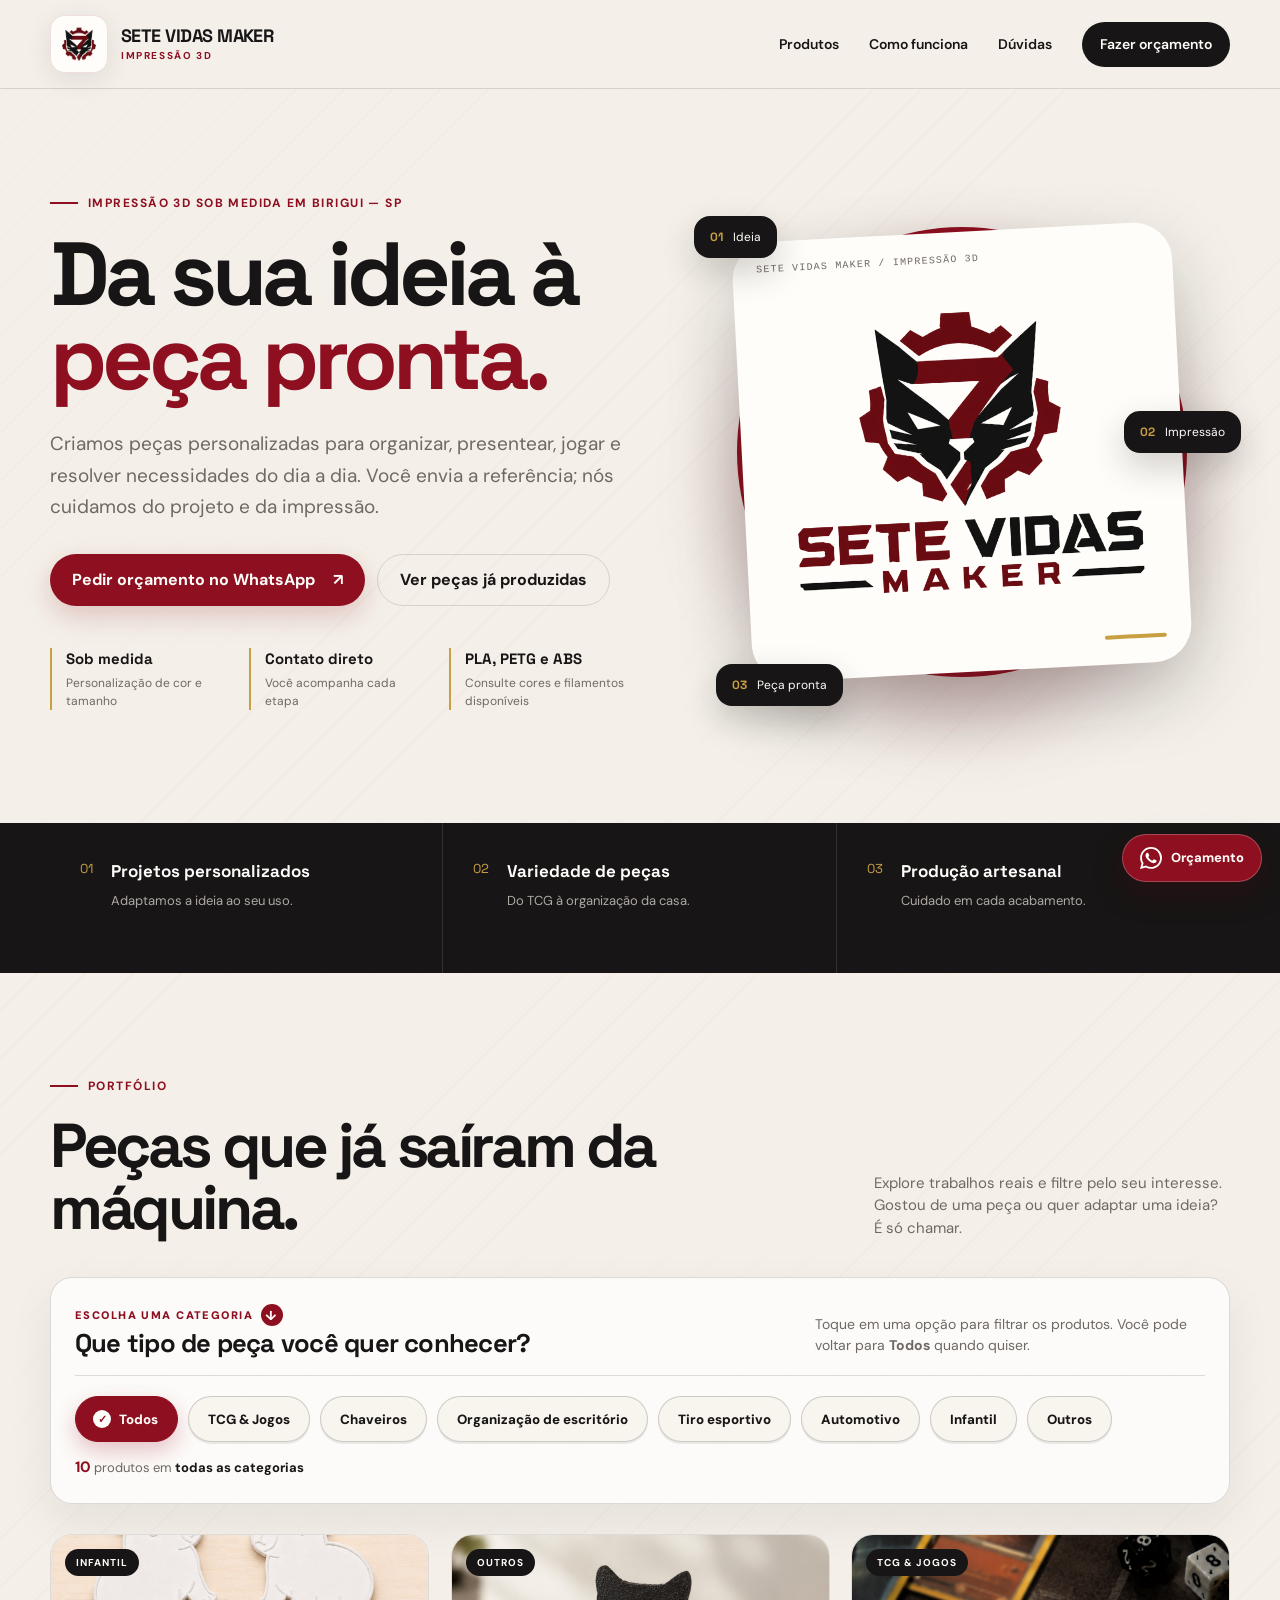
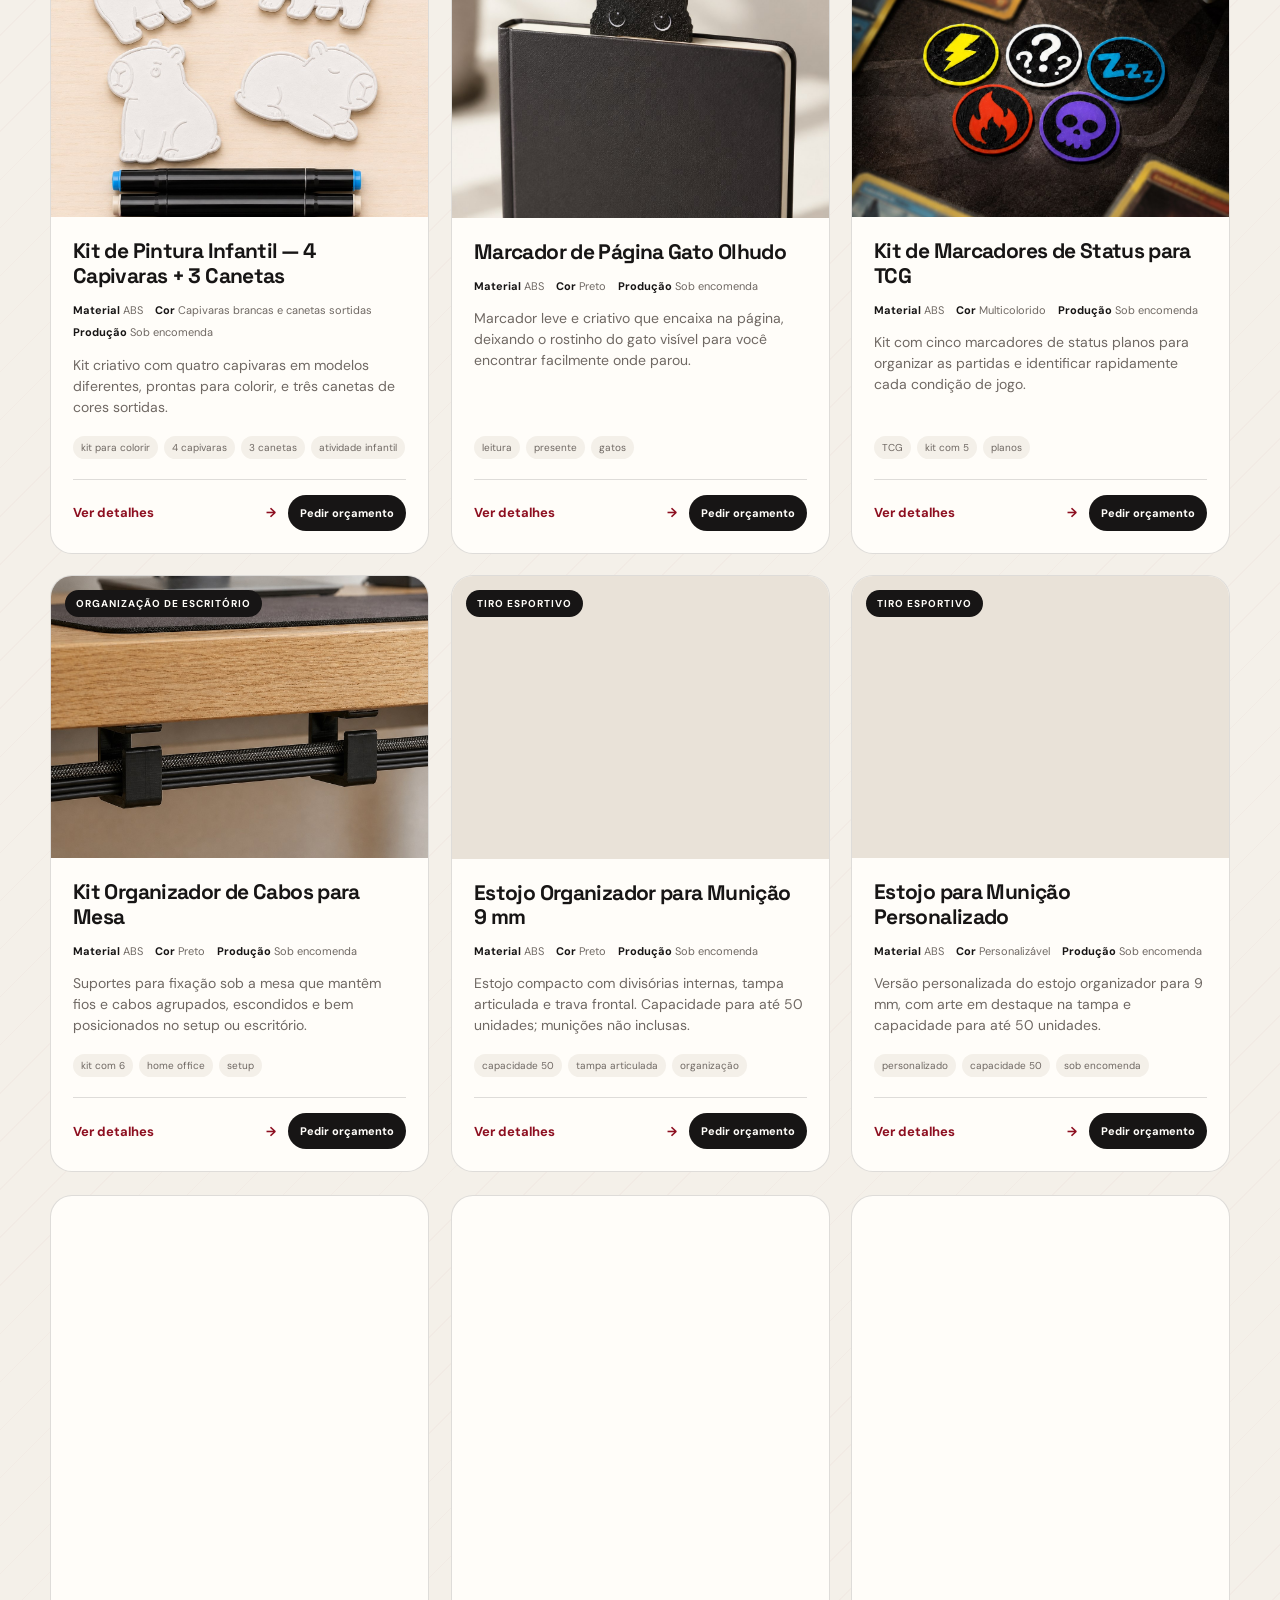
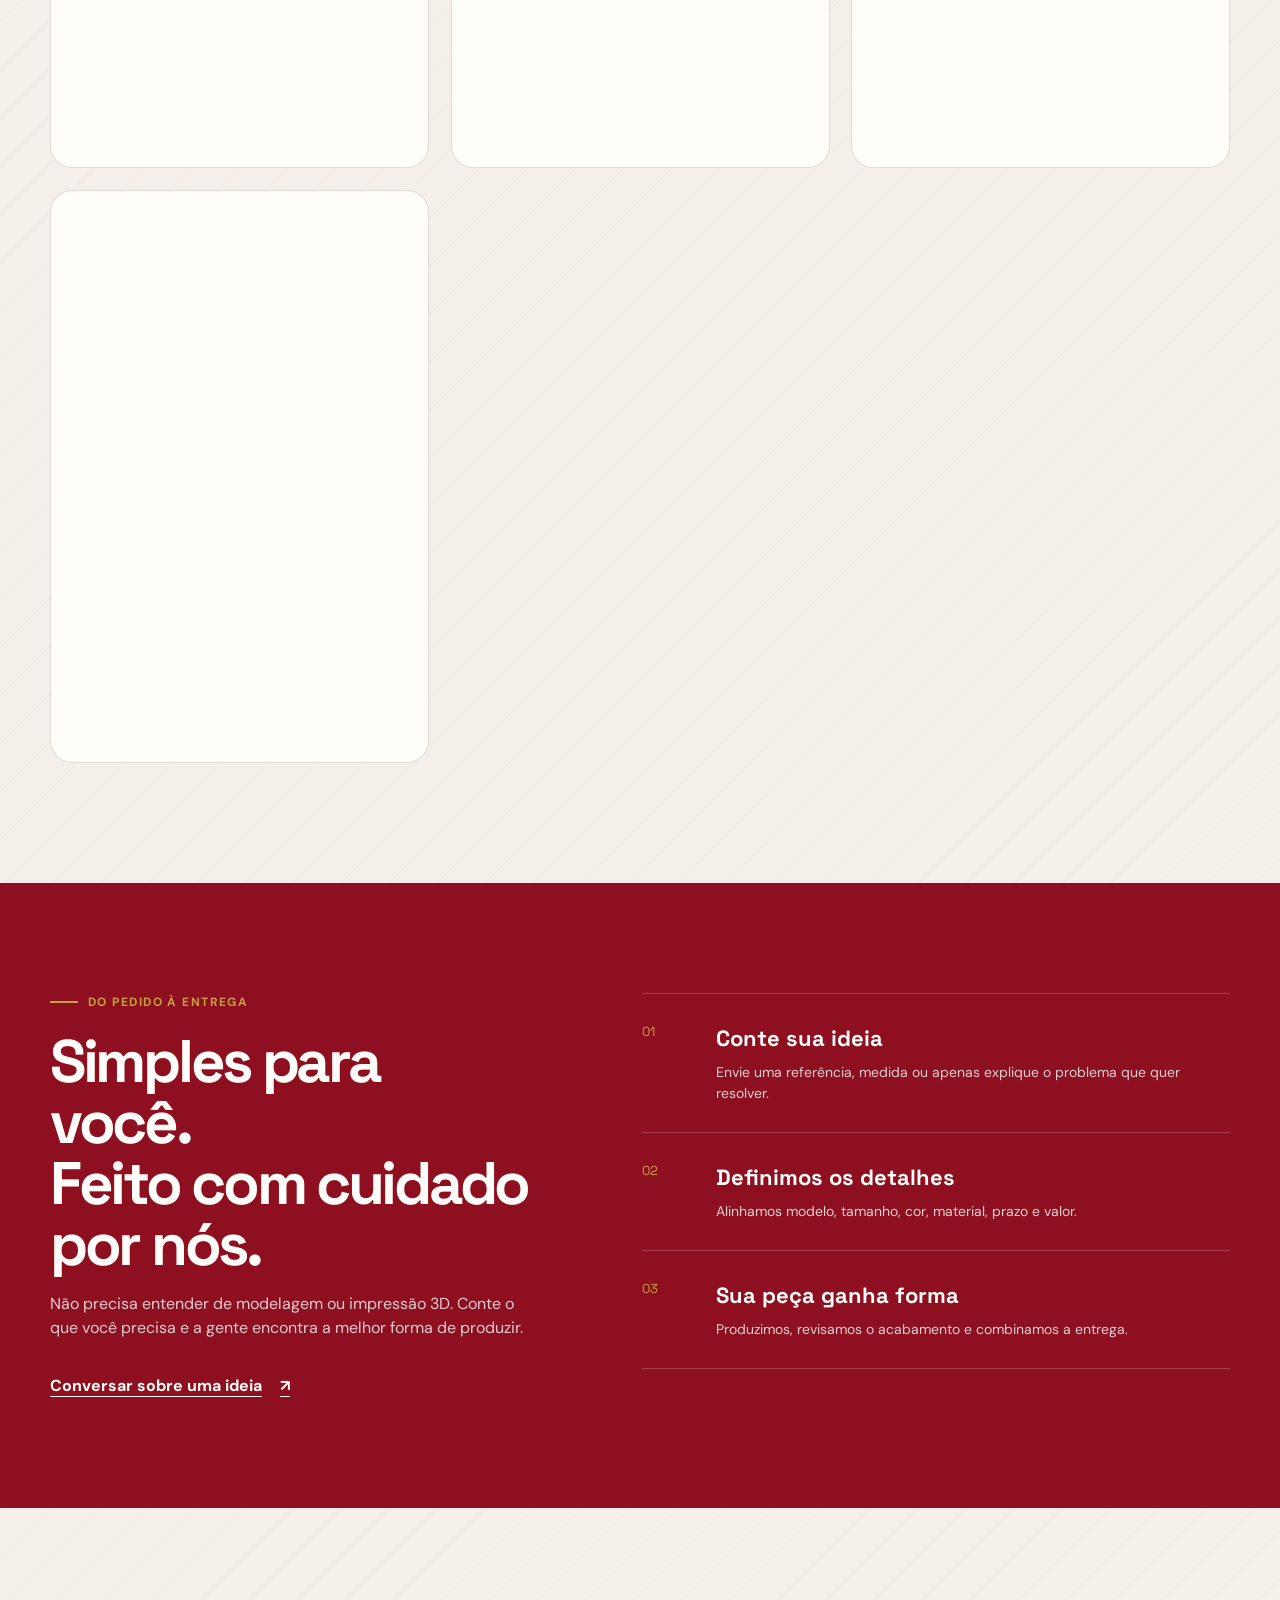
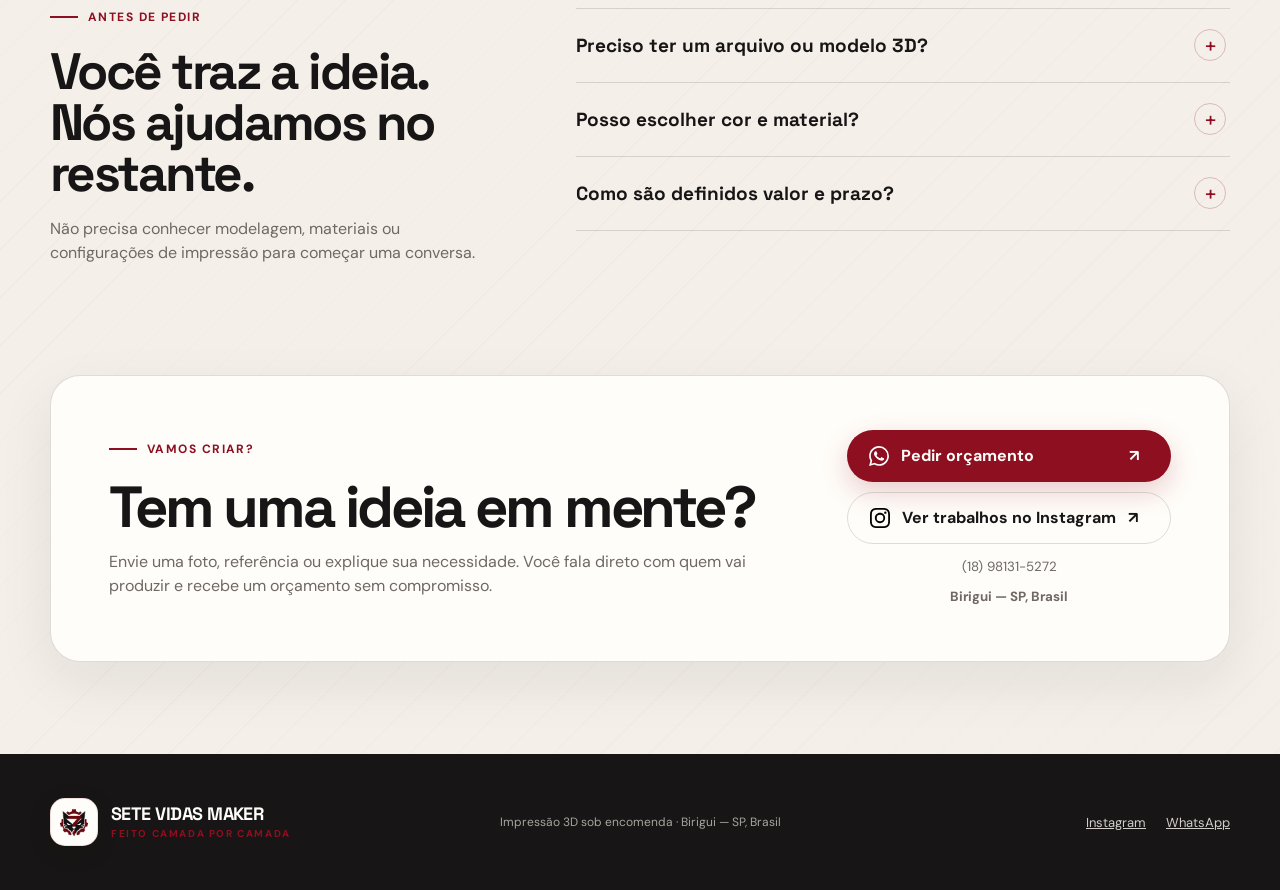
==== index.html @ 3ffdaf2f "Otimiza desempenho e conversao do portfolio" ====
<!DOCTYPE html>
<html lang="pt-BR">
<head>
  <meta charset="UTF-8">
  <meta name="viewport" content="width=device-width, initial-scale=1.0">
  <meta name="description" content="Impressão 3D sob medida em Birigui, SP. Conheça peças personalizadas da Sete Vidas Maker e peça seu orçamento pelo WhatsApp.">
  <meta name="robots" content="index, follow">
  <meta name="theme-color" content="#151313">
  <meta property="og:type" content="website">
  <meta property="og:locale" content="pt_BR">
  <meta property="og:site_name" content="Sete Vidas Maker">
  <meta property="og:title" content="Sete Vidas Maker — Impressão 3D sob medida">
  <meta property="og:description" content="Peças personalizadas, presentes, organização, acessórios e projetos especiais feitos camada por camada.">
  <meta property="og:url" content="https://setevidasmaker.github.io/portifolio/">
  <meta property="og:image" content="https://setevidasmaker.github.io/portifolio/images/og-sete-vidas.jpg">
  <meta property="og:image:width" content="1536">
  <meta property="og:image:height" content="1024">
  <meta name="twitter:card" content="summary_large_image">
  <meta name="twitter:title" content="Sete Vidas Maker — Impressão 3D sob medida">
  <meta name="twitter:description" content="Da sua ideia à peça pronta. Conheça trabalhos já produzidos e peça um orçamento.">
  <meta name="twitter:image" content="https://setevidasmaker.github.io/portifolio/images/og-sete-vidas.jpg">
  <link rel="canonical" href="https://setevidasmaker.github.io/portifolio/">
  <title>Sete Vidas Maker — Impressão 3D sob medida em Birigui</title>
  <link rel="icon" type="image/png" href="images/favicon.png">
  <link rel="preconnect" href="https://fonts.googleapis.com">
  <link rel="preconnect" href="https://fonts.gstatic.com" crossorigin>
  <link href="https://fonts.googleapis.com/css2?family=DM+Sans:wght@400;500;600;700&family=Space+Grotesk:wght@500;600;700&display=swap" rel="stylesheet">
  <link rel="stylesheet" href="style.css?v=20260727-2">
  <script src="config.js?v=20260727-1" defer></script>
  <script src="app.js?v=20260727-2" defer></script>
  <script type="application/ld+json">
    {
      "@context": "https://schema.org",
      "@type": "LocalBusiness",
      "name": "Sete Vidas Maker",
      "description": "Impressão 3D sob medida, peças personalizadas e projetos especiais.",
      "url": "https://setevidasmaker.github.io/portifolio/",
      "image": "https://setevidasmaker.github.io/portifolio/images/logo.png",
      "telephone": "+55 18 98131-5272",
      "sameAs": ["https://www.instagram.com/setevidasmaker/"],
      "address": {
        "@type": "PostalAddress",
        "addressLocality": "Birigui",
        "addressRegion": "SP",
        "addressCountry": "BR"
      }
    }
  </script>
</head>
<body>
  <a class="skip-link" href="#conteudo">Ir para o conteúdo</a>
  <header class="site-header">
    <div class="container header-inner">
      <a class="brand" href="#inicio" aria-label="Sete Vidas Maker — início">
        <span class="brand-mark"><img src="images/logo-mark.png" alt="" width="954" height="700" decoding="async"></span>
        <span class="brand-copy"><strong id="brand-name">Sete Vidas Maker</strong><small>Impressão 3D</small></span>
      </a>
      <nav aria-label="Navegação principal">
        <a href="#produtos">Produtos</a>
        <a href="#como-funciona">Como funciona</a>
        <a href="#duvidas">Dúvidas</a>
        <a class="nav-cta js-whatsapp" href="#contato">Fazer orçamento</a>
      </nav>
    </div>
  </header>

  <main id="conteudo">
    <section class="hero" id="inicio">
      <div class="container hero-grid">
        <div class="hero-copy">
          <p class="eyebrow"><span></span> Impressão 3D sob medida em Birigui — SP</p>
          <h1>Da sua ideia à <em>peça pronta.</em></h1>
          <p class="hero-lead" id="tagline">Criamos peças personalizadas para organizar, presentear, jogar e resolver necessidades do dia a dia. Você envia a referência; nós cuidamos do projeto e da impressão.</p>
          <div class="hero-actions">
            <a class="button button-primary js-whatsapp" href="#contato">Pedir orçamento no WhatsApp <span aria-hidden="true">↗</span></a>
            <a class="button button-secondary" href="#produtos">Ver peças já produzidas</a>
          </div>
          <div class="hero-proof" aria-label="Diferenciais">
            <div><strong>Sob medida</strong><span>Personalização de cor e tamanho</span></div>
            <div><strong>Contato direto</strong><span>Você acompanha cada etapa</span></div>
            <div><strong>PLA, PETG e ABS</strong><span>Consulte cores e filamentos disponíveis</span></div>
          </div>
        </div>

        <div class="hero-visual" aria-label="Marca Sete Vidas Maker">
          <div class="logo-stage">
            <span class="stage-label">SETE VIDAS MAKER / IMPRESSÃO 3D</span>
            <img src="images/logo.png" alt="Logo Sete Vidas Maker" width="1254" height="1254" fetchpriority="high" decoding="async">
            <span class="stage-line"></span>
          </div>
          <div class="floating-note note-one"><b>01</b><span>Ideia</span></div>
          <div class="floating-note note-two"><b>02</b><span>Impressão</span></div>
          <div class="floating-note note-three"><b>03</b><span>Peça pronta</span></div>
        </div>
      </div>
    </section>

    <section class="highlights" aria-label="Tipos de trabalho">
      <div class="container highlight-grid">
        <div><span class="highlight-number">01</span><p><strong>Projetos personalizados</strong>Adaptamos a ideia ao seu uso.</p></div>
        <div><span class="highlight-number">02</span><p><strong>Variedade de peças</strong>Do TCG à organização da casa.</p></div>
        <div><span class="highlight-number">03</span><p><strong>Produção artesanal</strong>Cuidado em cada acabamento.</p></div>
      </div>
    </section>

    <section class="products-section" id="produtos">
      <div class="container">
        <div class="section-heading">
          <div>
            <p class="eyebrow"><span></span> Portfólio</p>
            <h2>Peças que já saíram da máquina.</h2>
          </div>
          <p>Explore trabalhos reais e filtre pelo seu interesse. Gostou de uma peça ou quer adaptar uma ideia? É só chamar.</p>
        </div>
        <div class="category-filter-panel" aria-labelledby="category-filter-title">
          <div class="category-filter-heading">
            <div>
              <p class="category-filter-kicker">Escolha uma categoria <span aria-hidden="true">↓</span></p>
              <h3 id="category-filter-title">Que tipo de peça você quer conhecer?</h3>
            </div>
            <p>Toque em uma opção para filtrar os produtos. Você pode voltar para <strong>Todos</strong> quando quiser.</p>
          </div>
          <div id="filters" class="filters" aria-label="Categorias de produtos"></div>
          <p id="filters-status" class="filters-status" aria-live="polite"></p>
        </div>
        <div id="produtos-grid" class="grid" aria-live="polite"></div>
      </div>
    </section>

    <section class="process-section" id="como-funciona">
      <div class="container process-grid">
        <div class="process-intro">
          <p class="eyebrow eyebrow-light"><span></span> Do pedido à entrega</p>
          <h2>Simples para você.<br>Feito com cuidado por nós.</h2>
          <p>Não precisa entender de modelagem ou impressão 3D. Conte o que você precisa e a gente encontra a melhor forma de produzir.</p>
          <a class="text-link js-whatsapp" href="#contato">Conversar sobre uma ideia <span>↗</span></a>
        </div>
        <ol class="process-list">
          <li><span>01</span><div><strong>Conte sua ideia</strong><p>Envie uma referência, medida ou apenas explique o problema que quer resolver.</p></div></li>
          <li><span>02</span><div><strong>Definimos os detalhes</strong><p>Alinhamos modelo, tamanho, cor, material, prazo e valor.</p></div></li>
          <li><span>03</span><div><strong>Sua peça ganha forma</strong><p>Produzimos, revisamos o acabamento e combinamos a entrega.</p></div></li>
        </ol>
      </div>
    </section>

    <section class="faq-section" id="duvidas">
      <div class="container faq-grid">
        <div class="faq-intro">
          <p class="eyebrow"><span></span> Antes de pedir</p>
          <h2>Você traz a ideia.<br>Nós ajudamos no restante.</h2>
          <p>Não precisa conhecer modelagem, materiais ou configurações de impressão para começar uma conversa.</p>
        </div>
        <div class="faq-list">
          <details>
            <summary>Preciso ter um arquivo ou modelo 3D?</summary>
            <p>Não. Você pode enviar uma foto, desenho, referência, medida ou simplesmente explicar o que precisa. A partir disso avaliamos a melhor forma de produzir.</p>
          </details>
          <details>
            <summary>Posso escolher cor e material?</summary>
            <p>Sim. Trabalhamos com PLA, PETG e ABS. As opções de cor e o material mais indicado são confirmados conforme o uso da peça e a disponibilidade dos filamentos.</p>
          </details>
          <details>
            <summary>Como são definidos valor e prazo?</summary>
            <p>O orçamento considera tamanho, material, tempo de impressão, acabamento e personalização. Você recebe essas informações antes de autorizar a produção.</p>
          </details>
        </div>
      </div>
    </section>

    <section class="contact-section" id="contato">
      <div class="container contact-card">
        <div>
          <p class="eyebrow"><span></span> Vamos criar?</p>
          <h2>Tem uma ideia em mente?</h2>
          <p>Envie uma foto, referência ou explique sua necessidade. Você fala direto com quem vai produzir e recebe um orçamento sem compromisso.</p>
        </div>
        <div class="contact-actions">
          <a class="button button-primary social-button js-whatsapp" href="#"><img class="social-icon" src="images/icons/whatsapp.svg" alt="" width="20" height="20"> <span>Pedir orçamento</span><span aria-hidden="true">↗</span></a>
          <a class="button button-secondary social-button js-instagram" href="#" target="_blank" rel="noopener"><img class="social-icon" src="images/icons/instagram.svg" alt="" width="20" height="20"> <span>Ver trabalhos no Instagram</span><span aria-hidden="true">↗</span></a>
          <small class="contact-phone">(18) 98131-5272</small>
          <small class="contact-location">Birigui — SP, Brasil</small>
        </div>
      </div>
    </section>
  </main>

  <a class="floating-whatsapp js-whatsapp" href="#contato" aria-label="Pedir orçamento pelo WhatsApp">
    <img src="images/icons/whatsapp.svg" alt="" width="22" height="22">
    <span>Orçamento</span>
  </a>

  <footer>
    <div class="container footer-inner">
      <a class="brand footer-brand" href="#inicio">
        <span class="brand-mark"><img src="images/logo-mark.png" alt="" width="954" height="700" loading="lazy" decoding="async"></span>
        <span class="brand-copy"><strong id="brand-name-2">Sete Vidas Maker</strong><small>Feito camada por camada</small></span>
      </a>
      <p>Impressão 3D sob encomenda · Birigui — SP, Brasil</p>
      <div class="footer-links"><a class="js-instagram" href="#" target="_blank" rel="noopener">Instagram</a><a class="js-whatsapp" href="#">WhatsApp</a></div>
    </div>
  </footer>

  <noscript><p class="noscript-note">Ative o JavaScript para visualizar o catálogo. Para pedir um orçamento, fale pelo WhatsApp: (18) 98131-5272.</p></noscript>
</body>
</html>
---- style.css ----
:root {
  --ink: #171515;
  --ink-soft: #2a2525;
  --paper: #f4f0e9;
  --paper-deep: #e9e2d8;
  --white: #fffdf9;
  --cream: #f8f4ee;
  --wine: #8d0f20;
  --wine-bright: #b51f33;
  --gold: #c89f43;
  --muted: #6f6863;
  --line: rgba(23, 21, 21, 0.14);
  --radius: 22px;
  --display: 'Space Grotesk', sans-serif;
  --body: 'DM Sans', sans-serif;
}

* { box-sizing: border-box; }
html { scroll-behavior: smooth; }
body { min-height: 100vh; margin: 0; min-width: 320px; display: flex; flex-direction: column; background-color: var(--paper); background-image: repeating-linear-gradient(135deg, rgba(141, 15, 32, .025) 0 1px, transparent 1px 34px); color: var(--ink); font-family: var(--body); line-height: 1.5; }
main { flex: 1 0 auto; }
img { max-width: 100%; }
a { color: inherit; }
.skip-link { position: fixed; z-index: 200; top: 10px; left: 10px; padding: 10px 14px; color: var(--white); background: var(--ink); border-radius: 8px; text-decoration: none; transform: translateY(-160%); transition: transform .18s ease; }
.skip-link:focus { transform: translateY(0); }
:where(a, button, input, textarea, select):focus-visible { outline: 3px solid rgba(181, 31, 51, .34); outline-offset: 3px; }
.hero, .products-section, .process-section, .faq-section, .contact-section { scroll-margin-top: 92px; }
.container { width: min(1180px, calc(100% - 48px)); margin: 0 auto; }

.site-header { position: sticky; top: 0; z-index: 50; background: rgba(244,240,233,.94); -webkit-backdrop-filter: blur(10px); backdrop-filter: blur(10px); border-bottom: 1px solid var(--line); }
.header-inner { min-height: 88px; display: flex; align-items: center; justify-content: space-between; gap: 32px; }
.brand { display: inline-flex; align-items: center; gap: 13px; text-decoration: none; min-width: 0; }
.brand-mark { width: 58px; height: 58px; flex: 0 0 58px; border-radius: 15px; background: var(--white); box-shadow: 0 6px 24px rgba(40,18,18,.1); display: grid; place-items: center; border: 1px solid rgba(141,15,32,.12); overflow: hidden; }
.brand-mark img { width: 48px; height: 48px; object-fit: contain; }
.brand-copy { display: grid; line-height: 1.05; }
.brand-copy strong { font-family: var(--display); text-transform: uppercase; letter-spacing: -.03em; font-size: 18px; }
.brand-copy small { color: var(--wine); font-weight: 700; font-size: 10px; text-transform: uppercase; letter-spacing: .16em; margin-top: 5px; }
nav { display: flex; align-items: center; gap: 30px; }
nav a { text-decoration: none; font-weight: 600; font-size: 14px; }
nav a:not(.nav-cta):hover { color: var(--wine); }
.nav-cta { color: var(--white); background: var(--ink); padding: 12px 18px; border-radius: 999px; }
.nav-cta:hover { background: var(--wine); }

.hero { overflow: hidden; padding: 68px 0 76px; }
.hero-grid { display: grid; grid-template-columns: 1.04fr .96fr; gap: 64px; align-items: center; }
.eyebrow { display: flex; align-items: center; gap: 10px; margin: 0 0 20px; color: var(--wine); font-size: 12px; font-weight: 700; letter-spacing: .12em; text-transform: uppercase; }
.eyebrow span { width: 28px; height: 2px; background: currentColor; }
.hero h1, .section-heading h2, .process-intro h2, .contact-card h2 { font-family: var(--display); letter-spacing: -.055em; }
.hero h1 { max-width: 720px; margin: 0; font-size: clamp(54px, 7vw, 92px); line-height: .94; }
.hero h1 em { display: block; color: var(--wine); font-style: normal; }
.hero-lead { max-width: 590px; margin: 28px 0 0; color: var(--muted); font-size: 19px; line-height: 1.65; }
.hero-actions { display: flex; flex-wrap: wrap; gap: 12px; margin-top: 32px; }
.button { display: inline-flex; align-items: center; justify-content: center; gap: 18px; min-height: 52px; padding: 0 22px; border-radius: 999px; text-decoration: none; font-weight: 700; transition: transform .2s, background .2s, color .2s; }
.button:hover { transform: translateY(-2px); }
.button-primary { color: var(--white); background: var(--wine); box-shadow: 0 10px 28px rgba(141,15,32,.2); }
.button-primary:hover { background: var(--wine-bright); }
.button-secondary { background: transparent; border: 1px solid var(--line); }
.button-secondary:hover { background: var(--white); }
.hero-proof { display: grid; grid-template-columns: repeat(3, minmax(0, 1fr)); gap: 18px; margin-top: 42px; max-width: 660px; }
.hero-proof div { padding-left: 14px; border-left: 2px solid var(--gold); }
.hero-proof strong, .hero-proof span { display: block; }
.hero-proof strong { font-family: var(--display); font-size: 15px; }
.hero-proof span { color: var(--muted); font-size: 12px; margin-top: 3px; }

.hero-visual { position: relative; min-height: 590px; display: grid; place-items: center; }
.hero-visual::before { content: ''; position: absolute; width: 450px; height: 450px; border-radius: 50%; background: var(--wine); box-shadow: 0 36px 80px rgba(91,8,19,.28); }
.logo-stage { position: relative; z-index: 2; width: min(440px, 88%); aspect-ratio: 1; background: var(--white); border-radius: 38px; display: grid; place-items: center; box-shadow: 0 30px 70px rgba(23,21,21,.22); transform: rotate(-3deg); overflow: hidden; }
.logo-stage img { width: 86%; height: 86%; object-fit: contain; }
.stage-label { position: absolute; top: 20px; left: 24px; color: var(--muted); font-family: monospace; font-size: 10px; letter-spacing: .12em; }
.stage-line { position: absolute; height: 4px; width: 62px; border-radius: 2px; background: var(--gold); bottom: 25px; right: 25px; }
.floating-note { position: absolute; z-index: 4; background: var(--ink); color: var(--white); border-radius: 16px; padding: 12px 16px; display: flex; align-items: center; gap: 10px; box-shadow: 0 14px 34px rgba(23,21,21,.2); font-size: 12px; }
.floating-note b { color: var(--gold); font-family: var(--display); }
.note-one { top: 10%; left: 0; }
.note-two { top: 43%; right: -2%; }
.note-three { bottom: 7%; left: 4%; }

.highlights { background: var(--ink); color: var(--white); }
.highlight-grid { display: grid; grid-template-columns: repeat(3, 1fr); }
.highlight-grid > div { min-height: 150px; padding: 36px 30px; display: flex; gap: 18px; align-items: flex-start; border-right: 1px solid rgba(255,255,255,.12); }
.highlight-grid > div:last-child { border-right: 0; }
.highlight-number { color: var(--gold); font-family: var(--display); font-size: 13px; }
.highlight-grid p { margin: 0; color: #afa9a4; font-size: 13px; }
.highlight-grid strong { display: block; color: var(--white); font-family: var(--display); font-size: 17px; margin-bottom: 6px; }

.products-section { padding: 104px 0 120px; }
.section-heading { display: grid; grid-template-columns: minmax(0, 1.2fr) minmax(260px, .55fr); gap: 48px; align-items: end; }
.section-heading h2 { margin: 0; max-width: 650px; font-size: clamp(38px, 5vw, 62px); line-height: 1; }
.section-heading > p { margin: 0; color: var(--muted); font-size: 15px; }
.category-filter-panel { margin: 38px 0 30px; padding: 24px; border: 1px solid rgba(18, 17, 16, .14); border-radius: 22px; background: rgba(255, 255, 255, .72); box-shadow: 0 18px 45px rgba(35, 28, 23, .07); }
.category-filter-heading { display: flex; align-items: end; justify-content: space-between; gap: 28px; padding-bottom: 18px; border-bottom: 1px solid var(--line); }
.category-filter-heading h3 { margin: 4px 0 0; max-width: 620px; font-family: var(--display); font-size: clamp(22px, 2vw, 31px); line-height: 1.05; letter-spacing: -.03em; }
.category-filter-heading > p { max-width: 390px; margin: 0; color: var(--muted); font-size: 14px; line-height: 1.55; }
.category-filter-kicker { display: inline-flex; align-items: center; gap: 8px; margin: 0; color: var(--wine); font-size: 11px; font-weight: 900; letter-spacing: .13em; text-transform: uppercase; }
.category-filter-kicker span { display: grid; place-items: center; width: 22px; height: 22px; border-radius: 50%; background: var(--wine); color: var(--white); font-size: 13px; }
.filters { display: flex; gap: 10px; flex-wrap: wrap; margin: 20px 0 14px; }
.filter-btn { position: relative; border: 1px solid rgba(18, 17, 16, .18); background: var(--cream); color: var(--ink); min-height: 46px; padding: 0 19px; border-radius: 999px; cursor: pointer; font-family: var(--body); font-weight: 800; box-shadow: 0 2px 0 rgba(18, 17, 16, .08); transition: transform .18s ease, color .18s ease, background .18s ease, border-color .18s ease, box-shadow .18s ease; }
.filter-btn:hover { transform: translateY(-2px); color: var(--wine); background: var(--white); border-color: rgba(154, 12, 34, .35); box-shadow: 0 8px 18px rgba(35, 28, 23, .1); }
.filter-btn.active { padding-left: 43px; color: var(--white); background: var(--wine); border-color: var(--wine); box-shadow: 0 9px 22px rgba(154, 12, 34, .24); }
.filter-btn.active::before { content: '✓'; position: absolute; left: 17px; top: 50%; display: grid; place-items: center; width: 18px; height: 18px; transform: translateY(-50%); border-radius: 50%; background: var(--white); color: var(--wine); font-size: 11px; font-weight: 900; }
.filter-btn:focus-visible { outline: 3px solid rgba(154, 12, 34, .28); outline-offset: 3px; }
.filters-status { margin: 0; color: var(--muted); font-size: 13px; }
.filters-status strong { color: var(--wine); font-size: 15px; }
.filters-status b { color: var(--ink); }
.grid { display: grid; grid-template-columns: repeat(3, minmax(0, 1fr)); gap: 22px; }
.card { position: relative; background: var(--white); border: 1px solid var(--line); border-radius: var(--radius); overflow: hidden; display: flex; flex-direction: column; content-visibility: auto; contain-intrinsic-size: 560px; animation: cardIn .45s ease backwards; transition: transform .22s, box-shadow .22s; }
.card:hover { transform: translateY(-5px); box-shadow: 0 22px 46px rgba(23,21,21,.12); }
@keyframes cardIn { from { opacity: 0; transform: translateY(12px); } }
.card-image-wrap { position: relative; aspect-ratio: 4/3; background: var(--paper-deep); overflow: hidden; }
.card-image-wrap img { width: 100%; height: 100%; object-fit: cover; display: block; transition: transform .5s; }
.card:hover .card-image-wrap img { transform: scale(1.025); }
.cat-chip { position: absolute; z-index: 2; top: 14px; left: 14px; color: var(--white); background: var(--ink); border-radius: 999px; padding: 6px 11px; font-size: 10px; font-weight: 700; text-transform: uppercase; letter-spacing: .1em; }
.card-body { display: flex; flex-direction: column; flex: 1; padding: 22px; }
.card-body h3 { font-family: var(--display); font-size: 21px; line-height: 1.15; letter-spacing: -.03em; margin: 0 0 14px; }
.card-stats { display: flex; flex-wrap: wrap; gap: 6px 12px; margin-bottom: 14px; color: var(--muted); font-size: 11px; }
.card-stats b { color: var(--ink); }
.card-desc { flex: 1; margin: 0; color: var(--muted); font-size: 14px; }
.child-safety-note { margin: 16px 0 0; padding: 12px 14px; color: #6f3413; background: #fff3df; border: 1px solid #e9c594; border-radius: 12px; font-size: 12px; line-height: 1.5; }
.child-safety-note strong { color: #9a3f12; }
.card-tags { display: flex; flex-wrap: wrap; gap: 6px; margin-top: 18px; }
.tag { padding: 4px 8px; background: var(--paper); border-radius: 999px; color: var(--muted); font-size: 10px; }
.card-actions { display: grid; grid-template-columns: 1fr auto; gap: 12px; align-items: center; margin-top: 20px; padding-top: 15px; border-top: 1px solid var(--line); }
.product-link { display: inline-flex; align-items: center; justify-content: space-between; color: var(--wine); text-decoration: none; font-weight: 700; font-size: 13px; }
.product-link:hover { color: var(--wine-bright); }
.card-whatsapp { display: inline-flex; align-items: center; justify-content: center; min-height: 36px; padding: 0 12px; color: var(--white); background: var(--ink); border-radius: 999px; text-decoration: none; font-size: 11px; font-weight: 800; transition: background .18s ease, transform .18s ease; }
.card-whatsapp:hover { background: var(--wine); transform: translateY(-1px); }
.empty-state { grid-column: 1/-1; text-align: center; padding: 72px 20px; background: var(--white); border-radius: var(--radius); color: var(--muted); }
.empty-state h3 { font-family: var(--display); color: var(--ink); }
.empty-state p { max-width: 560px; margin: 10px auto 22px; }

.process-section { padding: 110px 0; background: var(--wine); color: var(--white); }
.process-grid { display: grid; grid-template-columns: .9fr 1.1fr; gap: 110px; }
.eyebrow-light { color: var(--gold); }
.process-intro h2 { font-size: clamp(38px, 5vw, 60px); line-height: 1.02; margin: 0; }
.process-intro > p:not(.eyebrow) { color: #e2cfd1; max-width: 520px; }
.text-link { display: inline-flex; gap: 18px; margin-top: 18px; color: var(--white); font-weight: 700; text-underline-offset: 5px; }
.process-list { list-style: none; margin: 0; padding: 0; }
.process-list li { display: grid; grid-template-columns: 54px 1fr; gap: 20px; padding: 28px 0; border-top: 1px solid rgba(255,255,255,.2); }
.process-list li:last-child { border-bottom: 1px solid rgba(255,255,255,.2); }
.process-list li > span { color: var(--gold); font-family: var(--display); font-size: 13px; }
.process-list strong { display: block; font-family: var(--display); font-size: 22px; }
.process-list p { color: #e2cfd1; margin: 7px 0 0; font-size: 14px; }

.faq-section { padding: 100px 0 18px; }
.faq-grid { display: grid; grid-template-columns: minmax(280px, .8fr) minmax(0, 1.2fr); gap: 90px; align-items: start; }
.faq-intro { position: sticky; top: 120px; }
.faq-intro h2 { margin: 0; font: 700 clamp(36px, 4vw, 54px)/1 var(--display); letter-spacing: -.05em; }
.faq-intro > p:not(.eyebrow) { max-width: 480px; margin: 18px 0 0; color: var(--muted); }
.faq-list { border-top: 1px solid var(--line); }
.faq-list details { border-bottom: 1px solid var(--line); }
.faq-list summary { position: relative; padding: 24px 44px 24px 0; cursor: pointer; list-style: none; font: 700 19px var(--display); }
.faq-list summary::-webkit-details-marker { display: none; }
.faq-list summary::after { content: '+'; position: absolute; top: 20px; right: 4px; display: grid; place-items: center; width: 30px; height: 30px; color: var(--wine); border: 1px solid rgba(141,15,32,.24); border-radius: 50%; font: 500 20px var(--body); transition: transform .18s ease, color .18s ease, background .18s ease; }
.faq-list details[open] summary::after { color: var(--white); background: var(--wine); transform: rotate(45deg); }
.faq-list details p { margin: -6px 46px 24px 0; color: var(--muted); line-height: 1.7; }

.contact-section { padding: 92px 0; }
.contact-card { padding: 54px 58px; border: 1px solid var(--line); border-radius: 30px; background: var(--white); display: grid; grid-template-columns: 1fr auto; gap: 48px; align-items: center; box-shadow: 0 20px 55px rgba(23,21,21,.08); }
.contact-card h2 { margin: 0; font-size: clamp(36px, 5vw, 58px); line-height: 1; }
.contact-card p:not(.eyebrow) { margin: 14px 0 0; color: var(--muted); }
.contact-actions { display: grid; gap: 10px; min-width: 250px; }
.social-button { display: grid; grid-template-columns: 20px 1fr 20px; gap: 12px; }
.social-icon { width: 20px; height: 20px; display: block; }
.button-primary .social-icon { filter: brightness(0) invert(1); }
.contact-phone, .contact-location { text-align: center; color: var(--muted); }
.contact-phone { margin-top: 3px; }
.contact-location { font-weight: 700; }
.floating-whatsapp { position: fixed; z-index: 45; right: max(18px, env(safe-area-inset-right)); bottom: max(18px, env(safe-area-inset-bottom)); display: inline-flex; align-items: center; gap: 9px; min-height: 48px; padding: 0 17px; color: var(--white); background: var(--wine); border: 1px solid rgba(255,255,255,.24); border-radius: 999px; box-shadow: 0 12px 30px rgba(75,7,18,.28); text-decoration: none; font-size: 13px; font-weight: 800; transition: transform .18s ease, background .18s ease; }
.floating-whatsapp img { filter: brightness(0) invert(1); }
.floating-whatsapp:hover { background: var(--wine-bright); transform: translateY(-2px); }
.noscript-note { margin: 0; padding: 16px 24px; color: var(--white); background: var(--wine); text-align: center; }

footer { flex-shrink: 0; background: var(--ink); color: var(--white); padding: 44px 0; }
.footer-inner { display: grid; grid-template-columns: 1fr auto 1fr; align-items: center; gap: 30px; }
.footer-brand .brand-mark { width: 48px; height: 48px; flex-basis: 48px; }
.footer-brand .brand-mark img { width: 40px; height: 40px; }
.footer-inner > p { margin: 0; color: #aaa4a0; font-size: 12px; text-align: center; }
.footer-links { display: flex; justify-content: flex-end; gap: 20px; }
.footer-links a { color: #d2cdca; font-size: 13px; }

/* Página individual do produto */
.product-page-main { padding: 48px 0 100px; }
.back-link { display: inline-flex; align-items: center; gap: 9px; margin-bottom: 30px; color: var(--muted); text-decoration: none; font-weight: 700; font-size: 13px; }
.back-link:hover { color: var(--wine); }
.product-detail { display: grid; grid-template-columns: minmax(0, 1.05fr) minmax(360px, .95fr); gap: 64px; align-items: start; }
.product-detail-gallery { position: sticky; top: 116px; min-width: 0; }
.product-detail-media { min-height: 520px; display: grid; place-items: center; background: var(--white); border: 1px solid var(--line); border-radius: 30px; overflow: hidden; box-shadow: 0 20px 55px rgba(23,21,21,.08); }
.product-detail-media img { width: 100%; max-height: 680px; object-fit: contain; display: block; }
.gallery-thumbnails { display: flex; gap: 10px; margin-top: 14px; padding: 3px 2px 8px; overflow-x: auto; scrollbar-width: thin; }
.gallery-thumbnail { width: 72px; height: 72px; flex: 0 0 72px; padding: 0; overflow: hidden; border: 2px solid transparent; border-radius: 14px; background: var(--white); cursor: pointer; opacity: .68; transition: border-color .2s, opacity .2s, transform .2s; }
.gallery-thumbnail:hover { opacity: 1; transform: translateY(-2px); }
.gallery-thumbnail.is-active { border-color: var(--wine); opacity: 1; }
.gallery-thumbnail:focus-visible { outline: 3px solid rgba(141,15,32,.24); outline-offset: 2px; }
.gallery-thumbnail img { width: 100%; height: 100%; object-fit: cover; display: block; }
.gallery-hint { margin: 2px 0 0; color: var(--muted); font-size: 11px; text-align: center; }
.detail-category { display: inline-flex; align-items: center; min-height: 30px; padding: 0 12px; color: var(--white); background: var(--ink); border-radius: 999px; font-size: 10px; font-weight: 700; text-transform: uppercase; letter-spacing: .1em; text-decoration: none; }
.detail-categories { display: flex; flex-wrap: wrap; gap: 8px; }
.product-detail-copy h1 { margin: 20px 0 18px; font: 700 clamp(40px, 5vw, 66px)/.98 var(--display); letter-spacing: -.055em; }
.detail-description { margin: 0; color: var(--muted); font-size: 18px; line-height: 1.7; }
.detail-specs { display: grid; grid-template-columns: repeat(3, minmax(0, 1fr)); margin: 34px 0; border-top: 1px solid var(--line); border-bottom: 1px solid var(--line); }
.detail-specs div { padding: 20px 14px 20px 0; border-right: 1px solid var(--line); }
.detail-specs div + div { padding-left: 18px; }
.detail-specs div:last-child { border-right: 0; }
.detail-specs span, .detail-specs strong { display: block; }
.detail-specs span { color: var(--muted); font-size: 11px; text-transform: uppercase; letter-spacing: .08em; }
.detail-specs strong { margin-top: 5px; font-family: var(--display); font-size: 16px; }
.detail-tags { display: flex; flex-wrap: wrap; gap: 8px; margin: 0 0 32px; }
.detail-tags .tag { padding: 7px 11px; font-size: 11px; }
.child-safety-note-detail { margin: 0 0 18px; padding: 16px 18px; font-size: 13px; }
.filament-note { margin: 0 0 28px; padding: 16px 18px; color: var(--muted); background: var(--paper-deep); border-radius: 14px; font-size: 13px; }
.filament-note strong { color: var(--ink); }
.detail-actions { display: grid; gap: 11px; }
.detail-actions .button { width: 100%; }
.shooting-note { margin: 28px 0 0; padding: 18px 20px; border-left: 3px solid var(--gold); background: var(--paper-deep); color: var(--muted); font-size: 13px; border-radius: 0 12px 12px 0; }
.product-not-found { padding: 90px 20px; text-align: center; background: var(--white); border-radius: 24px; }
.product-not-found h1 { font-family: var(--display); }

/* Painel administrativo */
.admin-shell { max-width: 760px; margin: 0 auto; padding: 40px 24px 80px; }
.admin-shell .topbar { display: flex; align-items: center; justify-content: space-between; gap: 20px; margin-bottom: 24px; }
.admin-shell .topbar .brand { font: 700 20px var(--display); text-transform: uppercase; }
.admin-shell .topbar .brand img { width: 54px; height: 54px; object-fit: contain; padding: 5px; background: var(--white); border-radius: 14px; }
.admin-shell .topbar nav { display: block; }
.admin-shell .topbar nav a { display: inline; color: var(--wine); }
.admin-panel { background: var(--white); border: 1px solid var(--line); border-radius: var(--radius); padding: 26px; margin-bottom: 22px; }
.admin-panel h2 { font-family: var(--display); margin: 0 0 5px; }
.admin-panel .hint { color: var(--muted); font-size: 13px; margin: 0 0 18px; }
.field { margin-bottom: 16px; }
.field label, .field-label { display: block; font-size: 13px; font-weight: 700; margin-bottom: 6px; }
.field input[type="text"], .field input[type="password"], .field input[type="number"], .field textarea, .field select { width: 100%; background: var(--paper); border: 1px solid var(--line); color: var(--ink); padding: 11px 12px; border-radius: 10px; font: 14px var(--body); }
.category-checklist { display: flex; flex-wrap: wrap; gap: 8px; padding: 11px; border: 1px solid var(--line); border-radius: 10px; background: var(--paper); }
.category-checklist .category-option { display: inline-flex; align-items: center; gap: 7px; margin: 0; padding: 7px 10px; border: 1px solid var(--line); border-radius: 999px; background: var(--white); cursor: pointer; font-size: 12px; }
.category-option input { accent-color: var(--wine); }
.field-help { display: block; margin-top: 6px; color: var(--muted); font-size: 11px; }
.field textarea { min-height: 90px; resize: vertical; }
.field input:focus, .field textarea:focus, .field select:focus { outline: 2px solid var(--wine); outline-offset: 1px; }
.field-row { display: grid; grid-template-columns: 1fr 1fr; gap: 14px; }
.btn { font: 700 14px var(--body); padding: 11px 20px; border-radius: 999px; border: 0; cursor: pointer; }
.btn:disabled { opacity: .5; cursor: not-allowed; }
.btn-primary { background: var(--wine); color: var(--white); }
.btn-secondary { background: var(--ink); color: var(--white); }
.btn-danger { background: #efe2e3; color: var(--wine); }
.btn-small { padding: 7px 12px; font-size: 12px; }
.status-line { font-size: 12px; padding: 10px 12px; border-radius: 9px; margin-bottom: 16px; display: none; }
.status-line.show { display: block; }
.status-line.ok { background: #e4f2e9; color: #17663a; }
.status-line.err { background: #f8e3e5; color: var(--wine); }
.status-line.busy { background: #f5ecd5; color: #705615; }
.admin-list-item { display: flex; align-items: center; gap: 12px; padding: 10px; border-radius: 12px; background: var(--paper); margin-bottom: 8px; }
.admin-list-item img { width: 48px; height: 48px; object-fit: cover; border-radius: 8px; flex-shrink: 0; }
.admin-list-item .info { flex: 1; min-width: 0; }
.admin-list-item .info strong { display: block; font-size: 14px; }
.admin-list-item .info span { color: var(--muted); font-size: 12px; }

@media (max-width: 900px) {
  nav a:not(.nav-cta) { display: none; }
  .hero-grid, .process-grid { grid-template-columns: 1fr; }
  .hero-grid { gap: 30px; }
  .hero-visual { min-height: 520px; }
  .grid { grid-template-columns: repeat(2, minmax(0, 1fr)); }
  .section-heading { grid-template-columns: 1fr; }
  .process-grid { gap: 48px; }
  .faq-grid { grid-template-columns: 1fr; gap: 38px; }
  .faq-intro { position: static; }
  .contact-card { grid-template-columns: 1fr; }
  .footer-inner { grid-template-columns: 1fr; text-align: center; }
  .footer-brand, .footer-links { justify-content: center; }
  .product-detail { grid-template-columns: 1fr; gap: 36px; }
  .product-detail-gallery { position: static; }
  .product-detail-media { min-height: 0; }
}

@media (max-width: 600px) {
  .container { width: min(100% - 32px, 1180px); }
  .header-inner { min-height: 76px; }
  .brand-mark { width: 50px; height: 50px; flex-basis: 50px; border-radius: 13px; }
  .brand-mark img { width: 42px; height: 42px; }
  .brand-copy strong { font-size: 15px; }
  .nav-cta { padding: 10px 13px; font-size: 12px; }
  .hero { padding: 50px 0 60px; }
  .hero h1 { font-size: clamp(48px, 16vw, 70px); }
  .hero-lead { font-size: 17px; }
  .hero-actions { display: grid; }
  .hero-proof { grid-template-columns: 1fr; gap: 14px; }
  .hero-visual { min-height: 400px; }
  .hero-visual::before { width: 310px; height: 310px; }
  .logo-stage { width: 78%; border-radius: 26px; }
  .floating-note { padding: 9px 11px; }
  .note-one { left: -2%; }
  .note-two { right: -2%; }
  .highlight-grid { grid-template-columns: 1fr; padding: 14px 0; }
  .highlight-grid > div { min-height: 0; padding: 24px 4px; border-right: 0; border-bottom: 1px solid rgba(255,255,255,.12); }
  .highlight-grid > div:last-child { border-bottom: 0; }
  .products-section, .process-section { padding: 78px 0; }
  .faq-section { padding: 72px 0 6px; }
  .grid { grid-template-columns: 1fr; }
  .category-filter-panel { margin-top: 28px; padding: 18px 16px; border-radius: 18px; }
  .category-filter-heading { display: block; }
  .category-filter-heading > p { margin-top: 12px; }
  .filters { flex-wrap: nowrap; overflow-x: auto; margin-top: 16px; padding: 2px 2px 10px; scrollbar-width: none; scroll-snap-type: x proximity; }
  .filter-btn { flex: 0 0 auto; }
  .filter-btn { scroll-snap-align: start; }
  .contact-section { padding: 58px 0; }
  .contact-card { width: min(100% - 24px, 1180px); padding: 34px 22px; border-radius: 24px; }
  .contact-actions { min-width: 0; }
  .card-actions { grid-template-columns: 1fr; }
  .card-whatsapp { min-height: 42px; }
  .floating-whatsapp { right: 12px; bottom: 12px; min-height: 44px; padding: 0 14px; }
  .field-row { grid-template-columns: 1fr; }
  .admin-shell { padding-inline: 16px; }
  .admin-shell .topbar .brand img { width: 46px; height: 46px; }
  .product-page-main { padding: 28px 0 70px; }
  .product-detail-copy h1 { font-size: 42px; }
  .detail-description { font-size: 16px; }
  .detail-specs { grid-template-columns: 1fr; }
  .detail-specs div, .detail-specs div + div { padding: 15px 0; border-right: 0; border-bottom: 1px solid var(--line); }
  .detail-specs div:last-child { border-bottom: 0; }
}

@media (prefers-reduced-motion: reduce) { html { scroll-behavior: auto; } *, *::before, *::after { animation-duration: .01ms !important; transition-duration: .01ms !important; } }
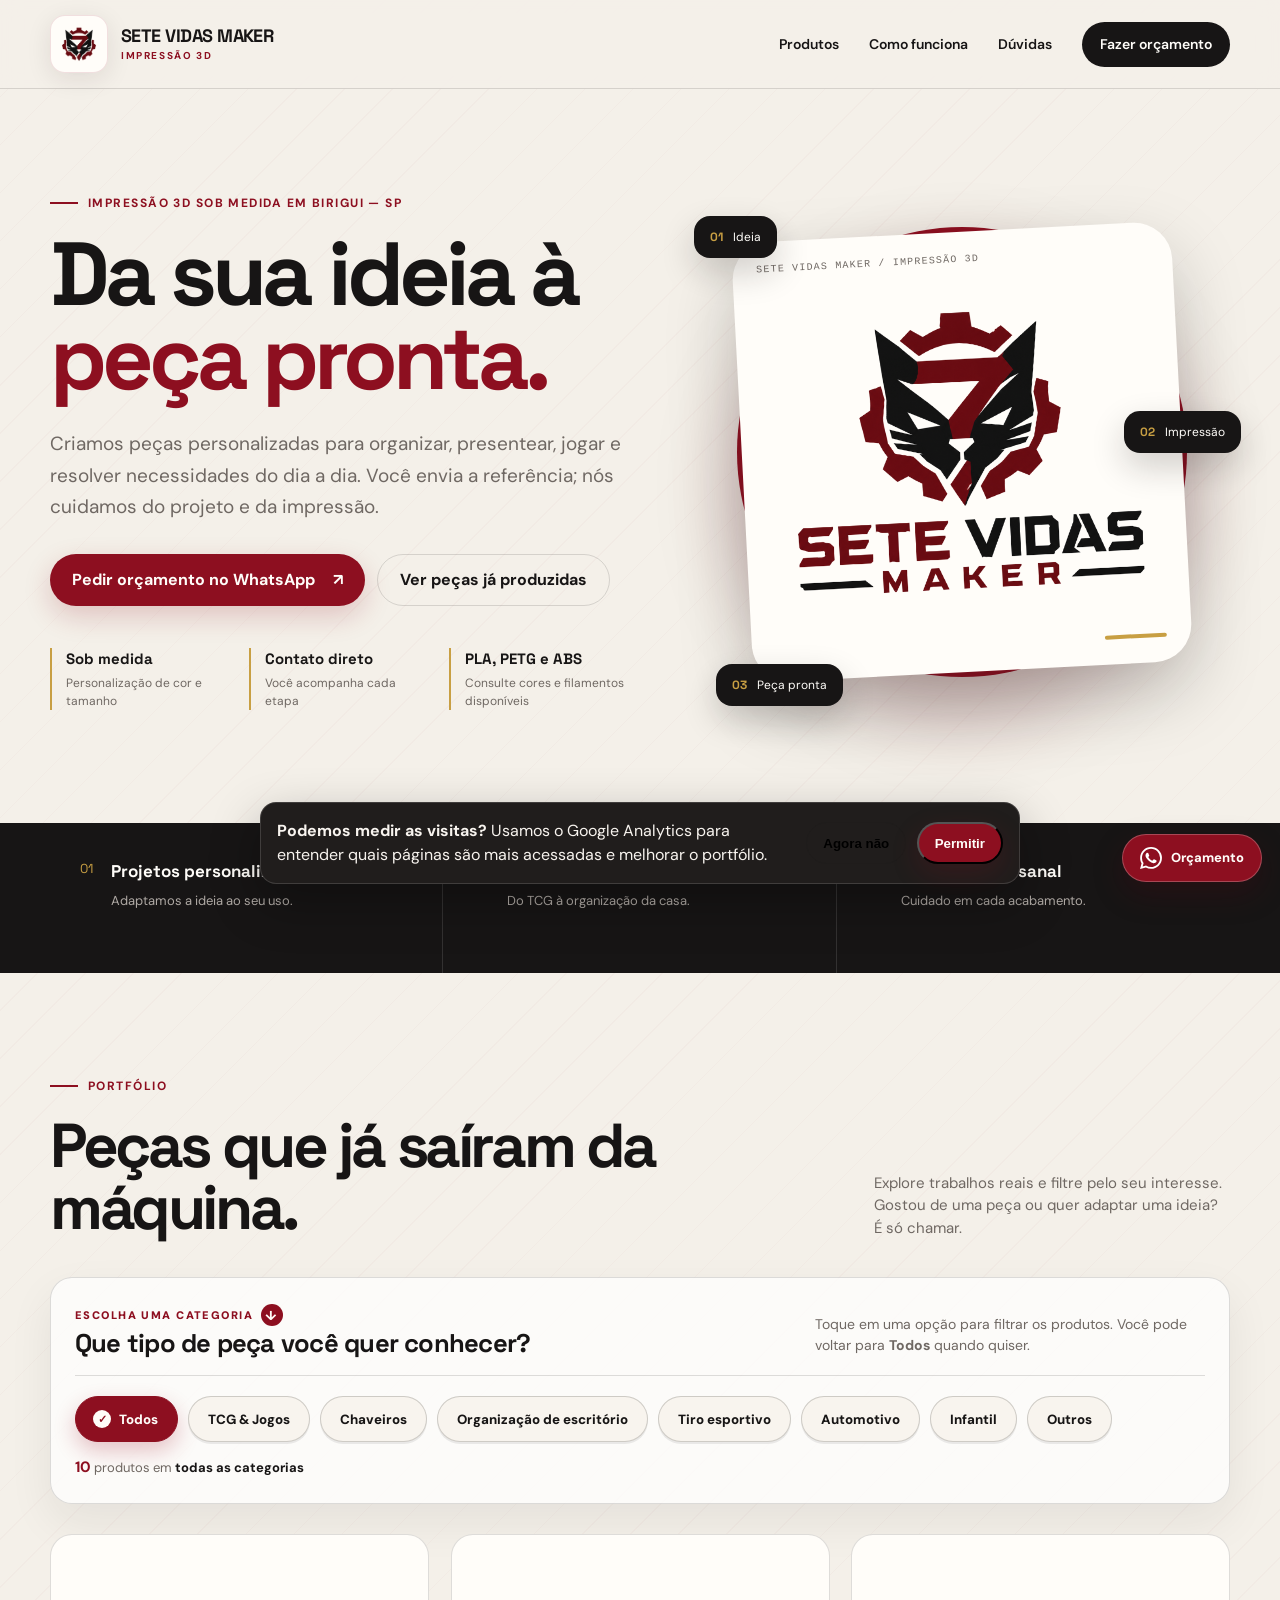
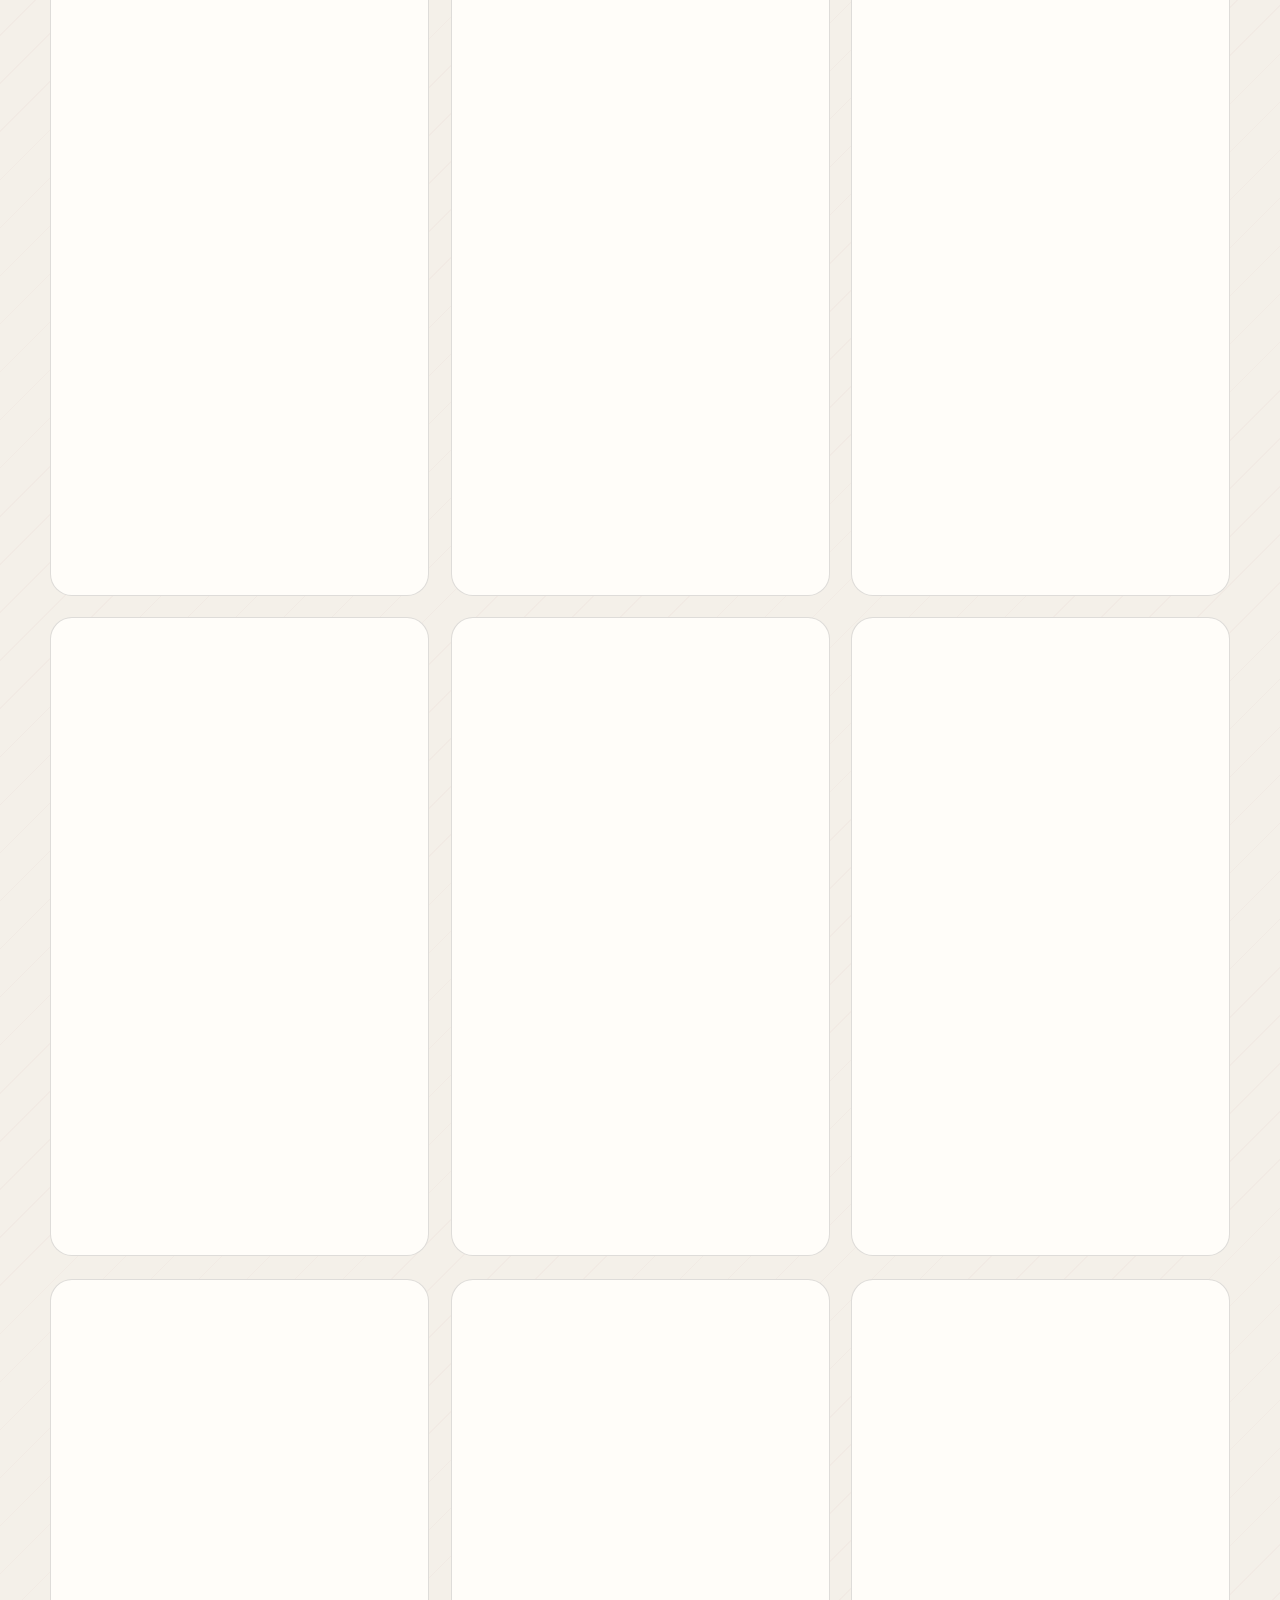
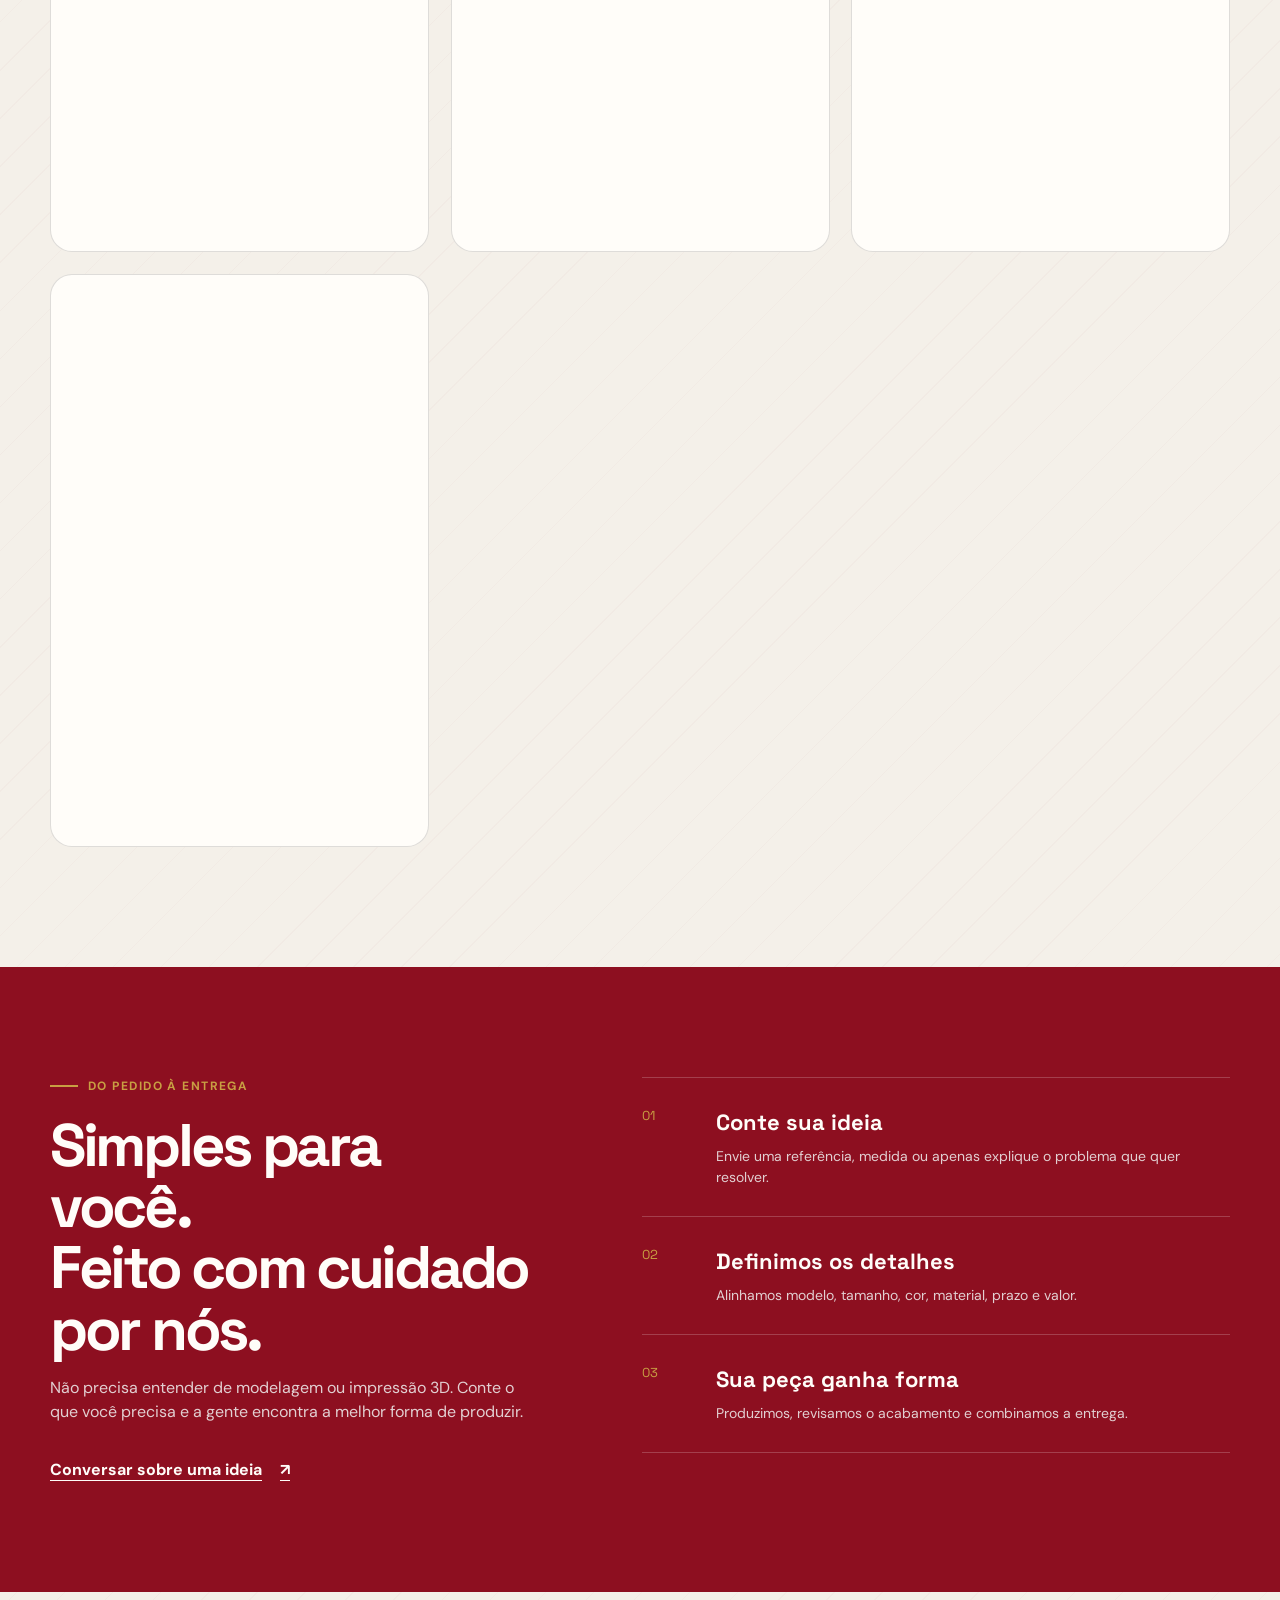
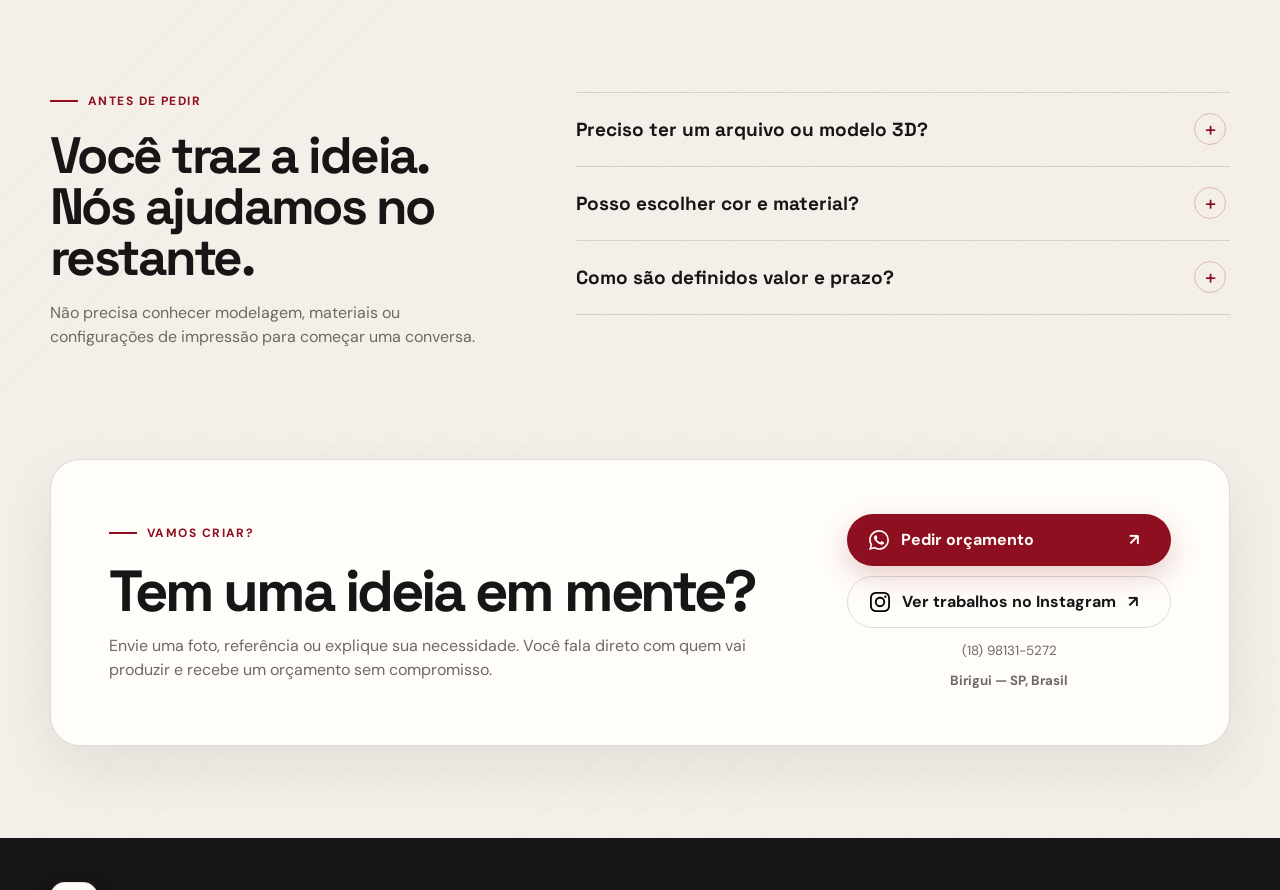
==== commit bf6a1aa7: "Adiciona Google Analytics ao portfolio" ====
--- a/index.html
+++ b/index.html
@@ -26,6 +26,19 @@
   <link rel="preconnect" href="https://fonts.gstatic.com" crossorigin>
   <link href="https://fonts.googleapis.com/css2?family=DM+Sans:wght@400;500;600;700&family=Space+Grotesk:wght@500;600;700&display=swap" rel="stylesheet">
   <link rel="stylesheet" href="style.css?v=20260727-2">
+  <script>
+    window.dataLayer = window.dataLayer || [];
+    function gtag(){dataLayer.push(arguments);}
+    const analyticsConsent = localStorage.getItem("seteVidasAnalyticsConsent");
+    gtag("consent", "default", {
+      analytics_storage: analyticsConsent === "granted" ? "granted" : "denied",
+      wait_for_update: 500
+    });
+    gtag("js", new Date());
+    gtag("config", "G-SZGTYKNT2E");
+  </script>
+  <script async src="https://www.googletagmanager.com/gtag/js?id=G-SZGTYKNT2E"></script>
+  <script src="analytics.js?v=20260730-1" defer></script>
   <script src="config.js?v=20260727-1" defer></script>
   <script src="app.js?v=20260727-2" defer></script>
   <script type="application/ld+json">
--- a/style.css
+++ b/style.css
@@ -317,3 +317,49 @@
 }
 
 @media (prefers-reduced-motion: reduce) { html { scroll-behavior: auto; } *, *::before, *::after { animation-duration: .01ms !important; transition-duration: .01ms !important; } }
+.analytics-consent {
+  position: fixed;
+  z-index: 1000;
+  right: 1rem;
+  bottom: 1rem;
+  left: 1rem;
+  display: flex;
+  max-width: 760px;
+  margin: 0 auto;
+  padding: 1rem;
+  align-items: center;
+  gap: 1rem;
+  color: #f8f4ef;
+  background: #201d1c;
+  border: 1px solid rgba(255, 255, 255, 0.14);
+  border-radius: 16px;
+  box-shadow: 0 18px 50px rgba(0, 0, 0, 0.3);
+}
+
+.analytics-consent p {
+  margin: 0;
+  line-height: 1.5;
+}
+
+.analytics-consent div {
+  display: flex;
+  flex: 0 0 auto;
+  gap: 0.65rem;
+}
+
+.analytics-consent .button {
+  min-height: 42px;
+  padding: 0.65rem 1rem;
+  white-space: nowrap;
+}
+
+@media (max-width: 640px) {
+  .analytics-consent {
+    align-items: stretch;
+    flex-direction: column;
+  }
+
+  .analytics-consent div {
+    justify-content: flex-end;
+  }
+}
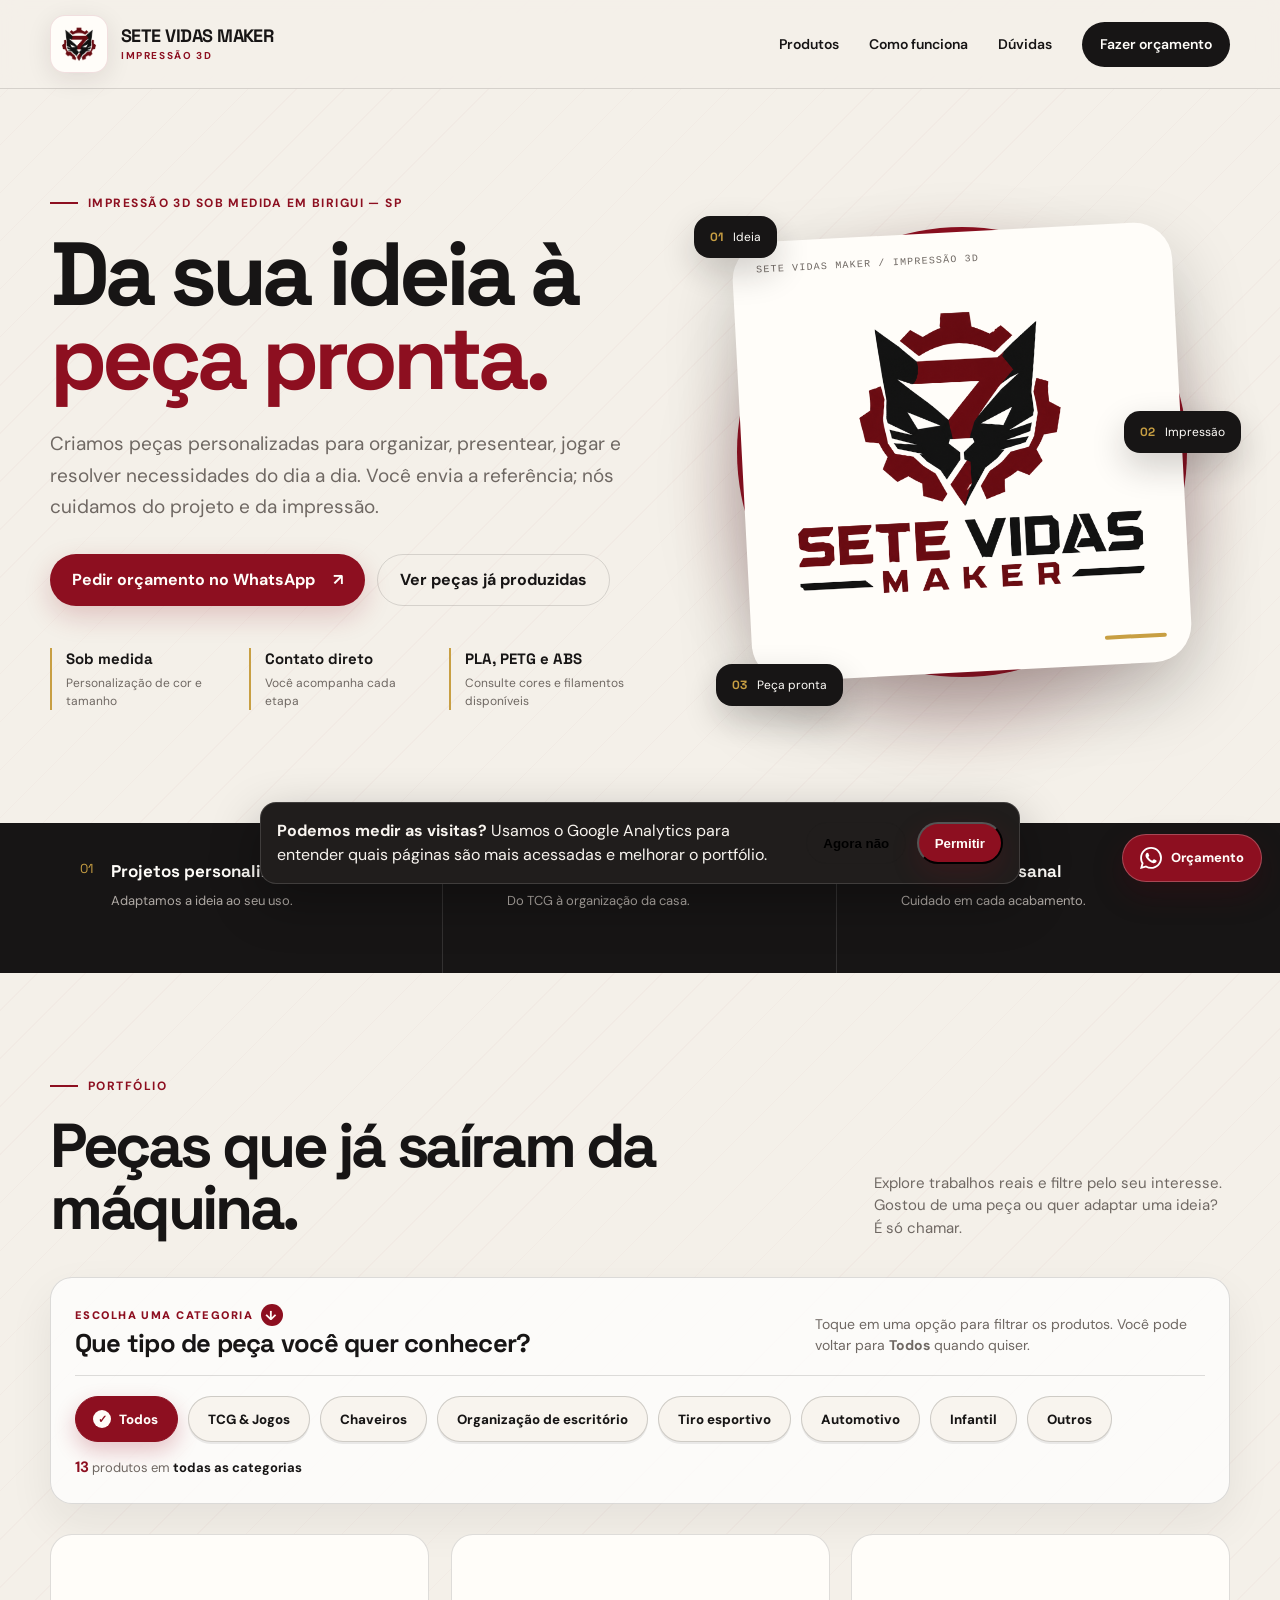
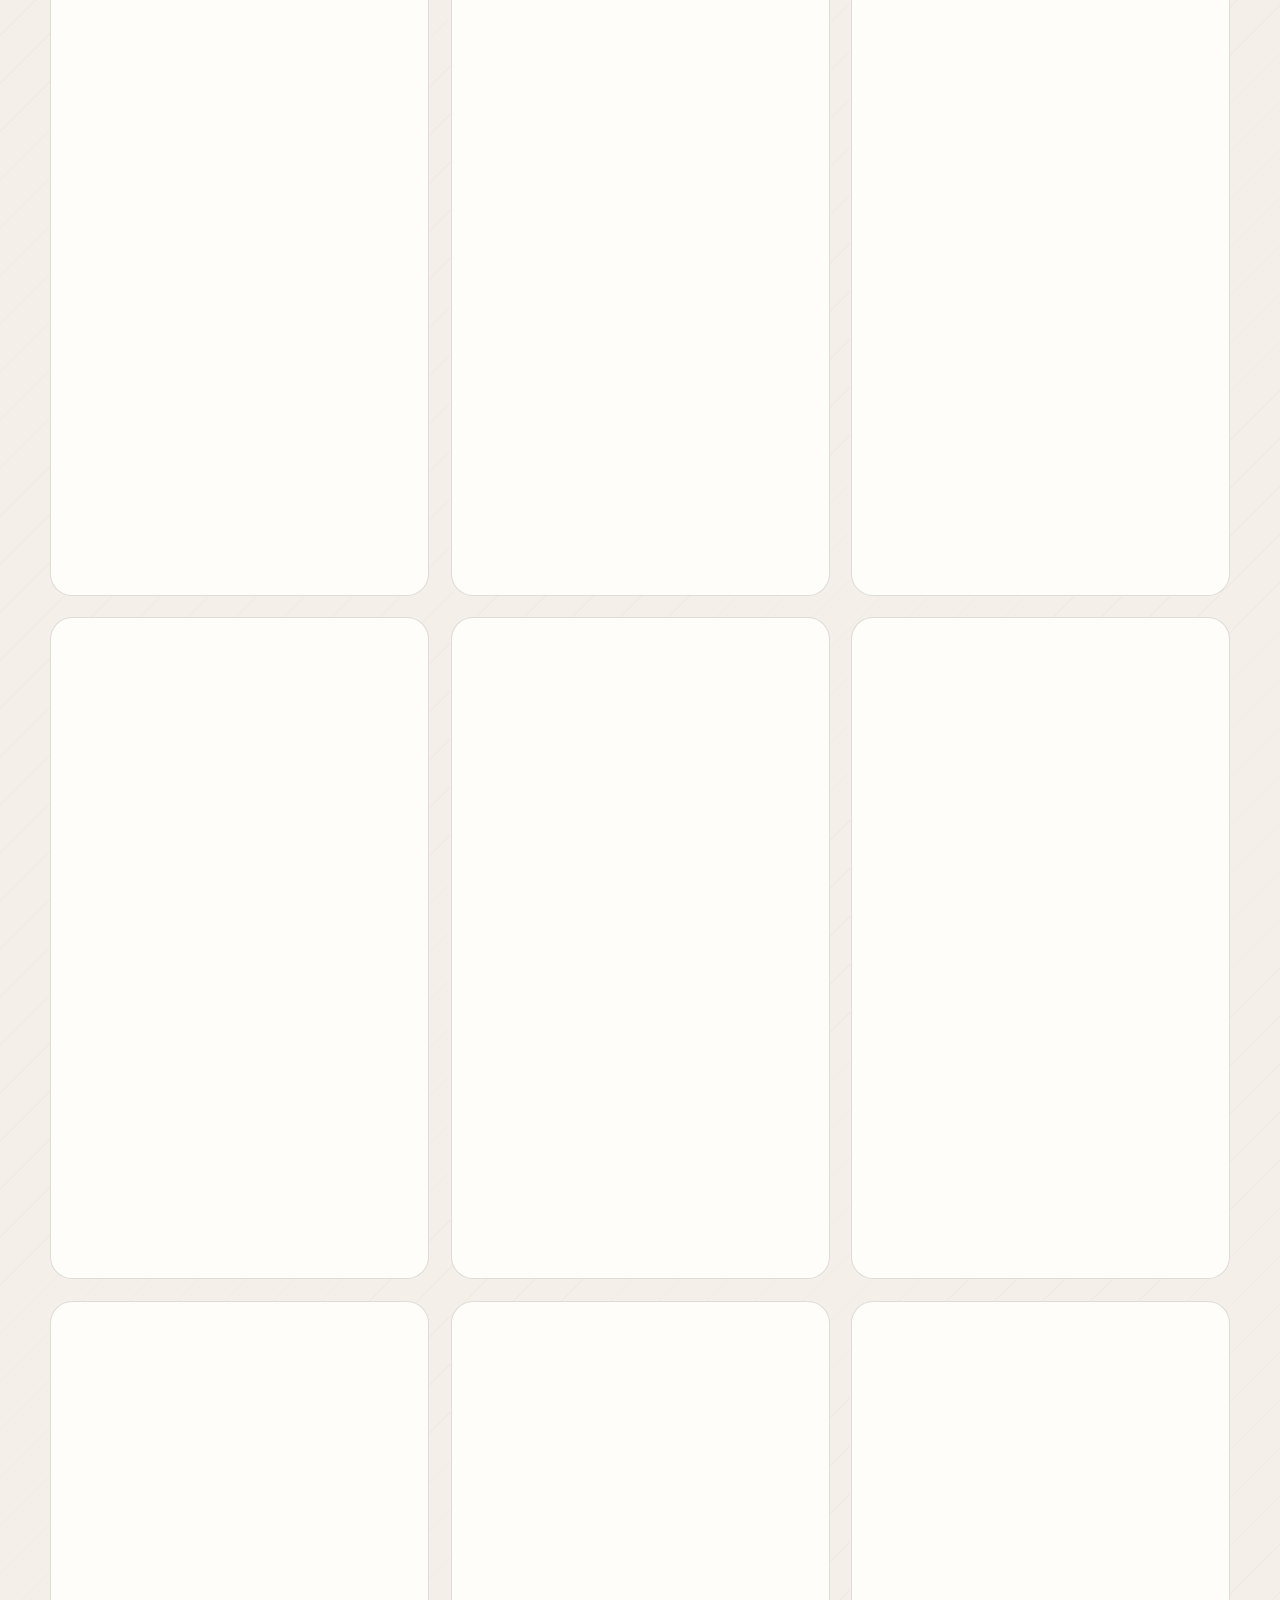
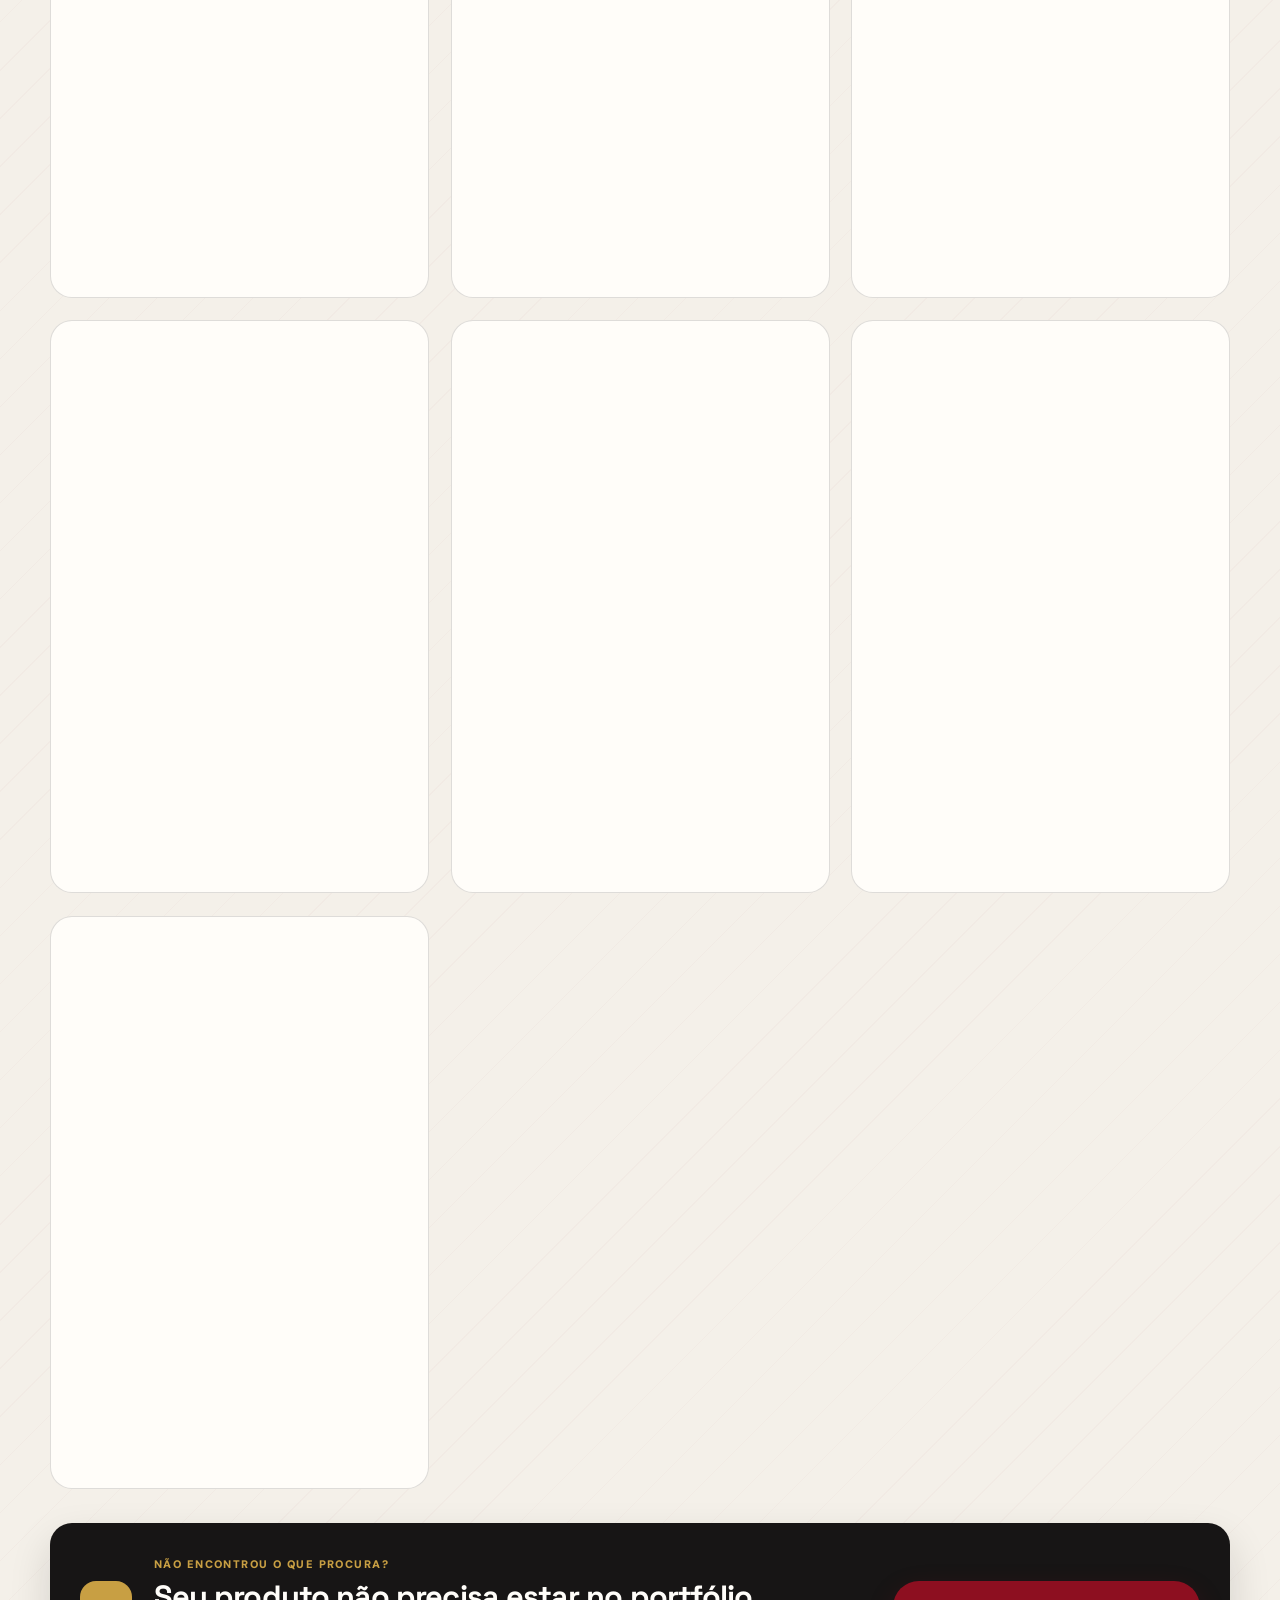
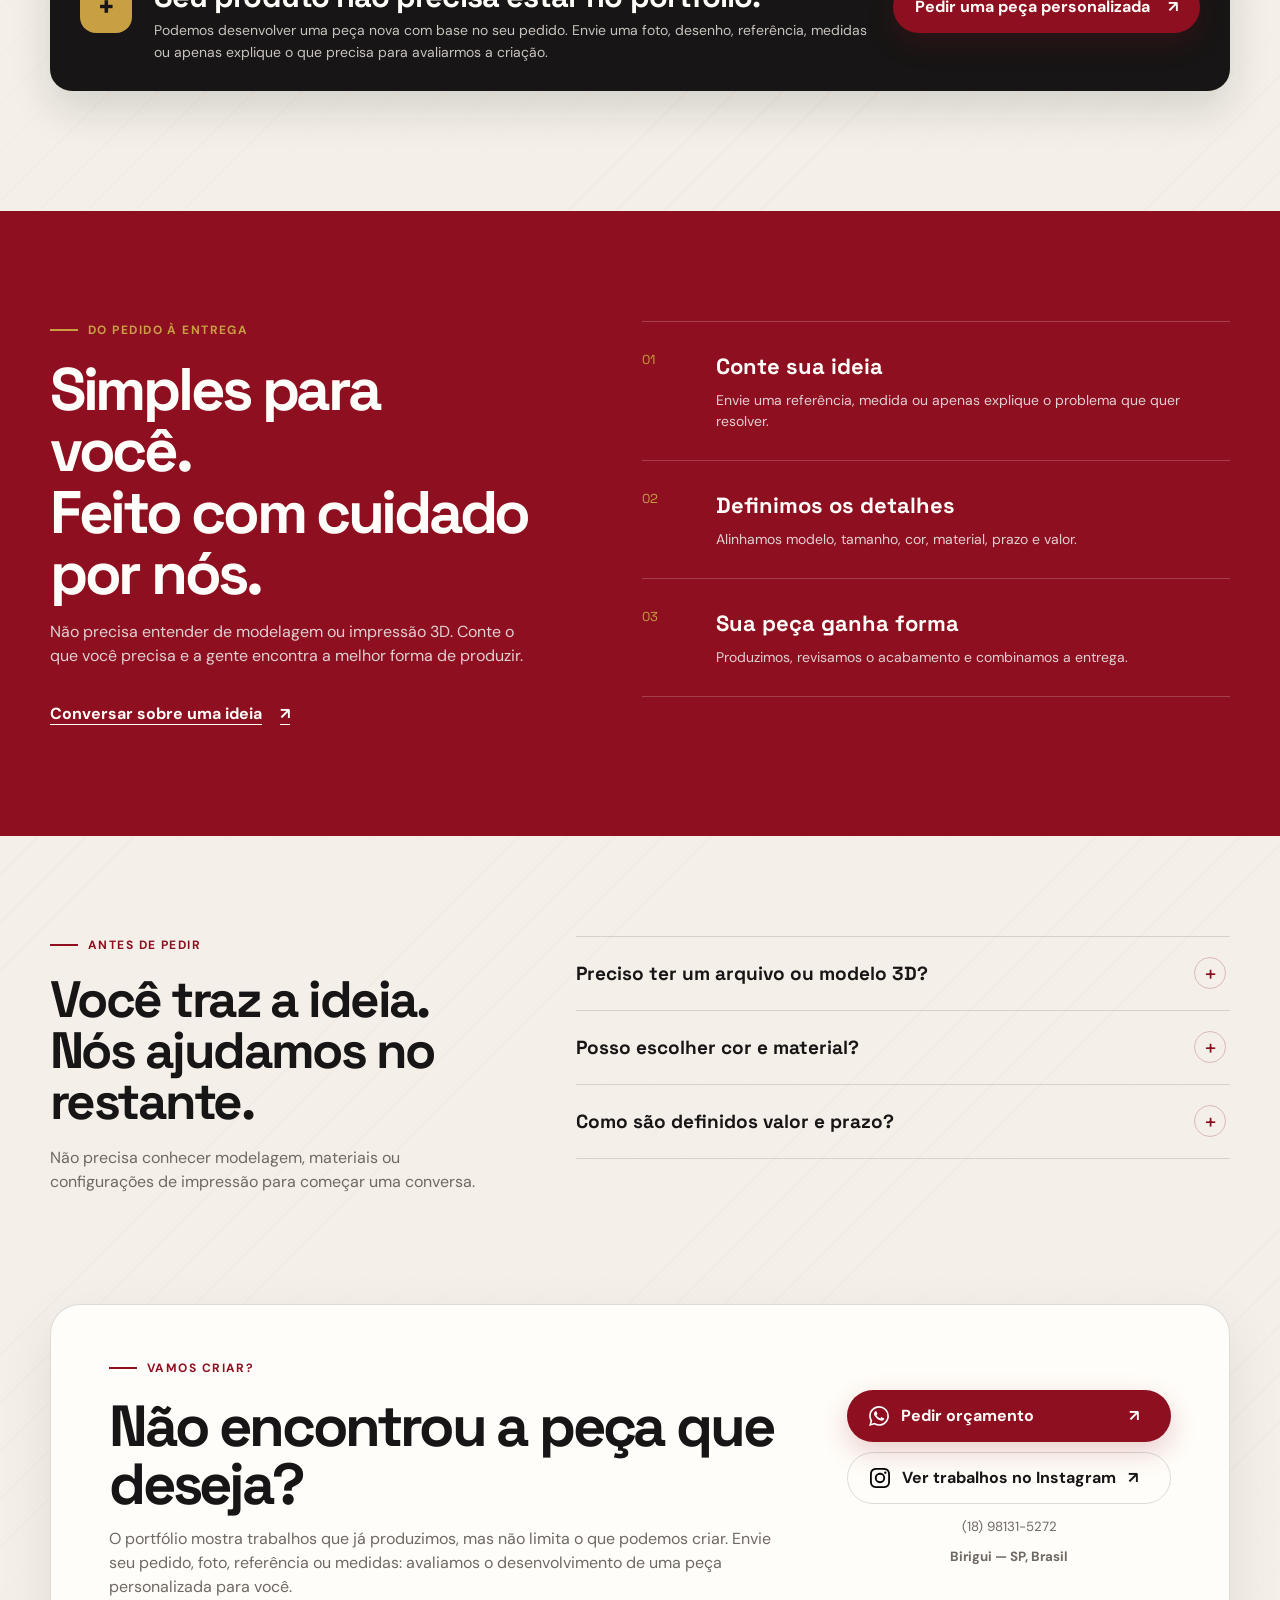
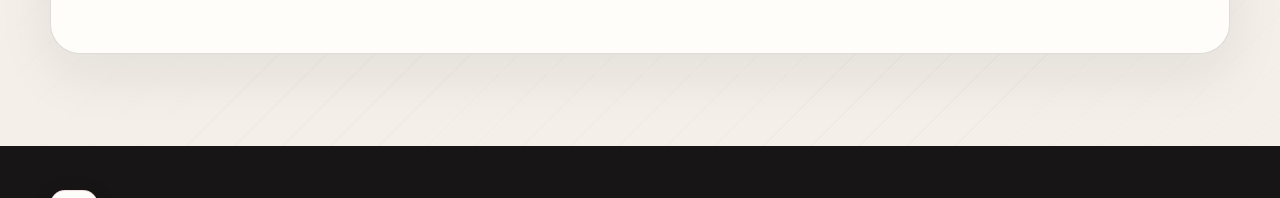
==== commit 068df707: "Destaca criação de produtos sob pedido" ====
--- a/index.html
+++ b/index.html
@@ -38,9 +38,9 @@
     gtag("config", "G-SZGTYKNT2E");
   </script>
   <script async src="https://www.googletagmanager.com/gtag/js?id=G-SZGTYKNT2E"></script>
-  <script src="analytics.js?v=20260730-1" defer></script>
+  <script src="analytics.js?v=20260730-2" defer></script>
   <script src="config.js?v=20260727-1" defer></script>
-  <script src="app.js?v=20260727-2" defer></script>
+  <script src="app.js?v=20260730-1" defer></script>
   <script type="application/ld+json">
     {
       "@context": "https://schema.org",
@@ -137,6 +137,15 @@
           <p id="filters-status" class="filters-status" aria-live="polite"></p>
         </div>
         <div id="produtos-grid" class="grid" aria-live="polite"></div>
+        <aside class="custom-project-callout" aria-labelledby="custom-project-title">
+          <div class="custom-project-icon" aria-hidden="true">+</div>
+          <div>
+            <p class="category-filter-kicker">Não encontrou o que procura?</p>
+            <h3 id="custom-project-title">Seu produto não precisa estar no portfólio.</h3>
+            <p>Podemos desenvolver uma peça nova com base no seu pedido. Envie uma foto, desenho, referência, medidas ou apenas explique o que precisa para avaliarmos a criação.</p>
+          </div>
+          <a class="button button-primary js-whatsapp" href="#contato">Pedir uma peça personalizada <span aria-hidden="true">↗</span></a>
+        </aside>
       </div>
     </section>
 
@@ -166,7 +175,7 @@
         <div class="faq-list">
           <details>
             <summary>Preciso ter um arquivo ou modelo 3D?</summary>
-            <p>Não. Você pode enviar uma foto, desenho, referência, medida ou simplesmente explicar o que precisa. A partir disso avaliamos a melhor forma de produzir.</p>
+            <p>Não. Mesmo que a peça ainda não apareça em nosso portfólio, podemos desenvolver um modelo com base no seu pedido. Envie uma foto, desenho, referência, medidas ou simplesmente explique o que precisa.</p>
           </details>
           <details>
             <summary>Posso escolher cor e material?</summary>
@@ -184,8 +193,8 @@
       <div class="container contact-card">
         <div>
           <p class="eyebrow"><span></span> Vamos criar?</p>
-          <h2>Tem uma ideia em mente?</h2>
-          <p>Envie uma foto, referência ou explique sua necessidade. Você fala direto com quem vai produzir e recebe um orçamento sem compromisso.</p>
+          <h2>Não encontrou a peça que deseja?</h2>
+          <p>O portfólio mostra trabalhos que já produzimos, mas não limita o que podemos criar. Envie seu pedido, foto, referência ou medidas: avaliamos o desenvolvimento de uma peça personalizada para você.</p>
         </div>
         <div class="contact-actions">
           <a class="button button-primary social-button js-whatsapp" href="#"><img class="social-icon" src="images/icons/whatsapp.svg" alt="" width="20" height="20"> <span>Pedir orçamento</span><span aria-hidden="true">↗</span></a>
--- a/style.css
+++ b/style.css
@@ -126,6 +126,12 @@
 .empty-state { grid-column: 1/-1; text-align: center; padding: 72px 20px; background: var(--white); border-radius: var(--radius); color: var(--muted); }
 .empty-state h3 { font-family: var(--display); color: var(--ink); }
 .empty-state p { max-width: 560px; margin: 10px auto 22px; }
+.custom-project-callout { display: grid; grid-template-columns: auto minmax(0, 1fr) auto; gap: 22px; align-items: center; margin-top: 34px; padding: 28px 30px; color: var(--white); background: var(--ink); border-radius: 22px; box-shadow: 0 18px 42px rgba(23,21,21,.14); }
+.custom-project-icon { display: grid; place-items: center; width: 52px; height: 52px; border-radius: 16px; color: var(--ink); background: var(--gold); font: 700 30px/1 var(--display); }
+.custom-project-callout h3 { margin: 5px 0 7px; font: 700 clamp(22px, 2.4vw, 31px)/1.08 var(--display); letter-spacing: -.03em; }
+.custom-project-callout p:not(.category-filter-kicker) { max-width: 760px; margin: 0; color: #c9c3bf; font-size: 14px; line-height: 1.55; }
+.custom-project-callout .category-filter-kicker { color: var(--gold); }
+.custom-project-callout .button { white-space: nowrap; }
 
 .process-section { padding: 110px 0; background: var(--wine); color: var(--white); }
 .process-grid { display: grid; grid-template-columns: .9fr 1.1fr; gap: 110px; }
@@ -258,6 +264,8 @@
   .hero-visual { min-height: 520px; }
   .grid { grid-template-columns: repeat(2, minmax(0, 1fr)); }
   .section-heading { grid-template-columns: 1fr; }
+  .custom-project-callout { grid-template-columns: auto 1fr; }
+  .custom-project-callout .button { grid-column: 2; justify-self: start; }
   .process-grid { gap: 48px; }
   .faq-grid { grid-template-columns: 1fr; gap: 38px; }
   .faq-intro { position: static; }
@@ -299,6 +307,8 @@
   .filters { flex-wrap: nowrap; overflow-x: auto; margin-top: 16px; padding: 2px 2px 10px; scrollbar-width: none; scroll-snap-type: x proximity; }
   .filter-btn { flex: 0 0 auto; }
   .filter-btn { scroll-snap-align: start; }
+  .custom-project-callout { grid-template-columns: 1fr; padding: 24px 20px; }
+  .custom-project-callout .button { grid-column: 1; width: 100%; white-space: normal; text-align: center; }
   .contact-section { padding: 58px 0; }
   .contact-card { width: min(100% - 24px, 1180px); padding: 34px 22px; border-radius: 24px; }
   .contact-actions { min-width: 0; }
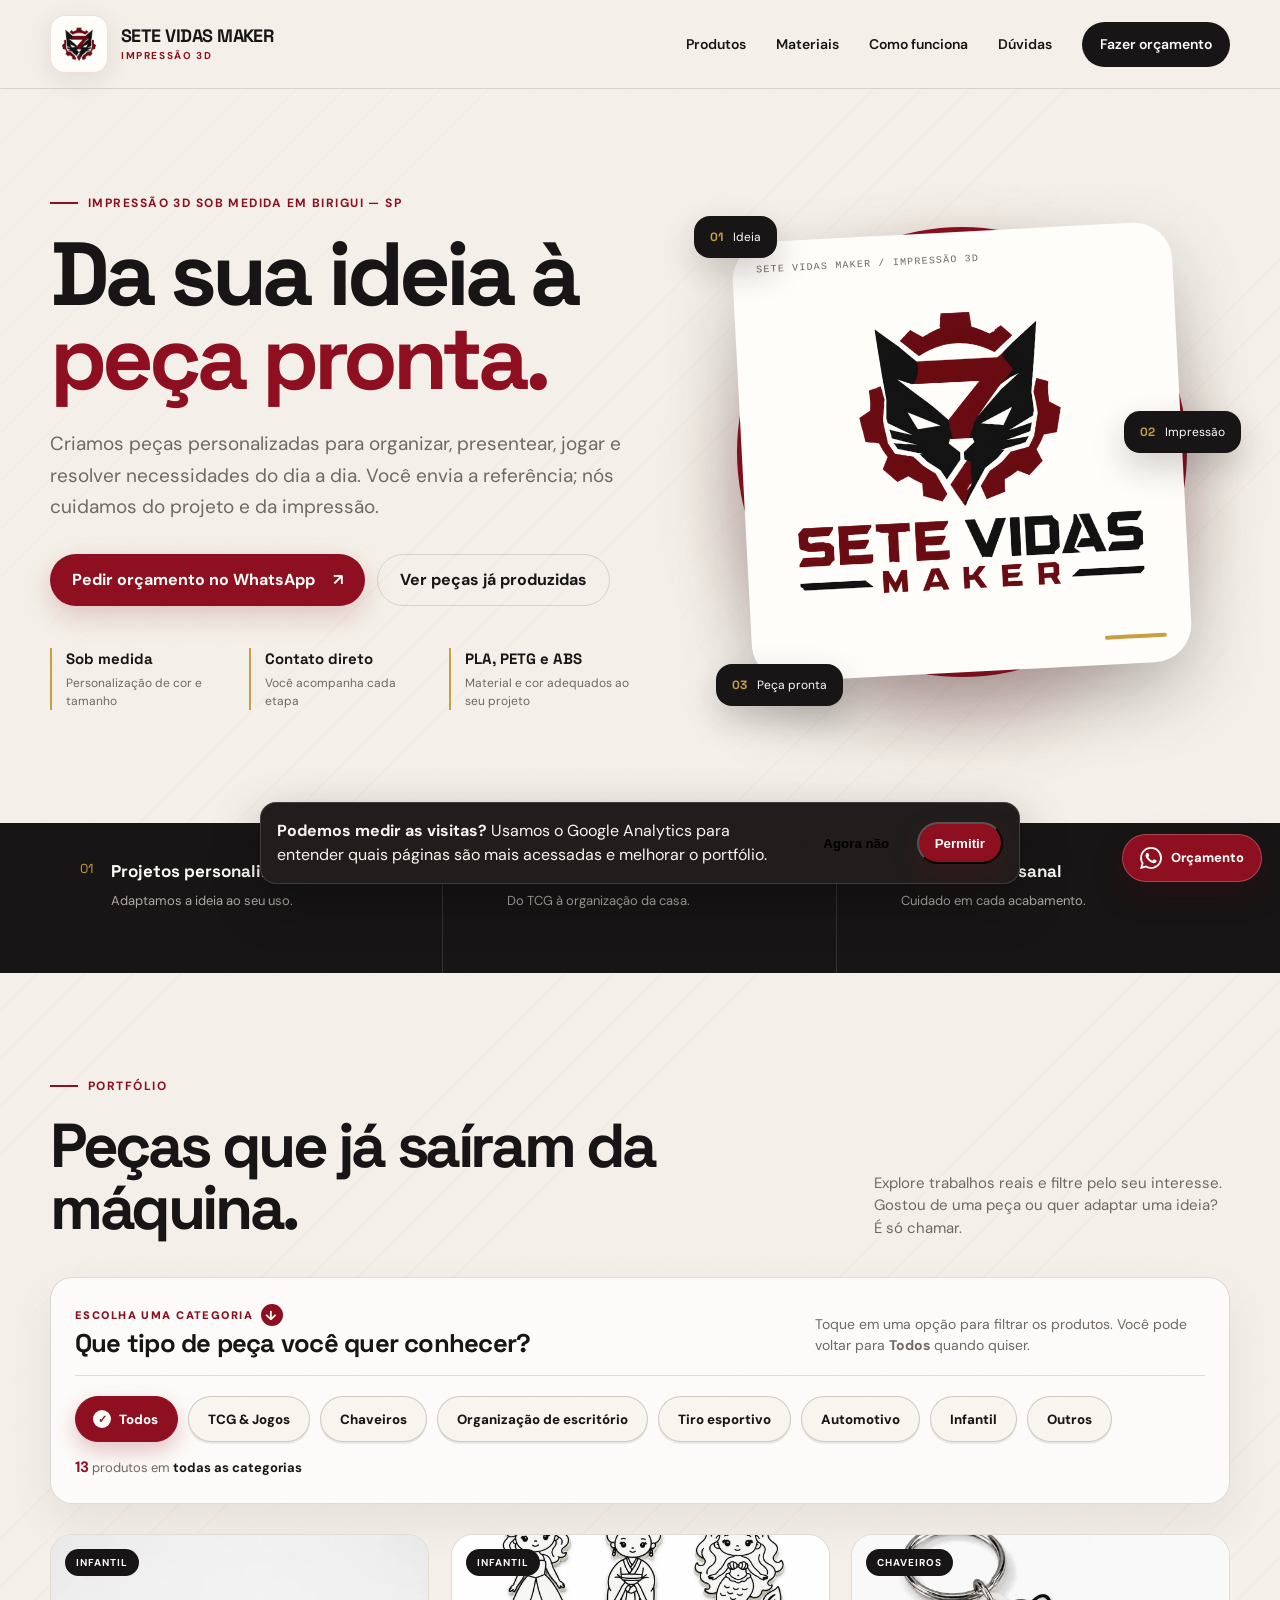
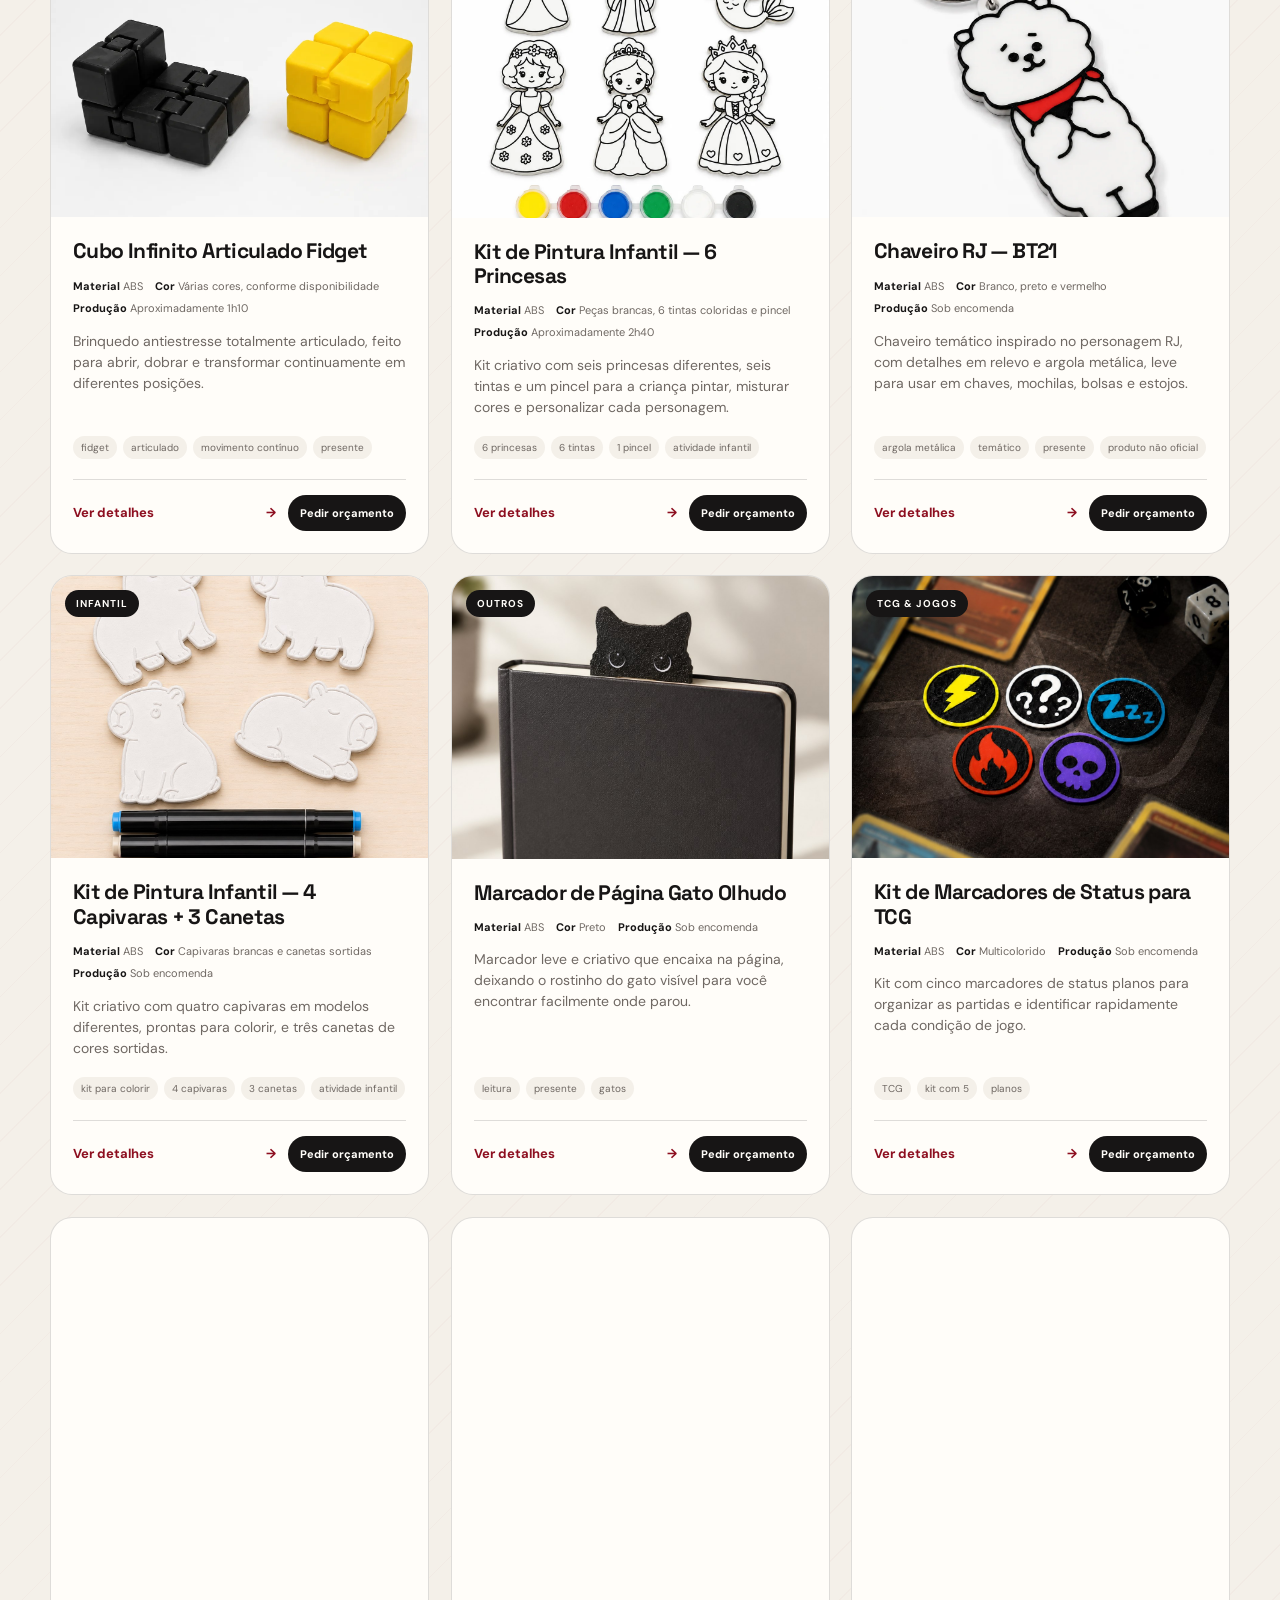
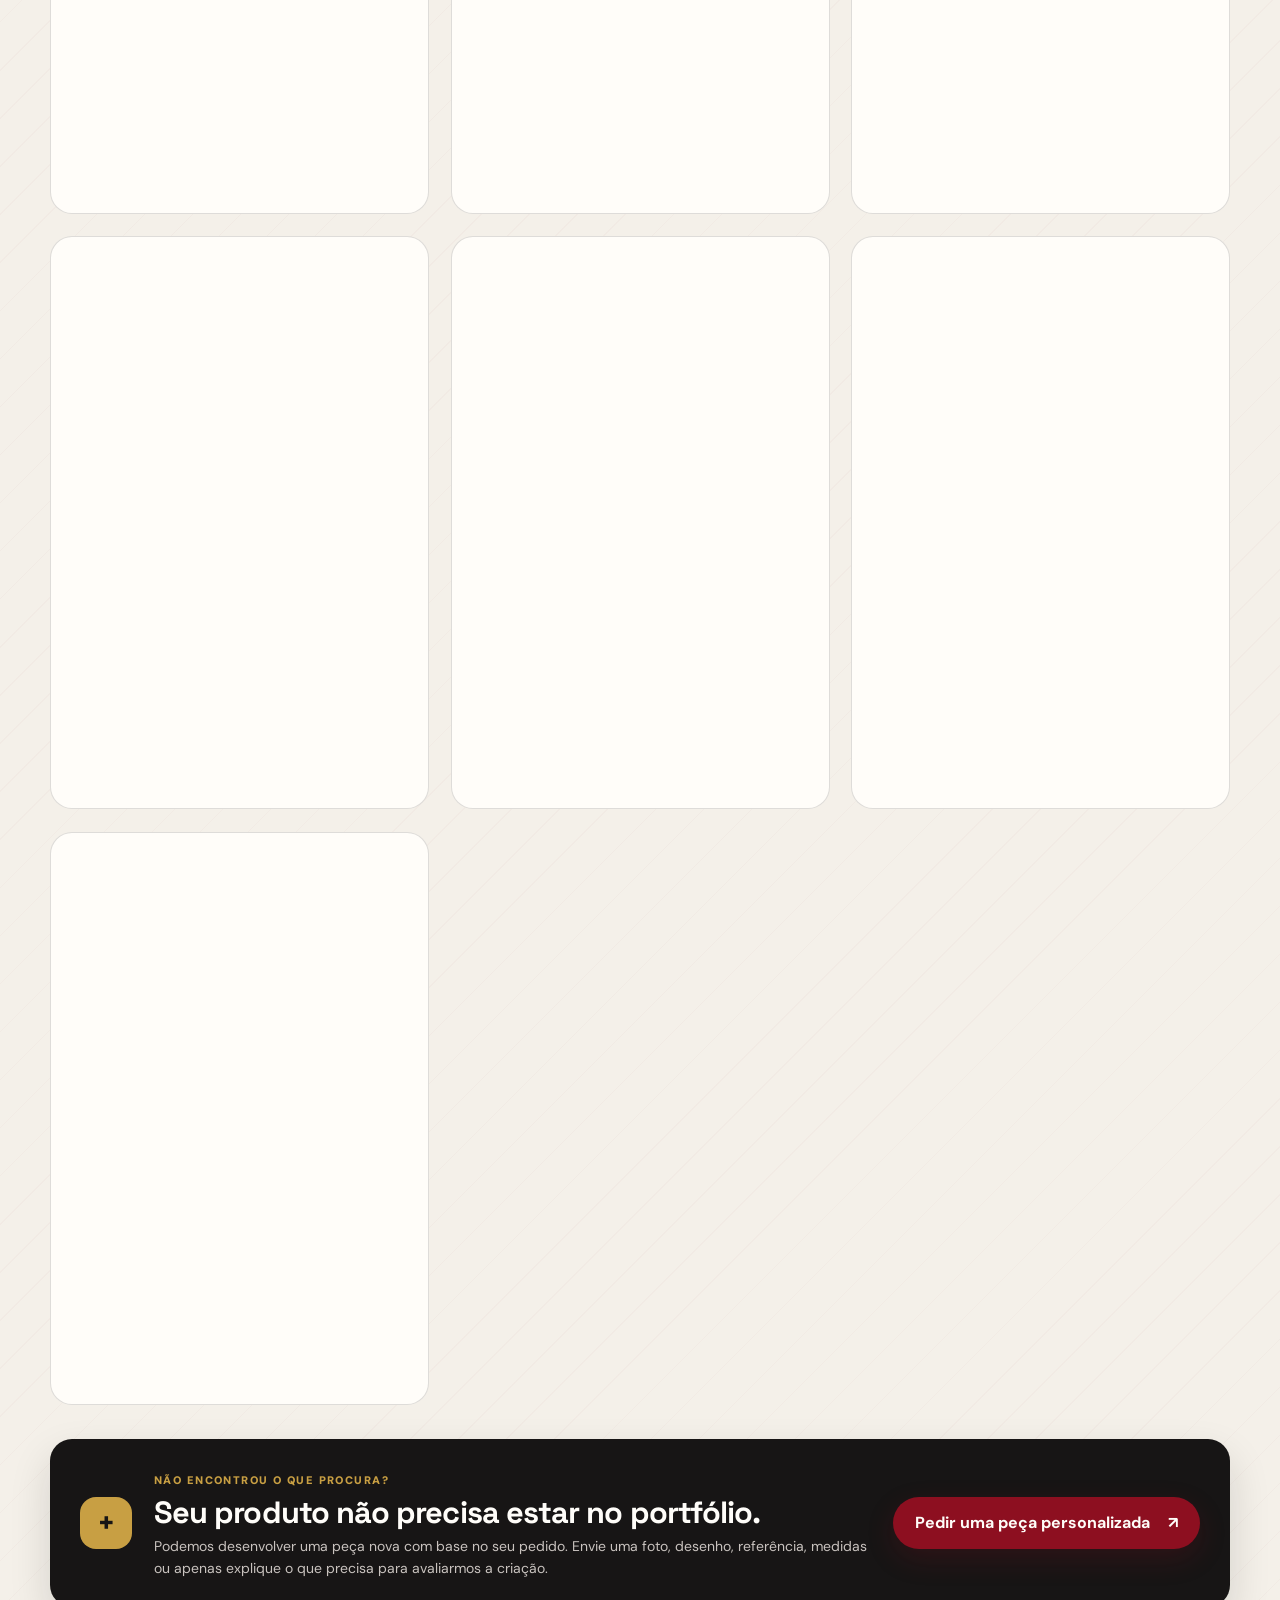
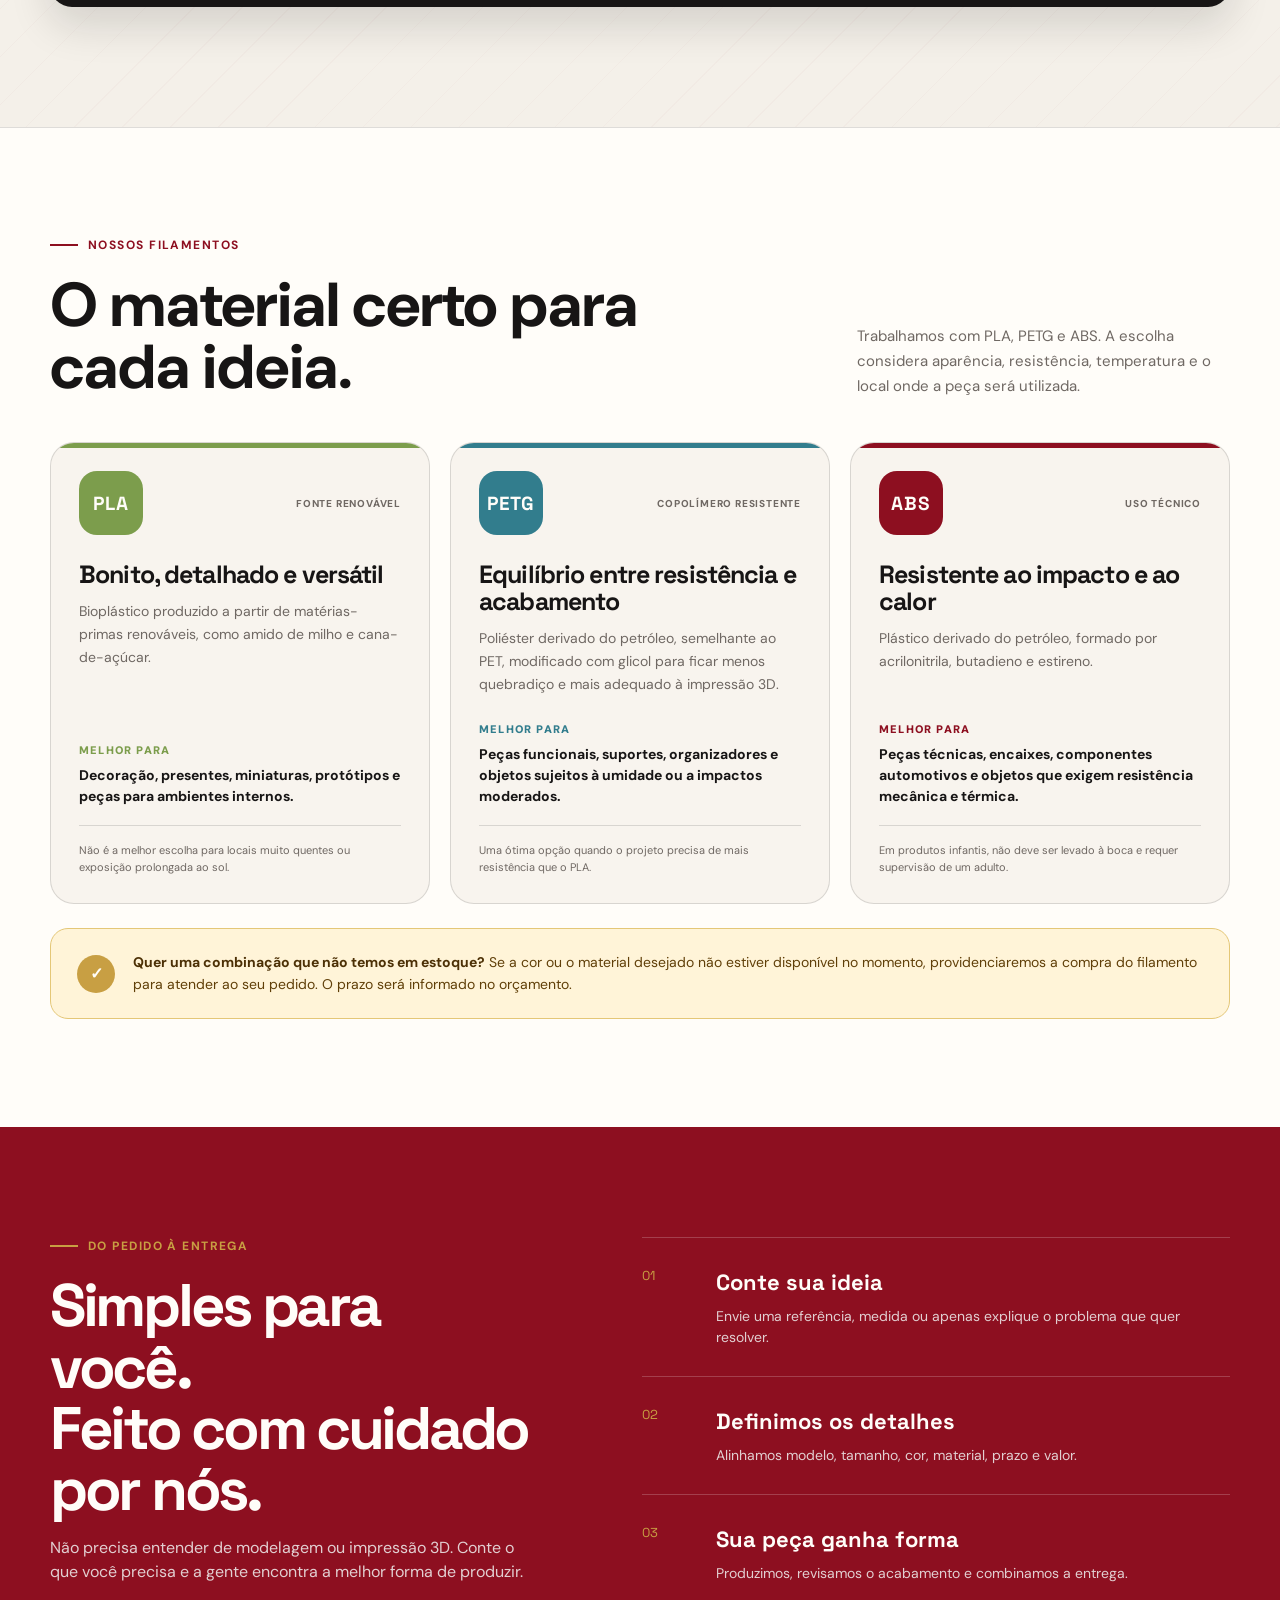
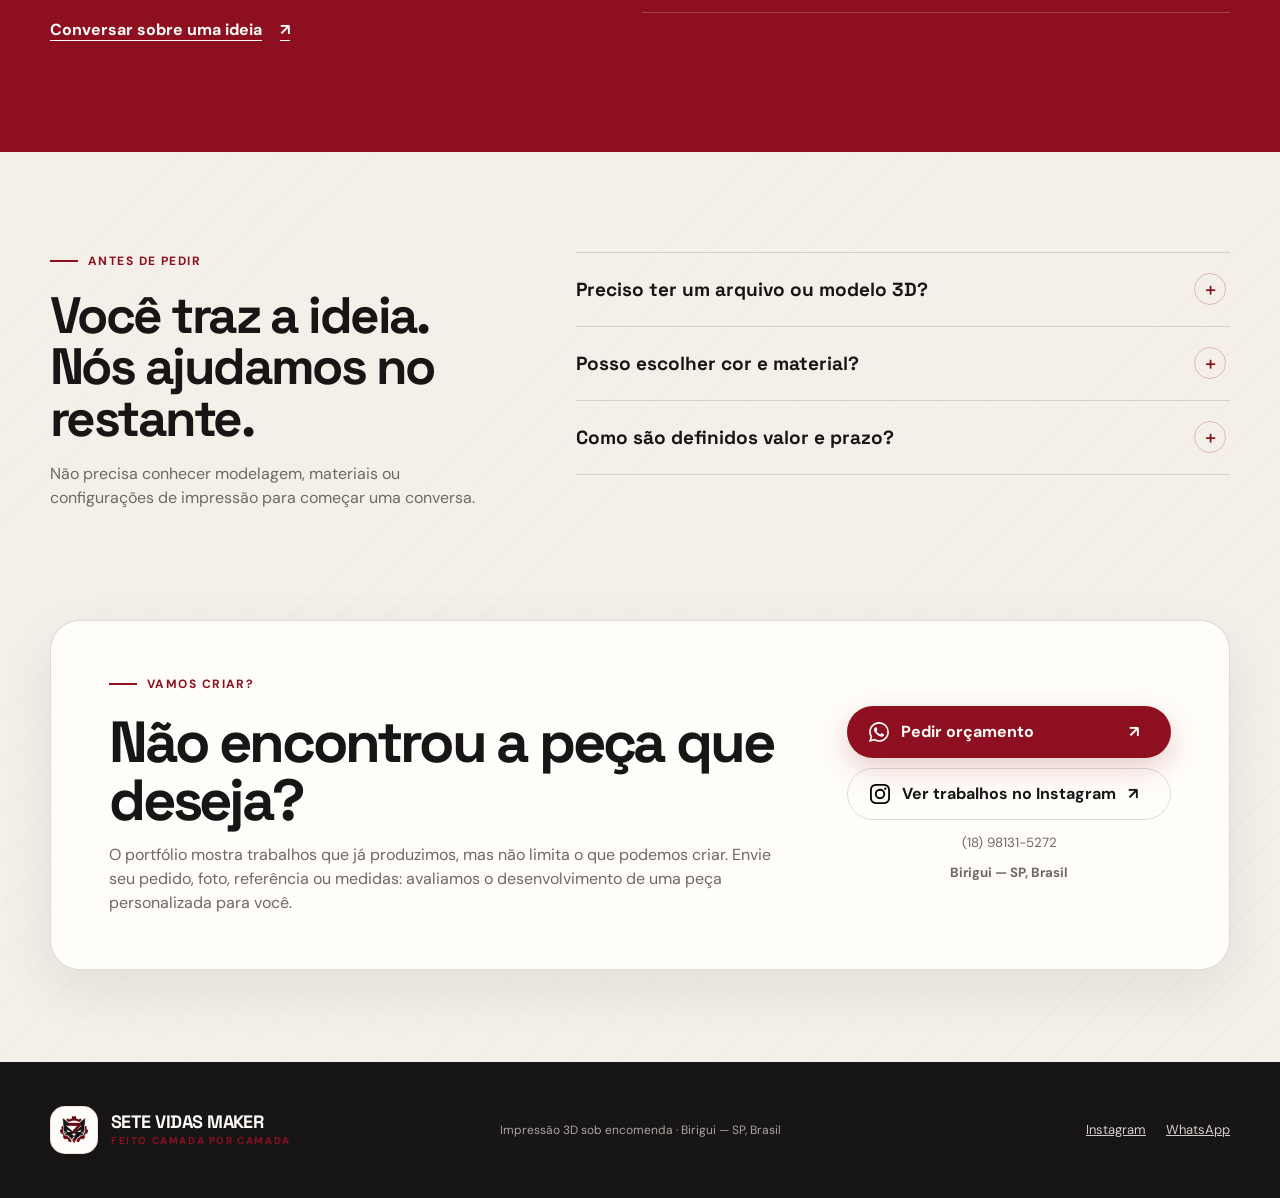
==== commit 447fb6a3: "Adiciona guia de filamentos e compra sob pedido" ====
--- a/index.html
+++ b/index.html
@@ -25,7 +25,7 @@
   <link rel="preconnect" href="https://fonts.googleapis.com">
   <link rel="preconnect" href="https://fonts.gstatic.com" crossorigin>
   <link href="https://fonts.googleapis.com/css2?family=DM+Sans:wght@400;500;600;700&family=Space+Grotesk:wght@500;600;700&display=swap" rel="stylesheet">
-  <link rel="stylesheet" href="style.css?v=20260727-2">
+  <link rel="stylesheet" href="style.css?v=20260823-1">
   <script>
     window.dataLayer = window.dataLayer || [];
     function gtag(){dataLayer.push(arguments);}
@@ -70,6 +70,7 @@
       </a>
       <nav aria-label="Navegação principal">
         <a href="#produtos">Produtos</a>
+        <a href="#materiais">Materiais</a>
         <a href="#como-funciona">Como funciona</a>
         <a href="#duvidas">Dúvidas</a>
         <a class="nav-cta js-whatsapp" href="#contato">Fazer orçamento</a>
@@ -91,7 +92,7 @@
           <div class="hero-proof" aria-label="Diferenciais">
             <div><strong>Sob medida</strong><span>Personalização de cor e tamanho</span></div>
             <div><strong>Contato direto</strong><span>Você acompanha cada etapa</span></div>
-            <div><strong>PLA, PETG e ABS</strong><span>Consulte cores e filamentos disponíveis</span></div>
+            <div><strong>PLA, PETG e ABS</strong><span>Material e cor adequados ao seu projeto</span></div>
           </div>
         </div>
 
@@ -149,6 +150,49 @@
       </div>
     </section>
 
+    <section class="materials-section" id="materiais">
+      <div class="container">
+        <div class="materials-heading">
+          <div>
+            <p class="eyebrow"><span></span> Nossos filamentos</p>
+            <h2>O material certo para cada ideia.</h2>
+          </div>
+          <p>Trabalhamos com PLA, PETG e ABS. A escolha considera aparência, resistência, temperatura e o local onde a peça será utilizada.</p>
+        </div>
+
+        <div class="materials-grid">
+          <article class="material-card material-pla">
+            <div class="material-card-top"><span class="material-code">PLA</span><span class="material-origin">Fonte renovável</span></div>
+            <h3>Bonito, detalhado e versátil</h3>
+            <p>Bioplástico produzido a partir de matérias-primas renováveis, como amido de milho e cana-de-açúcar.</p>
+            <div class="material-use"><strong>Melhor para</strong><span>Decoração, presentes, miniaturas, protótipos e peças para ambientes internos.</span></div>
+            <small>Não é a melhor escolha para locais muito quentes ou exposição prolongada ao sol.</small>
+          </article>
+
+          <article class="material-card material-petg">
+            <div class="material-card-top"><span class="material-code">PETG</span><span class="material-origin">Copolímero resistente</span></div>
+            <h3>Equilíbrio entre resistência e acabamento</h3>
+            <p>Poliéster derivado do petróleo, semelhante ao PET, modificado com glicol para ficar menos quebradiço e mais adequado à impressão 3D.</p>
+            <div class="material-use"><strong>Melhor para</strong><span>Peças funcionais, suportes, organizadores e objetos sujeitos à umidade ou a impactos moderados.</span></div>
+            <small>Uma ótima opção quando o projeto precisa de mais resistência que o PLA.</small>
+          </article>
+
+          <article class="material-card material-abs">
+            <div class="material-card-top"><span class="material-code">ABS</span><span class="material-origin">Uso técnico</span></div>
+            <h3>Resistente ao impacto e ao calor</h3>
+            <p>Plástico derivado do petróleo, formado por acrilonitrila, butadieno e estireno.</p>
+            <div class="material-use"><strong>Melhor para</strong><span>Peças técnicas, encaixes, componentes automotivos e objetos que exigem resistência mecânica e térmica.</span></div>
+            <small>Em produtos infantis, não deve ser levado à boca e requer supervisão de um adulto.</small>
+          </article>
+        </div>
+
+        <div class="materials-stock-note">
+          <span aria-hidden="true">✓</span>
+          <p><strong>Quer uma combinação que não temos em estoque?</strong> Se a cor ou o material desejado não estiver disponível no momento, providenciaremos a compra do filamento para atender ao seu pedido. O prazo será informado no orçamento.</p>
+        </div>
+      </div>
+    </section>
+
     <section class="process-section" id="como-funciona">
       <div class="container process-grid">
         <div class="process-intro">
@@ -179,7 +223,7 @@
           </details>
           <details>
             <summary>Posso escolher cor e material?</summary>
-            <p>Sim. Trabalhamos com PLA, PETG e ABS. As opções de cor e o material mais indicado são confirmados conforme o uso da peça e a disponibilidade dos filamentos.</p>
+            <p>Sim. Trabalhamos com PLA, PETG e ABS. Indicamos o material mais adequado para o uso da peça e, se a cor ou o filamento desejado não estiver em estoque, providenciaremos a compra para atender ao pedido. O prazo será informado no orçamento.</p>
           </details>
           <details>
             <summary>Como são definidos valor e prazo?</summary>
--- a/style.css
+++ b/style.css
@@ -24,7 +24,7 @@
 .skip-link { position: fixed; z-index: 200; top: 10px; left: 10px; padding: 10px 14px; color: var(--white); background: var(--ink); border-radius: 8px; text-decoration: none; transform: translateY(-160%); transition: transform .18s ease; }
 .skip-link:focus { transform: translateY(0); }
 :where(a, button, input, textarea, select):focus-visible { outline: 3px solid rgba(181, 31, 51, .34); outline-offset: 3px; }
-.hero, .products-section, .process-section, .faq-section, .contact-section { scroll-margin-top: 92px; }
+.hero, .products-section, .materials-section, .process-section, .faq-section, .contact-section { scroll-margin-top: 92px; }
 .container { width: min(1180px, calc(100% - 48px)); margin: 0 auto; }
 
 .site-header { position: sticky; top: 0; z-index: 50; background: rgba(244,240,233,.94); -webkit-backdrop-filter: blur(10px); backdrop-filter: blur(10px); border-bottom: 1px solid var(--line); }
@@ -133,6 +133,30 @@
 .custom-project-callout .category-filter-kicker { color: var(--gold); }
 .custom-project-callout .button { white-space: nowrap; }
 
+.materials-section { padding: 108px 0; background: var(--white); border-top: 1px solid var(--line); }
+.materials-heading { display: grid; grid-template-columns: minmax(0, 1.1fr) minmax(280px, .55fr); gap: 60px; align-items: end; }
+.materials-heading h2 { max-width: 690px; margin: 0; font-size: clamp(38px, 5vw, 62px); line-height: 1; }
+.materials-heading > p { margin: 0; color: var(--muted); font-size: 15px; line-height: 1.65; }
+.materials-grid { display: grid; grid-template-columns: repeat(3, minmax(0, 1fr)); gap: 20px; margin-top: 44px; }
+.material-card { position: relative; display: flex; flex-direction: column; min-height: 430px; padding: 28px; overflow: hidden; background: var(--cream); border: 1px solid var(--line); border-radius: 24px; }
+.material-card::before { content: ''; position: absolute; inset: 0 0 auto; height: 5px; background: var(--material-color); }
+.material-pla { --material-color: #7c9d4c; }
+.material-petg { --material-color: #327d8d; }
+.material-abs { --material-color: var(--wine); }
+.material-card-top { display: flex; justify-content: space-between; align-items: center; gap: 14px; }
+.material-code { display: grid; place-items: center; width: 64px; height: 64px; color: var(--white); background: var(--material-color); border-radius: 18px; font: 700 19px/1 var(--display); letter-spacing: .04em; }
+.material-origin { color: var(--muted); font-size: 10px; font-weight: 800; letter-spacing: .08em; text-align: right; text-transform: uppercase; }
+.material-card h3 { margin: 26px 0 12px; font: 700 25px/1.08 var(--display); letter-spacing: -.035em; }
+.material-card > p { margin: 0; color: var(--muted); font-size: 14px; line-height: 1.65; }
+.material-use { margin-top: auto; padding-top: 24px; }
+.material-use strong { display: block; margin-bottom: 7px; color: var(--material-color); font-size: 11px; font-weight: 900; letter-spacing: .11em; text-transform: uppercase; }
+.material-use span { display: block; font-size: 14px; font-weight: 700; line-height: 1.5; }
+.material-card small { display: block; margin-top: 18px; padding-top: 16px; color: var(--muted); border-top: 1px solid var(--line); font-size: 11px; line-height: 1.5; }
+.materials-stock-note { display: grid; grid-template-columns: auto 1fr; gap: 18px; align-items: center; margin-top: 24px; padding: 23px 26px; color: #603f08; background: #fff4d8; border: 1px solid #e4c777; border-radius: 18px; }
+.materials-stock-note > span { display: grid; place-items: center; width: 38px; height: 38px; color: var(--white); background: var(--gold); border-radius: 50%; font-weight: 900; }
+.materials-stock-note p { margin: 0; font-size: 14px; line-height: 1.55; }
+.materials-stock-note strong { color: #4c3005; }
+
 .process-section { padding: 110px 0; background: var(--wine); color: var(--white); }
 .process-grid { display: grid; grid-template-columns: .9fr 1.1fr; gap: 110px; }
 .eyebrow-light { color: var(--gold); }
@@ -264,6 +288,9 @@
   .hero-visual { min-height: 520px; }
   .grid { grid-template-columns: repeat(2, minmax(0, 1fr)); }
   .section-heading { grid-template-columns: 1fr; }
+  .materials-heading { grid-template-columns: 1fr; gap: 22px; }
+  .materials-grid { grid-template-columns: 1fr; }
+  .material-card { min-height: 0; }
   .custom-project-callout { grid-template-columns: auto 1fr; }
   .custom-project-callout .button { grid-column: 2; justify-self: start; }
   .process-grid { gap: 48px; }
@@ -298,7 +325,7 @@
   .highlight-grid { grid-template-columns: 1fr; padding: 14px 0; }
   .highlight-grid > div { min-height: 0; padding: 24px 4px; border-right: 0; border-bottom: 1px solid rgba(255,255,255,.12); }
   .highlight-grid > div:last-child { border-bottom: 0; }
-  .products-section, .process-section { padding: 78px 0; }
+  .products-section, .materials-section, .process-section { padding: 78px 0; }
   .faq-section { padding: 72px 0 6px; }
   .grid { grid-template-columns: 1fr; }
   .category-filter-panel { margin-top: 28px; padding: 18px 16px; border-radius: 18px; }
@@ -309,6 +336,9 @@
   .filter-btn { scroll-snap-align: start; }
   .custom-project-callout { grid-template-columns: 1fr; padding: 24px 20px; }
   .custom-project-callout .button { grid-column: 1; width: 100%; white-space: normal; text-align: center; }
+  .materials-grid { margin-top: 30px; }
+  .material-card { padding: 24px 22px; }
+  .materials-stock-note { grid-template-columns: 1fr; padding: 21px 20px; }
   .contact-section { padding: 58px 0; }
   .contact-card { width: min(100% - 24px, 1180px); padding: 34px 22px; border-radius: 24px; }
   .contact-actions { min-width: 0; }
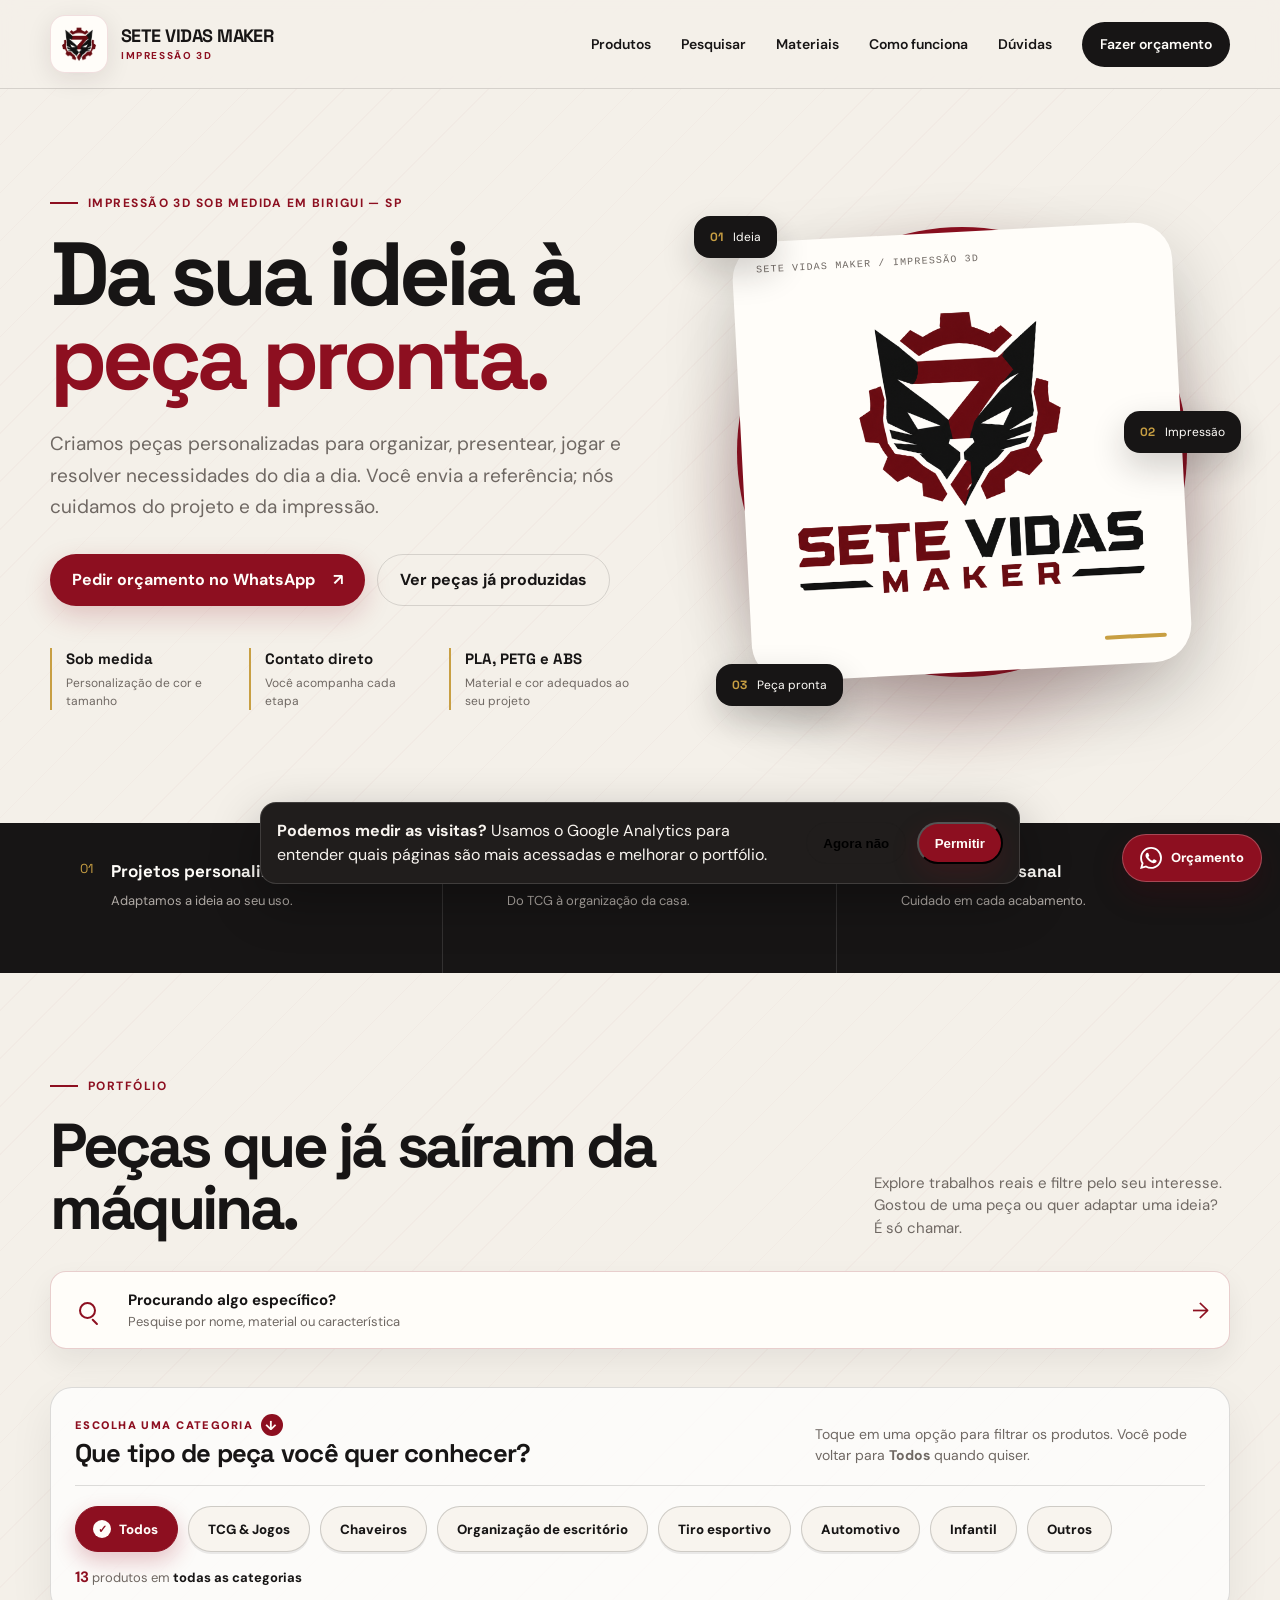
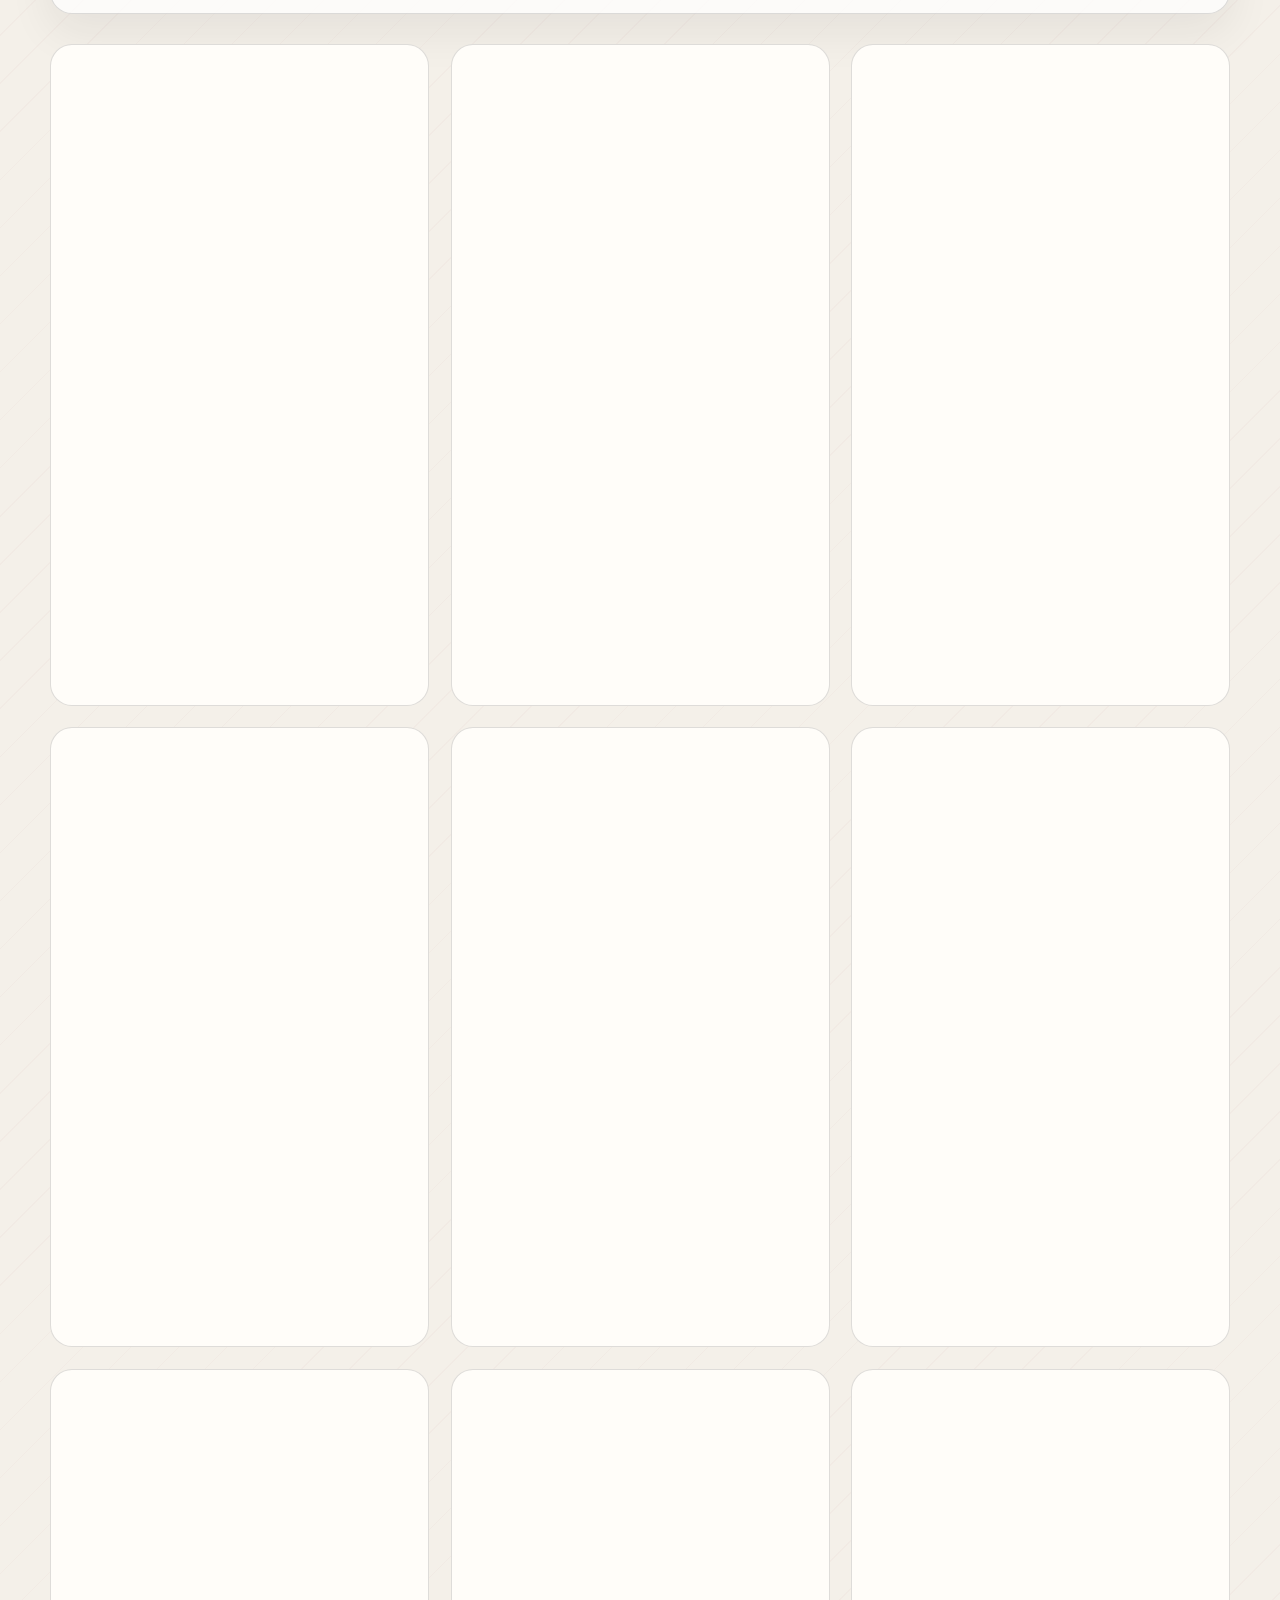
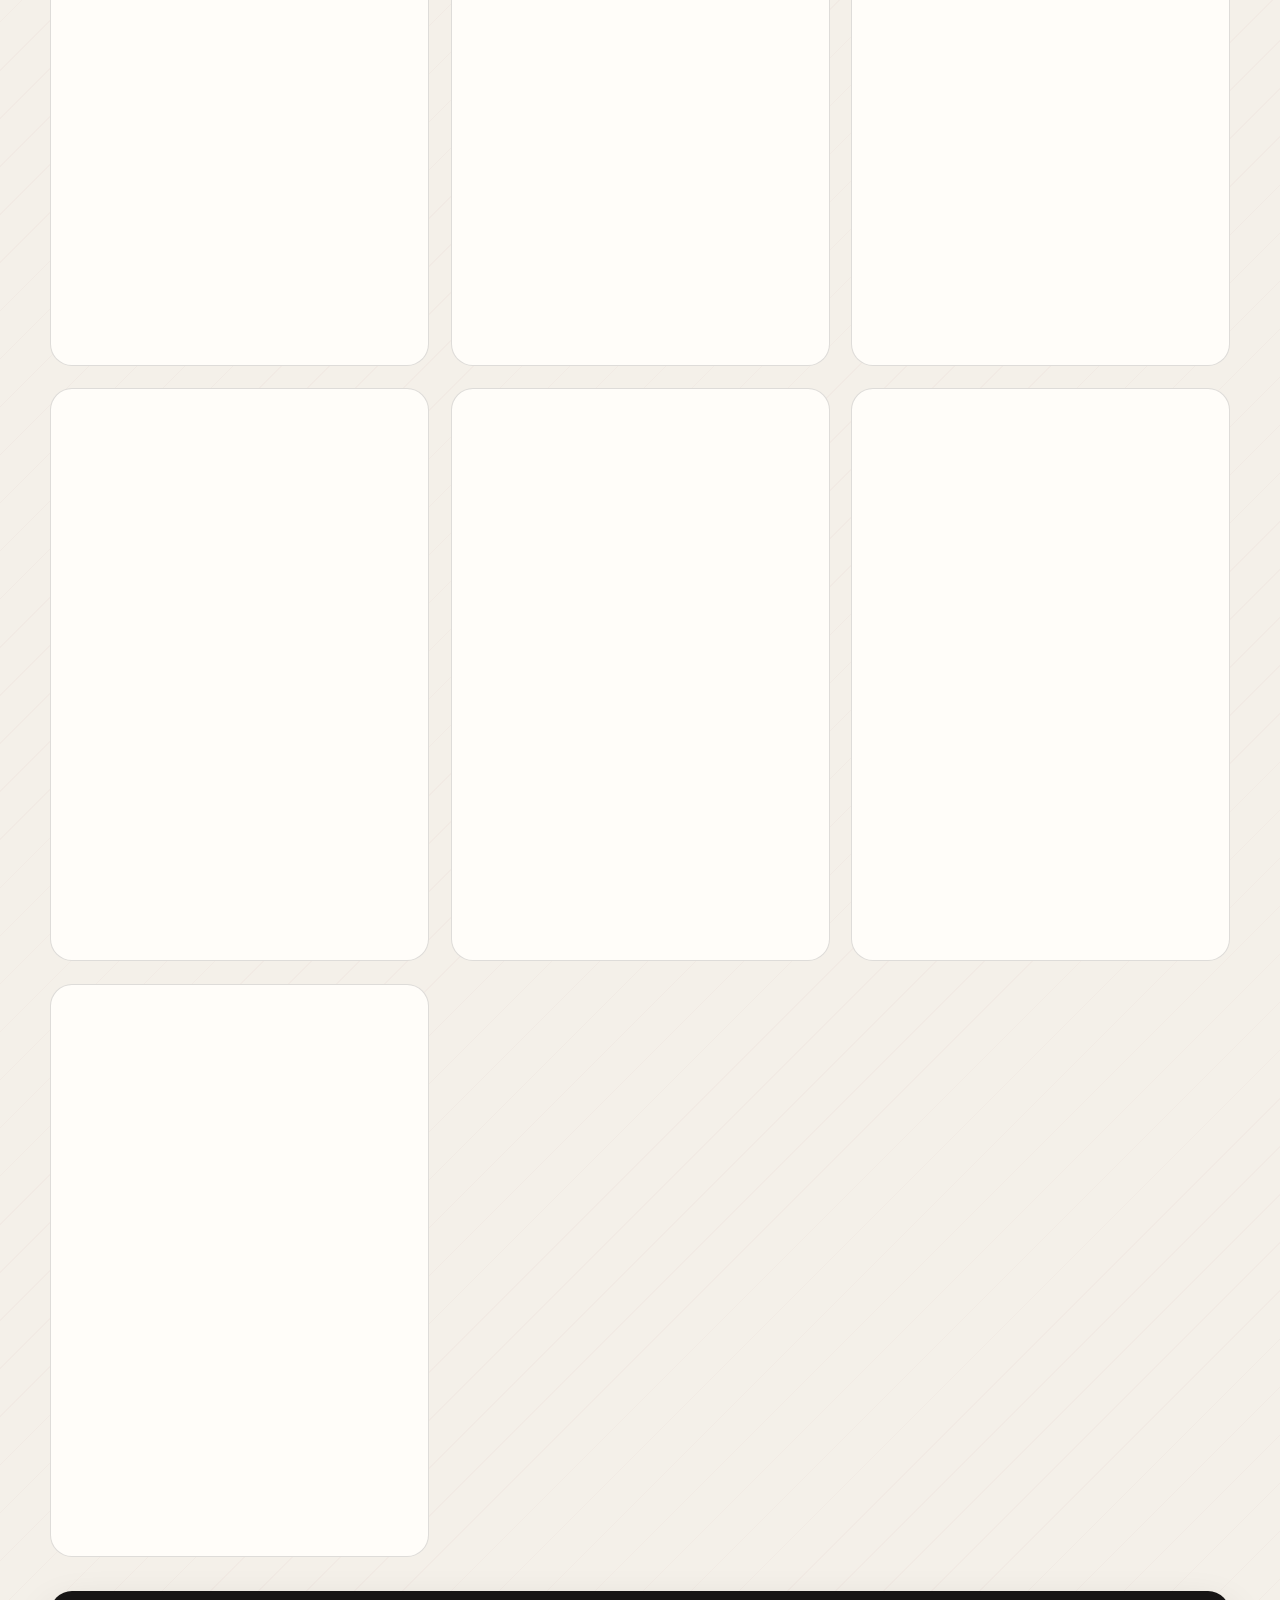
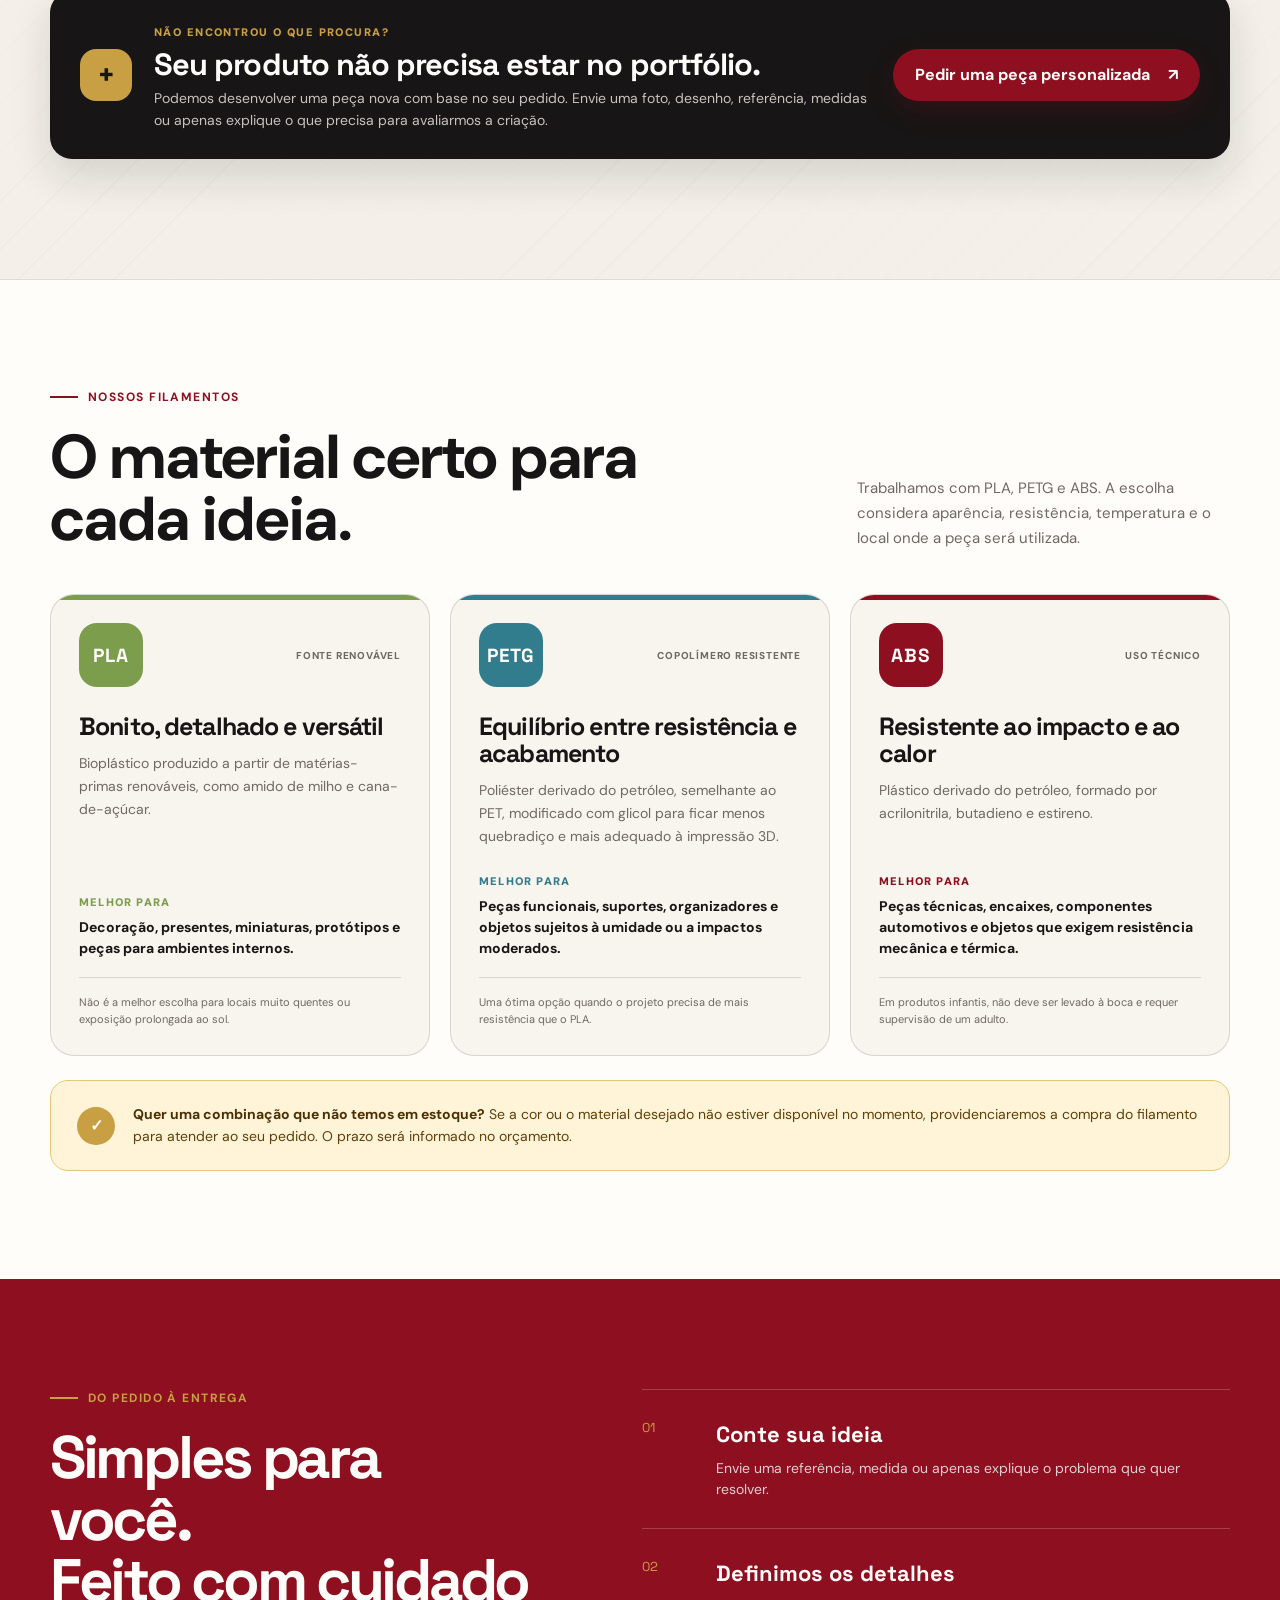
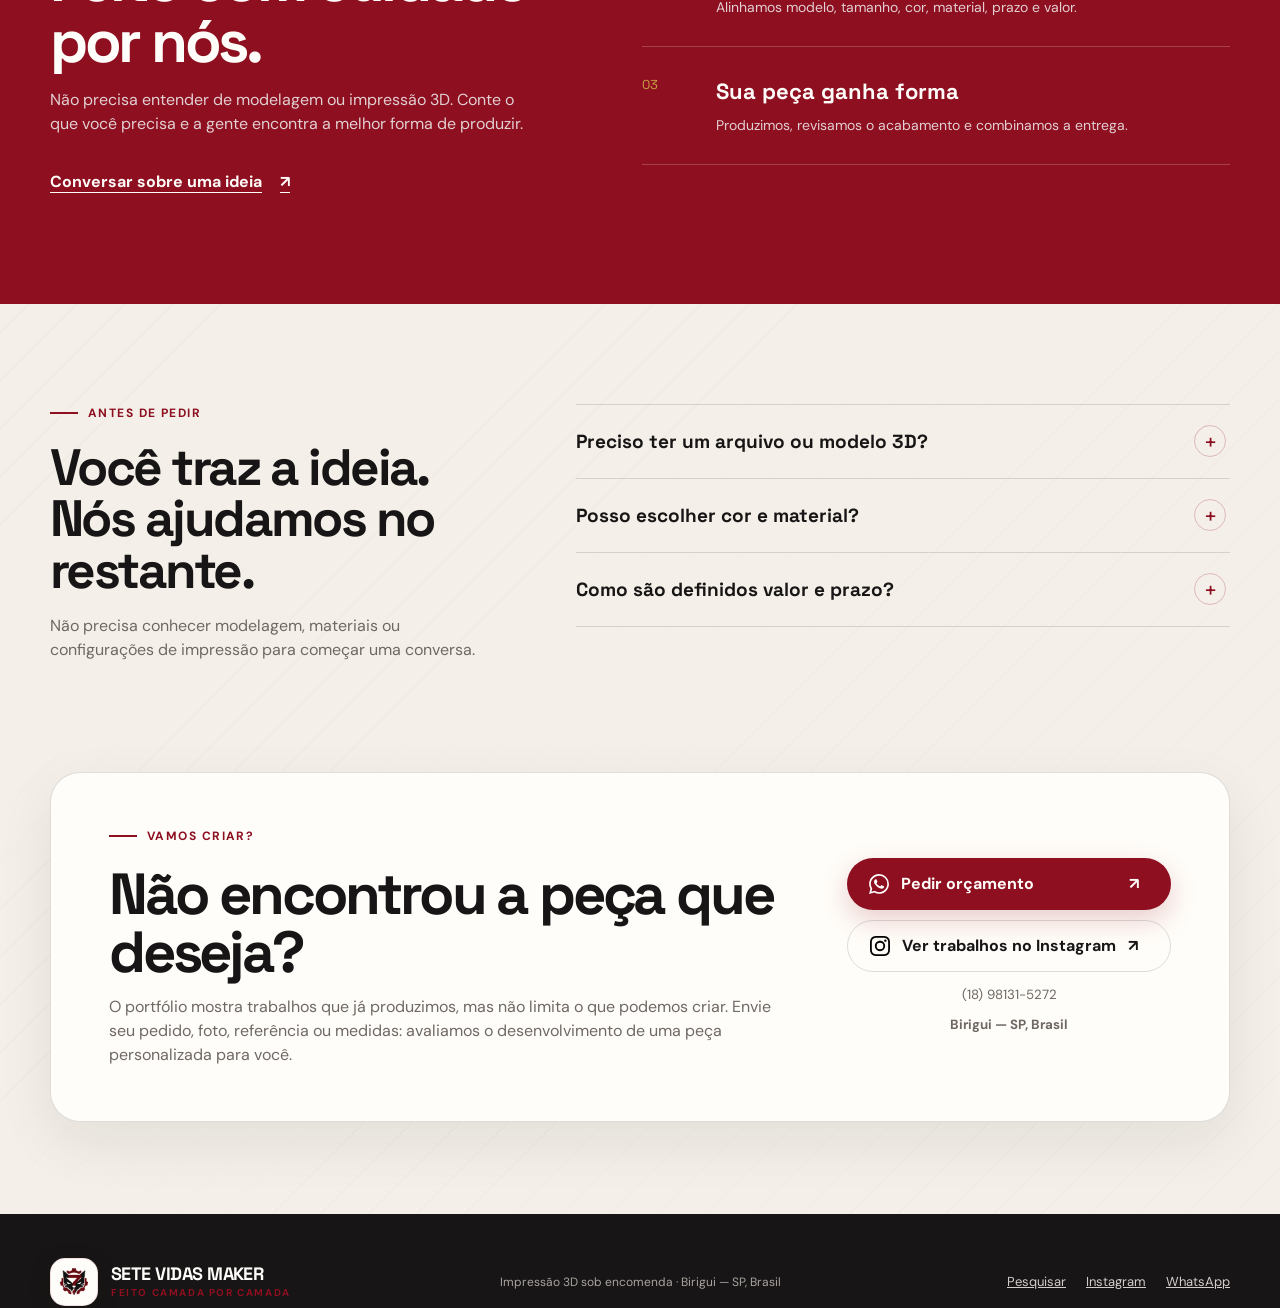
==== commit 8bddcfec: "Adiciona pesquisa de produtos ao portfólio" ====
--- a/index.html
+++ b/index.html
@@ -25,7 +25,7 @@
   <link rel="preconnect" href="https://fonts.googleapis.com">
   <link rel="preconnect" href="https://fonts.gstatic.com" crossorigin>
   <link href="https://fonts.googleapis.com/css2?family=DM+Sans:wght@400;500;600;700&family=Space+Grotesk:wght@500;600;700&display=swap" rel="stylesheet">
-  <link rel="stylesheet" href="style.css?v=20260823-1">
+  <link rel="stylesheet" href="style.css?v=20260823-2">
   <script>
     window.dataLayer = window.dataLayer || [];
     function gtag(){dataLayer.push(arguments);}
@@ -38,7 +38,7 @@
     gtag("config", "G-SZGTYKNT2E");
   </script>
   <script async src="https://www.googletagmanager.com/gtag/js?id=G-SZGTYKNT2E"></script>
-  <script src="analytics.js?v=20260730-2" defer></script>
+  <script src="analytics.js?v=20260823-1" defer></script>
   <script src="config.js?v=20260727-1" defer></script>
   <script src="app.js?v=20260730-1" defer></script>
   <script type="application/ld+json">
@@ -70,6 +70,7 @@
       </a>
       <nav aria-label="Navegação principal">
         <a href="#produtos">Produtos</a>
+        <a href="pesquisa.html">Pesquisar</a>
         <a href="#materiais">Materiais</a>
         <a href="#como-funciona">Como funciona</a>
         <a href="#duvidas">Dúvidas</a>
@@ -126,6 +127,7 @@
           </div>
           <p>Explore trabalhos reais e filtre pelo seu interesse. Gostou de uma peça ou quer adaptar uma ideia? É só chamar.</p>
         </div>
+        <a class="catalog-search-link" href="pesquisa.html"><span class="search-icon" aria-hidden="true"></span><span><strong>Procurando algo específico?</strong> Pesquise por nome, material ou característica</span><span aria-hidden="true">→</span></a>
         <div class="category-filter-panel" aria-labelledby="category-filter-title">
           <div class="category-filter-heading">
             <div>
@@ -262,7 +264,7 @@
         <span class="brand-copy"><strong id="brand-name-2">Sete Vidas Maker</strong><small>Feito camada por camada</small></span>
       </a>
       <p>Impressão 3D sob encomenda · Birigui — SP, Brasil</p>
-      <div class="footer-links"><a class="js-instagram" href="#" target="_blank" rel="noopener">Instagram</a><a class="js-whatsapp" href="#">WhatsApp</a></div>
+      <div class="footer-links"><a href="pesquisa.html">Pesquisar</a><a class="js-instagram" href="#" target="_blank" rel="noopener">Instagram</a><a class="js-whatsapp" href="#">WhatsApp</a></div>
     </div>
   </footer>
 
--- a/style.css
+++ b/style.css
@@ -18,6 +18,7 @@
 * { box-sizing: border-box; }
 html { scroll-behavior: smooth; }
 body { min-height: 100vh; margin: 0; min-width: 320px; display: flex; flex-direction: column; background-color: var(--paper); background-image: repeating-linear-gradient(135deg, rgba(141, 15, 32, .025) 0 1px, transparent 1px 34px); color: var(--ink); font-family: var(--body); line-height: 1.5; }
+.sr-only { position: absolute !important; width: 1px; height: 1px; padding: 0; margin: -1px; overflow: hidden; clip: rect(0, 0, 0, 0); white-space: nowrap; border: 0; }
 main { flex: 1 0 auto; }
 img { max-width: 100%; }
 a { color: inherit; }
@@ -86,6 +87,14 @@
 .section-heading { display: grid; grid-template-columns: minmax(0, 1.2fr) minmax(260px, .55fr); gap: 48px; align-items: end; }
 .section-heading h2 { margin: 0; max-width: 650px; font-size: clamp(38px, 5vw, 62px); line-height: 1; }
 .section-heading > p { margin: 0; color: var(--muted); font-size: 15px; }
+.catalog-search-link { display: grid; grid-template-columns: 42px minmax(0, 1fr) auto; gap: 15px; align-items: center; margin-top: 32px; padding: 17px 20px; color: var(--ink); background: var(--white); border: 1px solid rgba(141,15,32,.2); border-radius: 16px; box-shadow: 0 12px 28px rgba(35,28,23,.07); text-decoration: none; transition: transform .18s ease, border-color .18s ease, box-shadow .18s ease; }
+.catalog-search-link:hover { transform: translateY(-2px); border-color: rgba(141,15,32,.48); box-shadow: 0 16px 34px rgba(35,28,23,.1); }
+.catalog-search-link > span:nth-child(2) { display: grid; color: var(--muted); font-size: 13px; }
+.catalog-search-link strong { color: var(--ink); font-size: 15px; }
+.catalog-search-link > span:last-child { color: var(--wine); font-size: 22px; }
+.search-icon { position: relative; display: inline-block; width: 20px; height: 20px; border: 2px solid currentColor; border-radius: 50%; }
+.search-icon::after { content: ''; position: absolute; width: 8px; height: 2px; right: -6px; bottom: -3px; background: currentColor; border-radius: 2px; transform: rotate(45deg); transform-origin: left center; }
+.catalog-search-link > .search-icon { display: block; width: 17px; height: 17px; margin-left: 8px; color: var(--wine); }
 .category-filter-panel { margin: 38px 0 30px; padding: 24px; border: 1px solid rgba(18, 17, 16, .14); border-radius: 22px; background: rgba(255, 255, 255, .72); box-shadow: 0 18px 45px rgba(35, 28, 23, .07); }
 .category-filter-heading { display: flex; align-items: end; justify-content: space-between; gap: 28px; padding-bottom: 18px; border-bottom: 1px solid var(--line); }
 .category-filter-heading h3 { margin: 4px 0 0; max-width: 620px; font-family: var(--display); font-size: clamp(22px, 2vw, 31px); line-height: 1.05; letter-spacing: -.03em; }
@@ -207,6 +216,37 @@
 .footer-links { display: flex; justify-content: flex-end; gap: 20px; }
 .footer-links a { color: #d2cdca; font-size: 13px; }
 
+/* Pesquisa de produtos */
+.search-page-main { min-height: 70vh; }
+.search-hero { padding: 84px 0 76px; color: var(--white); background: var(--ink); }
+.search-hero-inner { max-width: 940px; }
+.search-hero .eyebrow { color: var(--gold); }
+.search-hero h1 { max-width: 850px; margin: 0; font-size: clamp(48px, 7vw, 78px); line-height: .98; letter-spacing: -.055em; }
+.search-hero-inner > p:not(.eyebrow) { max-width: 720px; margin: 22px 0 0; color: #c9c3bf; font-size: 17px; line-height: 1.65; }
+.product-search-form { position: relative; display: grid; grid-template-columns: auto minmax(0, 1fr) auto auto; align-items: center; gap: 12px; margin-top: 34px; padding: 8px 8px 8px 24px; color: var(--muted); background: var(--white); border: 2px solid transparent; border-radius: 999px; box-shadow: 0 18px 45px rgba(0,0,0,.22); transition: border-color .18s ease; }
+.product-search-form:focus-within { border-color: var(--gold); }
+.product-search-form .search-icon { width: 18px; height: 18px; color: var(--wine); }
+.product-search-form input { min-width: 0; height: 52px; padding: 0 4px; color: var(--ink); background: transparent; border: 0; outline: 0; font: 600 17px var(--body); }
+.product-search-form input::placeholder { color: #938b86; font-weight: 500; }
+.product-search-form input::-webkit-search-cancel-button { display: none; }
+.product-search-form button { min-height: 46px; padding: 0 20px; border: 0; border-radius: 999px; cursor: pointer; font: 800 13px var(--body); }
+.product-search-form button[type="submit"] { color: var(--white); background: var(--wine); }
+.product-search-form button[type="submit"]:hover { background: var(--wine-bright); }
+.product-search-form #search-clear { padding-inline: 10px; color: var(--muted); background: transparent; }
+.search-suggestions { display: flex; flex-wrap: wrap; gap: 8px; align-items: center; margin-top: 18px; }
+.search-suggestions > span { margin-right: 4px; color: #aaa4a0; font-size: 12px; }
+.search-suggestions button { padding: 7px 12px; color: #e9e2dd; background: rgba(255,255,255,.08); border: 1px solid rgba(255,255,255,.16); border-radius: 999px; cursor: pointer; font: 700 12px var(--body); }
+.search-suggestions button:hover { color: var(--ink); background: var(--gold); border-color: var(--gold); }
+.search-results-section { padding: 76px 0 110px; }
+.search-results-heading { display: flex; justify-content: space-between; gap: 30px; align-items: end; margin-bottom: 30px; }
+.search-results-heading h2 { max-width: 800px; margin: 0; font: 700 clamp(34px, 4vw, 52px)/1 var(--display); letter-spacing: -.045em; overflow-wrap: anywhere; }
+.search-results-heading > p { margin: 0 0 4px; color: var(--muted); font-size: 14px; white-space: nowrap; }
+.search-results-grid { min-height: 260px; }
+.search-empty-state { border: 1px solid var(--line); box-shadow: 0 16px 40px rgba(23,21,21,.06); }
+.empty-search-icon { position: relative; display: inline-block; width: 40px; height: 40px; color: var(--wine); border: 4px solid currentColor; border-radius: 50%; }
+.empty-search-icon::after { content: ''; position: absolute; width: 16px; height: 4px; right: -12px; bottom: -6px; background: currentColor; border-radius: 3px; transform: rotate(45deg); transform-origin: left center; }
+.search-empty-actions { display: flex; flex-wrap: wrap; justify-content: center; gap: 10px; }
+
 /* Página individual do produto */
 .product-page-main { padding: 48px 0 100px; }
 .back-link { display: inline-flex; align-items: center; gap: 9px; margin-bottom: 30px; color: var(--muted); text-decoration: none; font-weight: 700; font-size: 13px; }
@@ -291,6 +331,7 @@
   .materials-heading { grid-template-columns: 1fr; gap: 22px; }
   .materials-grid { grid-template-columns: 1fr; }
   .material-card { min-height: 0; }
+  .search-results-heading { align-items: start; }
   .custom-project-callout { grid-template-columns: auto 1fr; }
   .custom-project-callout .button { grid-column: 2; justify-self: start; }
   .process-grid { gap: 48px; }
@@ -329,6 +370,9 @@
   .faq-section { padding: 72px 0 6px; }
   .grid { grid-template-columns: 1fr; }
   .category-filter-panel { margin-top: 28px; padding: 18px 16px; border-radius: 18px; }
+  .catalog-search-link { grid-template-columns: 34px minmax(0, 1fr) auto; margin-top: 24px; padding: 15px 14px; }
+  .catalog-search-link > span:nth-child(2) { font-size: 11px; }
+  .catalog-search-link strong { font-size: 13px; }
   .category-filter-heading { display: block; }
   .category-filter-heading > p { margin-top: 12px; }
   .filters { flex-wrap: nowrap; overflow-x: auto; margin-top: 16px; padding: 2px 2px 10px; scrollbar-width: none; scroll-snap-type: x proximity; }
@@ -339,6 +383,18 @@
   .materials-grid { margin-top: 30px; }
   .material-card { padding: 24px 22px; }
   .materials-stock-note { grid-template-columns: 1fr; padding: 21px 20px; }
+  .search-hero { padding: 56px 0 52px; }
+  .search-hero h1 { font-size: clamp(43px, 13vw, 58px); }
+  .search-hero-inner > p:not(.eyebrow) { font-size: 15px; }
+  .product-search-form { grid-template-columns: auto minmax(0, 1fr) auto; padding: 7px 7px 7px 20px; border-radius: 22px; }
+  .product-search-form input { height: 48px; font-size: 15px; }
+  .product-search-form button[type="submit"] { grid-column: 1 / -1; width: 100%; min-height: 44px; }
+  .product-search-form #search-clear { padding-inline: 6px; }
+  .search-results-section { padding: 58px 0 78px; }
+  .search-results-heading { display: block; margin-bottom: 24px; }
+  .search-results-heading > p { margin-top: 12px; white-space: normal; }
+  .search-empty-state { padding-inline: 18px; }
+  .search-empty-actions { display: grid; }
   .contact-section { padding: 58px 0; }
   .contact-card { width: min(100% - 24px, 1180px); padding: 34px 22px; border-radius: 24px; }
   .contact-actions { min-width: 0; }
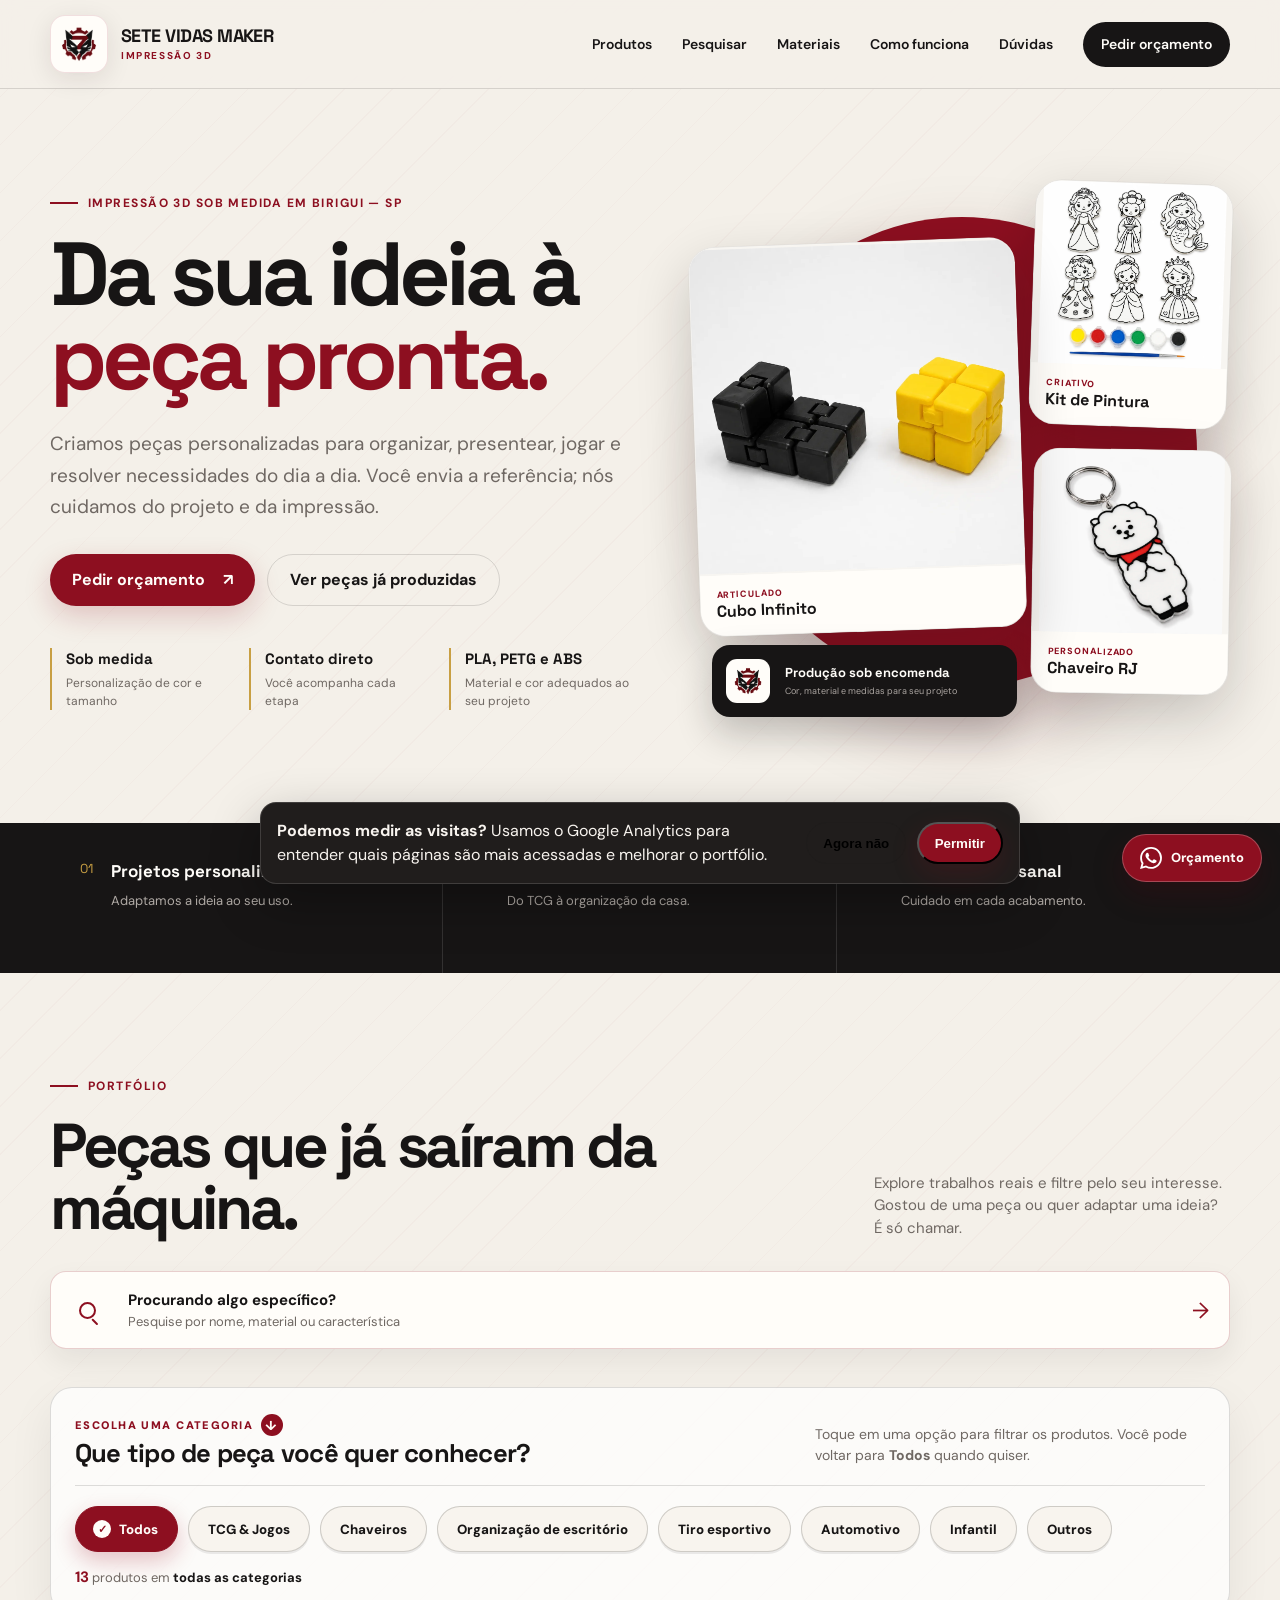
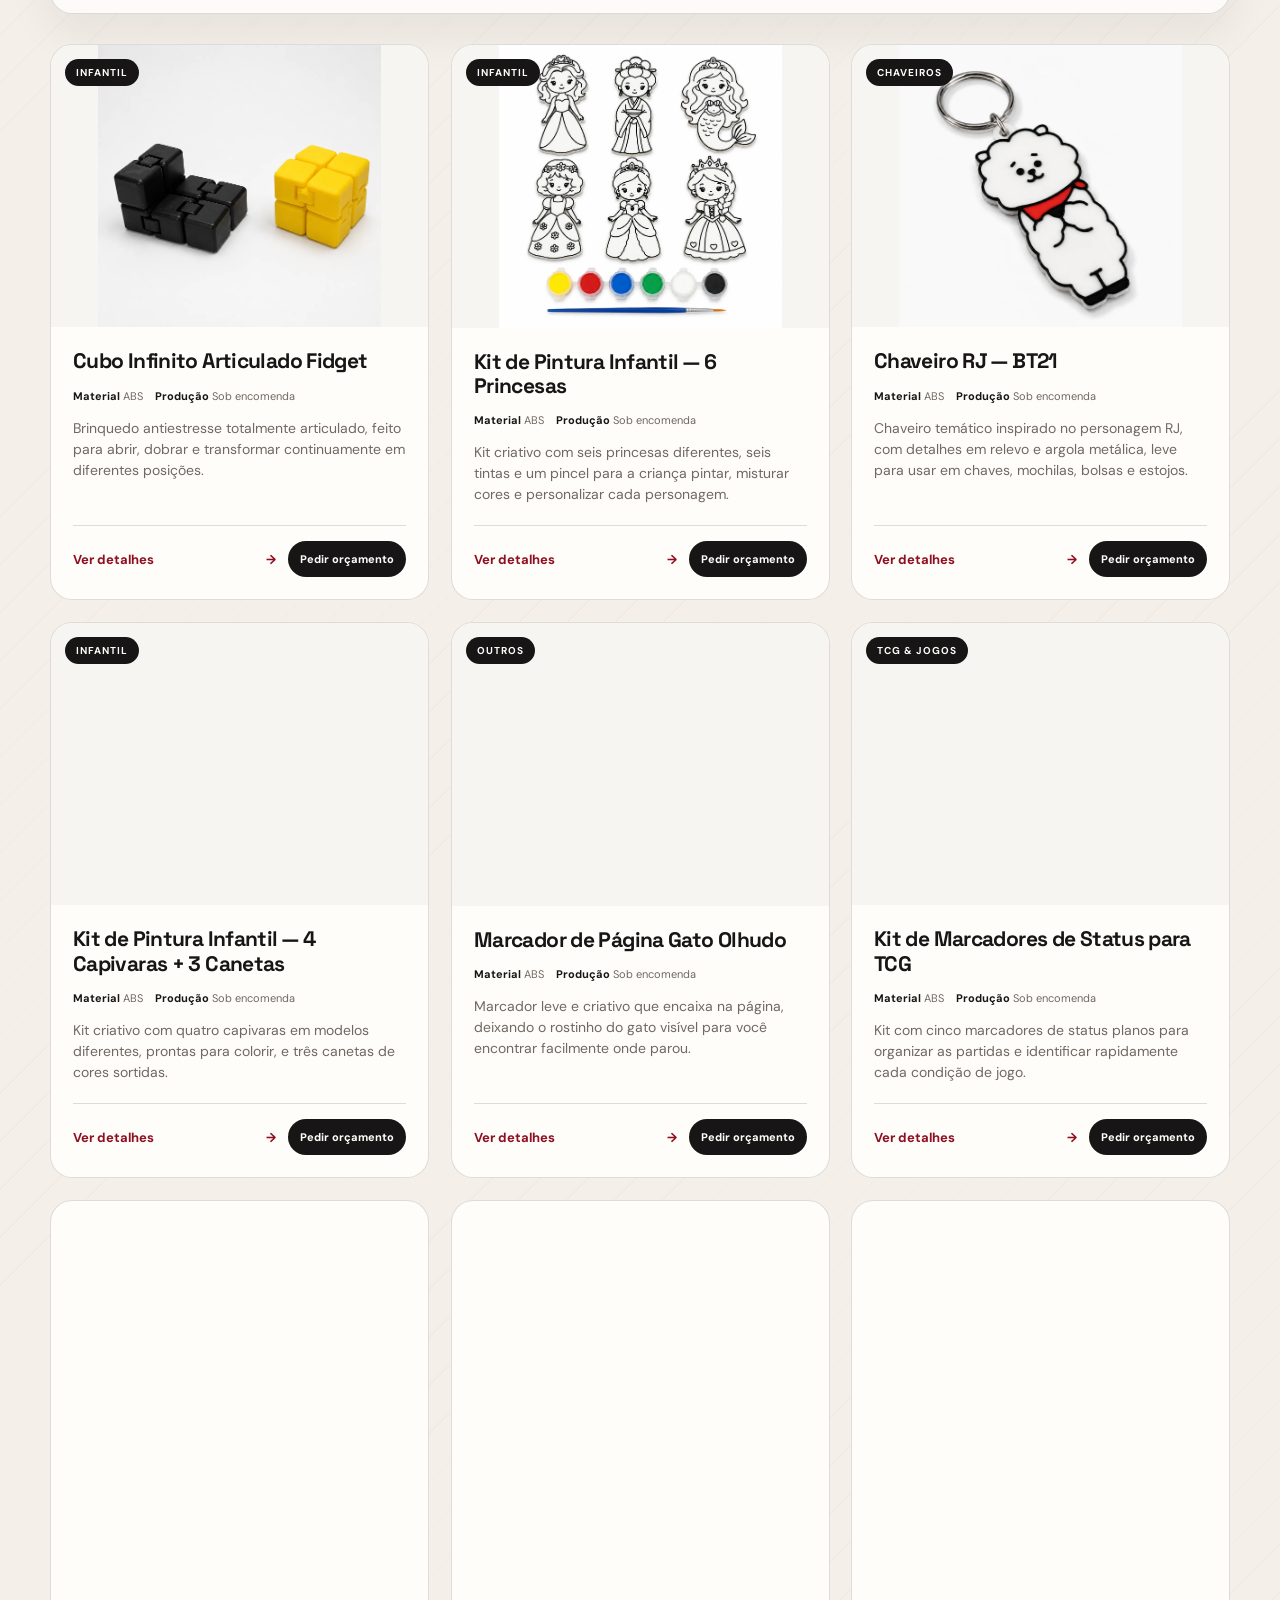
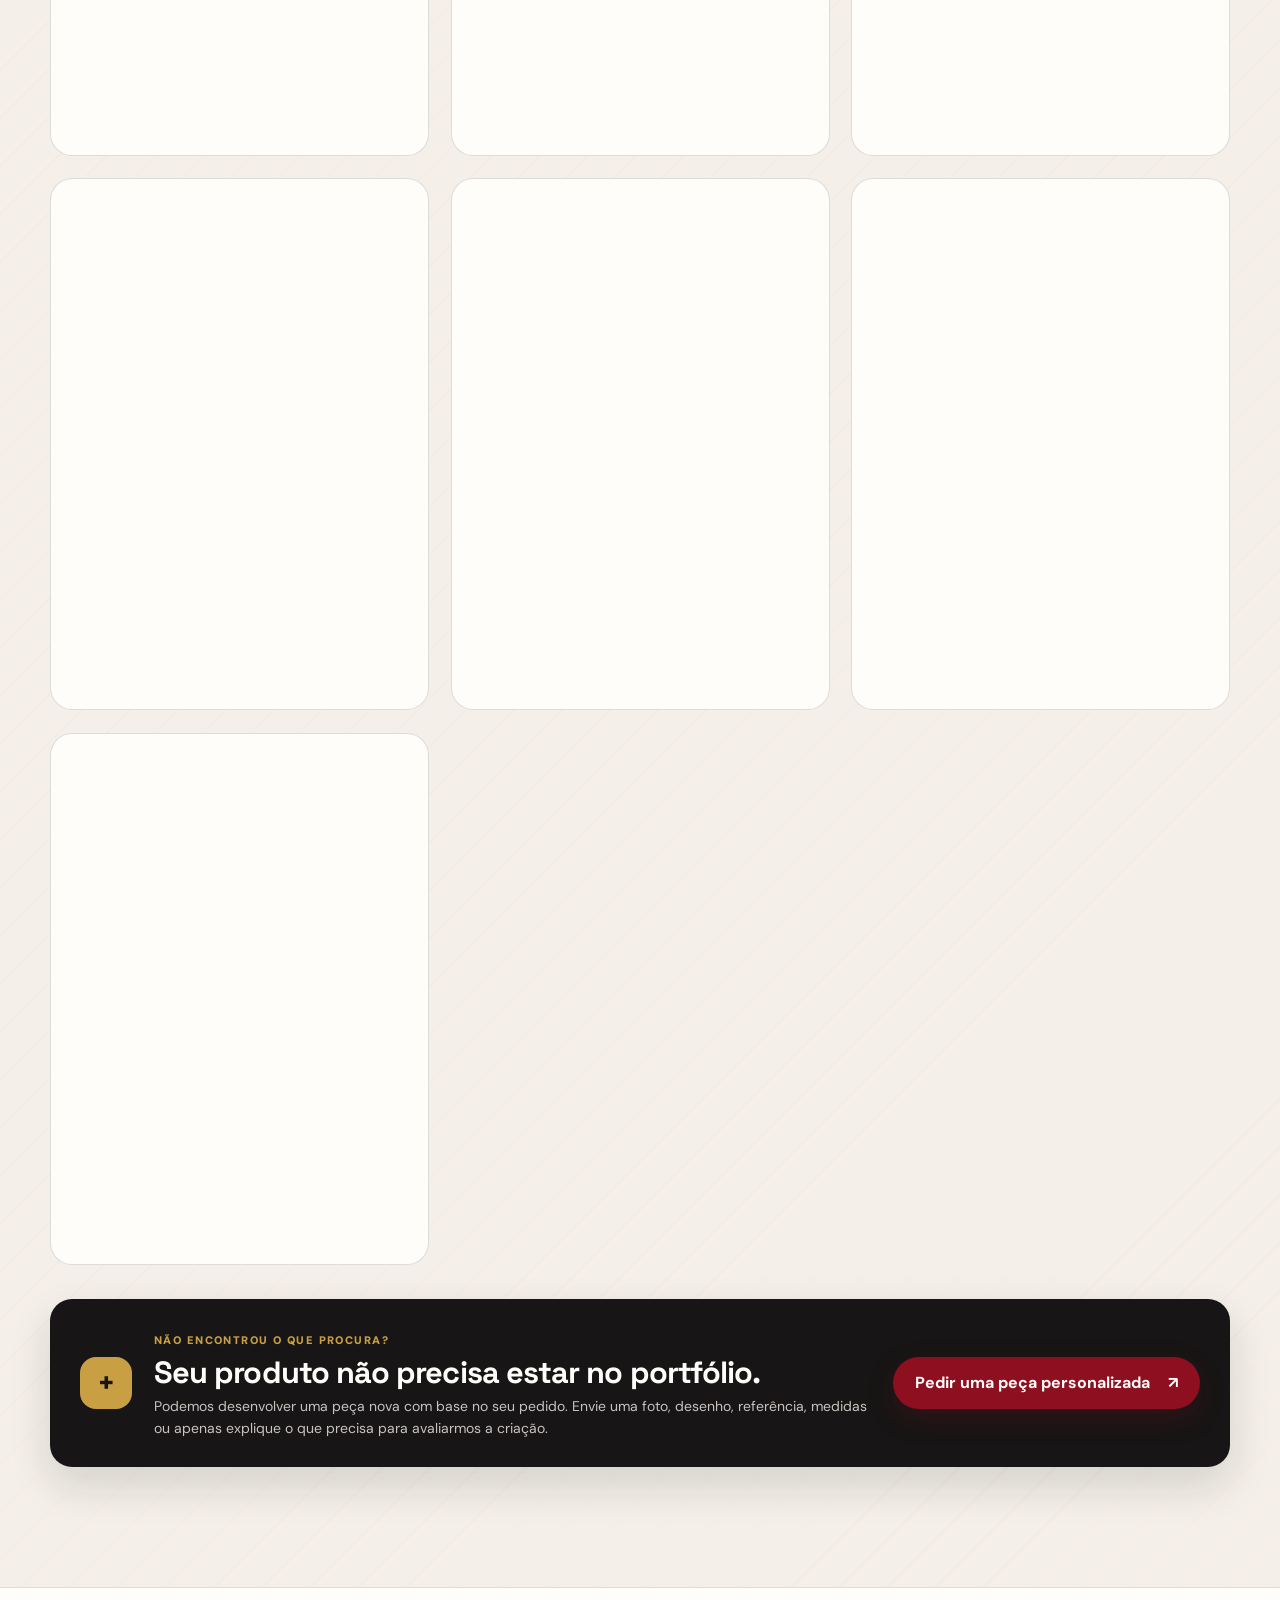
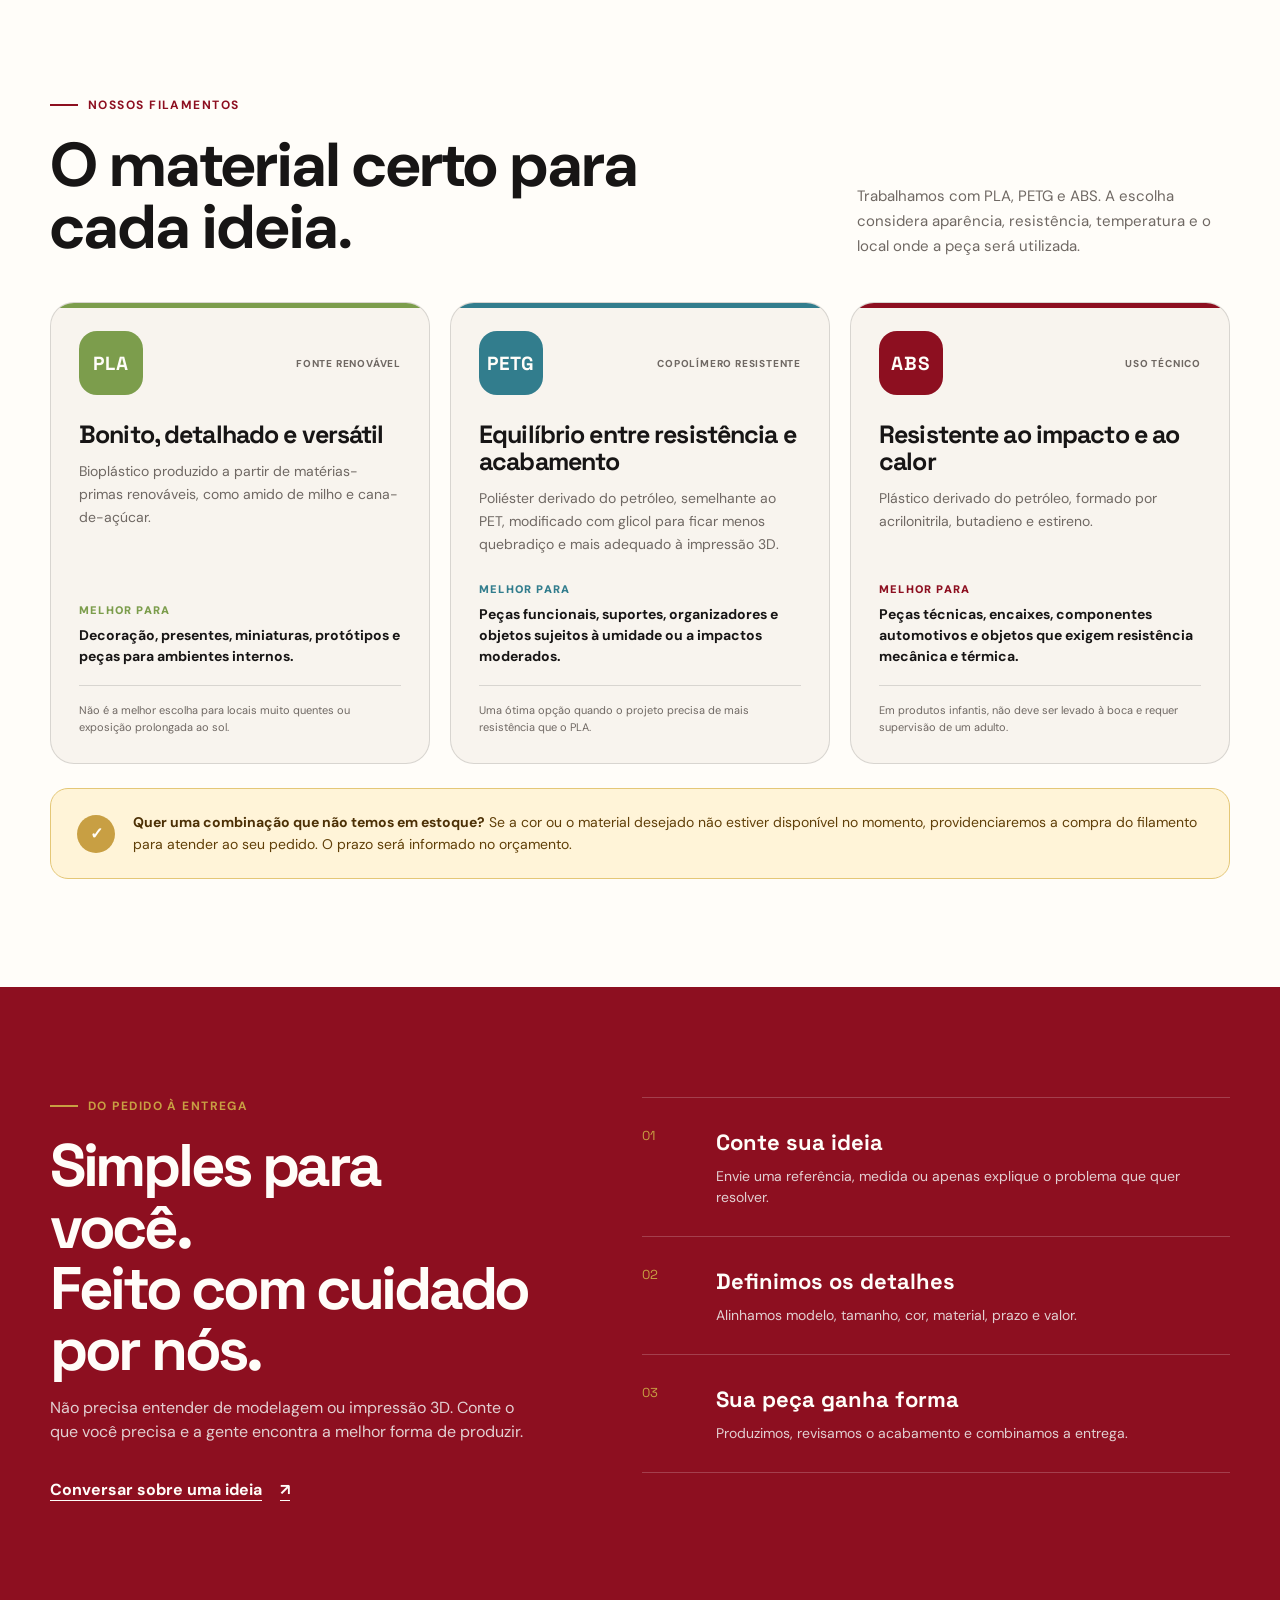
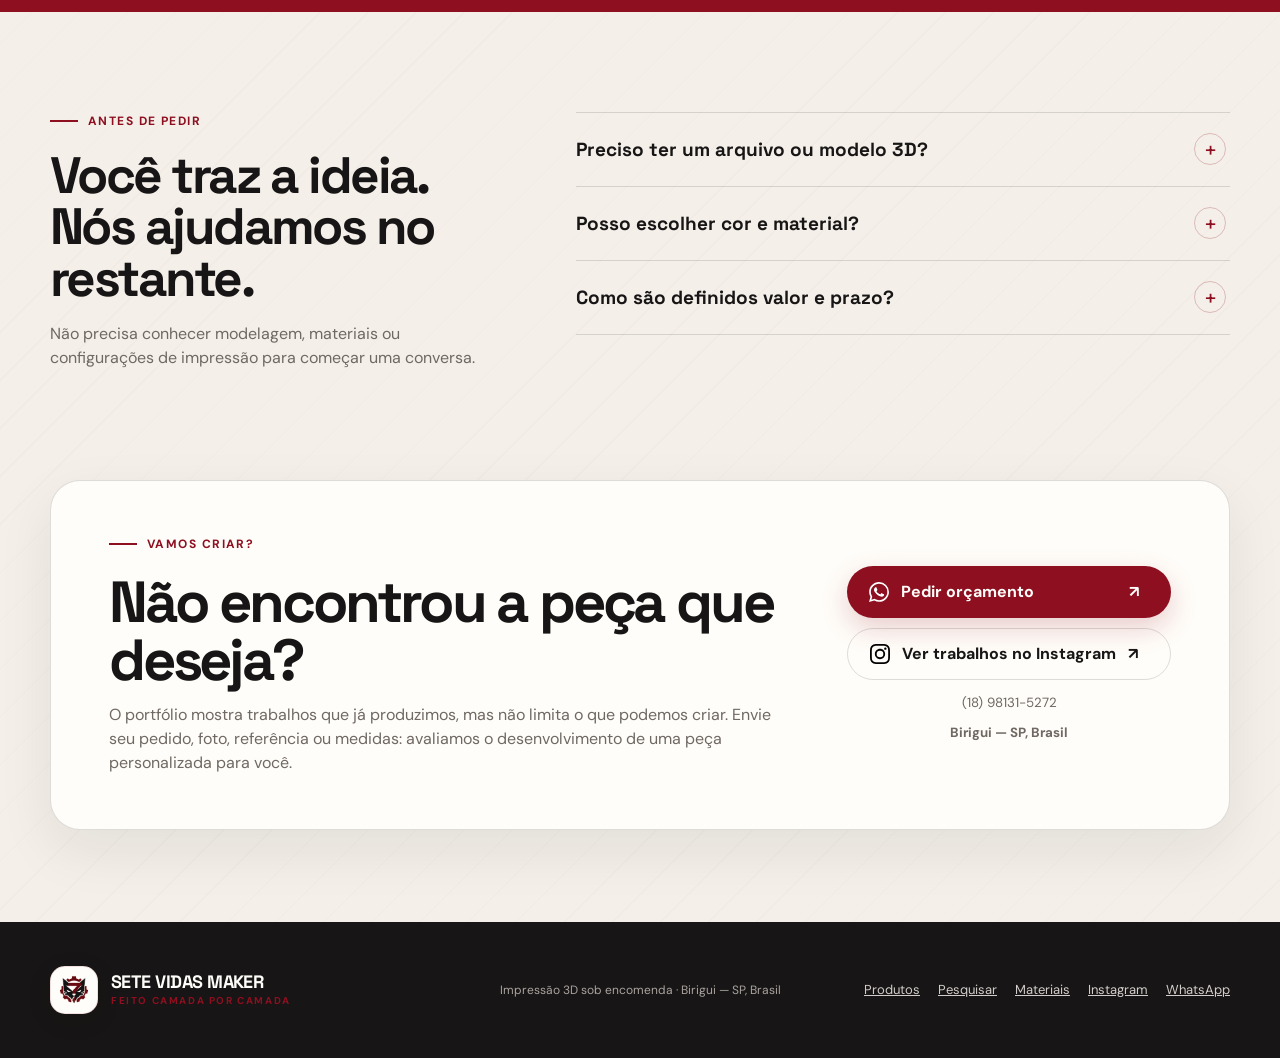
==== commit 8e8041de: "Refina design e experiência móvel do portfólio" ====
--- a/index.html
+++ b/index.html
@@ -25,7 +25,7 @@
   <link rel="preconnect" href="https://fonts.googleapis.com">
   <link rel="preconnect" href="https://fonts.gstatic.com" crossorigin>
   <link href="https://fonts.googleapis.com/css2?family=DM+Sans:wght@400;500;600;700&family=Space+Grotesk:wght@500;600;700&display=swap" rel="stylesheet">
-  <link rel="stylesheet" href="style.css?v=20260823-2">
+  <link rel="stylesheet" href="style.css?v=20260823-3">
   <script>
     window.dataLayer = window.dataLayer || [];
     function gtag(){dataLayer.push(arguments);}
@@ -38,9 +38,10 @@
     gtag("config", "G-SZGTYKNT2E");
   </script>
   <script async src="https://www.googletagmanager.com/gtag/js?id=G-SZGTYKNT2E"></script>
-  <script src="analytics.js?v=20260823-1" defer></script>
+  <script src="analytics.js?v=20260823-2" defer></script>
   <script src="config.js?v=20260727-1" defer></script>
-  <script src="app.js?v=20260730-1" defer></script>
+  <script src="navigation.js?v=20260823-1" defer></script>
+  <script src="app.js?v=20260823-1" defer></script>
   <script type="application/ld+json">
     {
       "@context": "https://schema.org",
@@ -68,14 +69,17 @@
         <span class="brand-mark"><img src="images/logo-mark.png" alt="" width="954" height="700" decoding="async"></span>
         <span class="brand-copy"><strong id="brand-name">Sete Vidas Maker</strong><small>Impressão 3D</small></span>
       </a>
-      <nav aria-label="Navegação principal">
+      <nav class="site-nav" id="site-navigation" aria-label="Navegação principal">
         <a href="#produtos">Produtos</a>
         <a href="pesquisa.html">Pesquisar</a>
         <a href="#materiais">Materiais</a>
         <a href="#como-funciona">Como funciona</a>
         <a href="#duvidas">Dúvidas</a>
-        <a class="nav-cta js-whatsapp" href="#contato">Fazer orçamento</a>
+        <a class="nav-cta js-whatsapp" href="#contato">Pedir orçamento</a>
       </nav>
+      <button class="mobile-menu-toggle" type="button" aria-controls="site-navigation" aria-expanded="false" aria-label="Abrir menu">
+        <span></span><span></span><span></span>
+      </button>
     </div>
   </header>
 
@@ -87,7 +91,7 @@
           <h1>Da sua ideia à <em>peça pronta.</em></h1>
           <p class="hero-lead" id="tagline">Criamos peças personalizadas para organizar, presentear, jogar e resolver necessidades do dia a dia. Você envia a referência; nós cuidamos do projeto e da impressão.</p>
           <div class="hero-actions">
-            <a class="button button-primary js-whatsapp" href="#contato">Pedir orçamento no WhatsApp <span aria-hidden="true">↗</span></a>
+            <a class="button button-primary js-whatsapp" href="#contato">Pedir orçamento <span aria-hidden="true">↗</span></a>
             <a class="button button-secondary" href="#produtos">Ver peças já produzidas</a>
           </div>
           <div class="hero-proof" aria-label="Diferenciais">
@@ -97,15 +101,22 @@
           </div>
         </div>
 
-        <div class="hero-visual" aria-label="Marca Sete Vidas Maker">
-          <div class="logo-stage">
-            <span class="stage-label">SETE VIDAS MAKER / IMPRESSÃO 3D</span>
-            <img src="images/logo.png" alt="Logo Sete Vidas Maker" width="1254" height="1254" fetchpriority="high" decoding="async">
-            <span class="stage-line"></span>
-          </div>
-          <div class="floating-note note-one"><b>01</b><span>Ideia</span></div>
-          <div class="floating-note note-two"><b>02</b><span>Impressão</span></div>
-          <div class="floating-note note-three"><b>03</b><span>Peça pronta</span></div>
+        <div class="hero-visual" aria-label="Produtos produzidos pela Sete Vidas Maker">
+          <div class="hero-product-stage">
+            <a class="hero-product-card hero-product-main" href="produto.html?id=cubo-infinito-articulado" data-product-id="cubo-infinito-articulado" data-product-name="Cubo Infinito Articulado Fidget" data-product-category="Infantil" data-item-list-name="Destaques da página inicial">
+              <img src="images/products/cubo-infinito-articulado.webp" alt="Cubo Infinito Articulado Fidget" width="1254" height="1254" fetchpriority="high" decoding="async">
+              <span><small>Articulado</small>Cubo Infinito</span>
+            </a>
+            <a class="hero-product-card hero-product-top" href="produto.html?id=kit-pintura-princesas" data-product-id="kit-pintura-princesas" data-product-name="Kit de Pintura Infantil — 6 Princesas" data-product-category="Infantil" data-item-list-name="Destaques da página inicial">
+              <img src="images/products/kit-pintura-princesas.webp" alt="Kit de Pintura Infantil com seis princesas" width="1254" height="1254" decoding="async">
+              <span><small>Criativo</small>Kit de Pintura</span>
+            </a>
+            <a class="hero-product-card hero-product-bottom" href="produto.html?id=chaveiro-rj-bt21" data-product-id="chaveiro-rj-bt21" data-product-name="Chaveiro RJ — BT21" data-product-category="Chaveiros" data-item-list-name="Destaques da página inicial">
+              <img src="images/products/chaveiro-rj-bt21.webp" alt="Chaveiro RJ — BT21" width="1254" height="1254" decoding="async">
+              <span><small>Personalizado</small>Chaveiro RJ</span>
+            </a>
+            <div class="hero-showcase-badge"><img src="images/logo-mark.png" alt="" width="954" height="700"><span><strong>Produção sob encomenda</strong><small>Cor, material e medidas para seu projeto</small></span></div>
+          </div>
         </div>
       </div>
     </section>
@@ -264,7 +275,7 @@
         <span class="brand-copy"><strong id="brand-name-2">Sete Vidas Maker</strong><small>Feito camada por camada</small></span>
       </a>
       <p>Impressão 3D sob encomenda · Birigui — SP, Brasil</p>
-      <div class="footer-links"><a href="pesquisa.html">Pesquisar</a><a class="js-instagram" href="#" target="_blank" rel="noopener">Instagram</a><a class="js-whatsapp" href="#">WhatsApp</a></div>
+      <div class="footer-links"><a href="#produtos">Produtos</a><a href="pesquisa.html">Pesquisar</a><a href="#materiais">Materiais</a><a class="js-instagram" href="#" target="_blank" rel="noopener">Instagram</a><a class="js-whatsapp" href="#">WhatsApp</a></div>
     </div>
   </footer>
 
--- a/style.css
+++ b/style.css
@@ -29,18 +29,23 @@
 .container { width: min(1180px, calc(100% - 48px)); margin: 0 auto; }
 
 .site-header { position: sticky; top: 0; z-index: 50; background: rgba(244,240,233,.94); -webkit-backdrop-filter: blur(10px); backdrop-filter: blur(10px); border-bottom: 1px solid var(--line); }
-.header-inner { min-height: 88px; display: flex; align-items: center; justify-content: space-between; gap: 32px; }
+.header-inner { position: relative; min-height: 88px; display: flex; align-items: center; justify-content: space-between; gap: 32px; }
 .brand { display: inline-flex; align-items: center; gap: 13px; text-decoration: none; min-width: 0; }
 .brand-mark { width: 58px; height: 58px; flex: 0 0 58px; border-radius: 15px; background: var(--white); box-shadow: 0 6px 24px rgba(40,18,18,.1); display: grid; place-items: center; border: 1px solid rgba(141,15,32,.12); overflow: hidden; }
 .brand-mark img { width: 48px; height: 48px; object-fit: contain; }
 .brand-copy { display: grid; line-height: 1.05; }
 .brand-copy strong { font-family: var(--display); text-transform: uppercase; letter-spacing: -.03em; font-size: 18px; }
 .brand-copy small { color: var(--wine); font-weight: 700; font-size: 10px; text-transform: uppercase; letter-spacing: .16em; margin-top: 5px; }
-nav { display: flex; align-items: center; gap: 30px; }
-nav a { text-decoration: none; font-weight: 600; font-size: 14px; }
-nav a:not(.nav-cta):hover { color: var(--wine); }
+.site-nav { display: flex; align-items: center; gap: 30px; }
+.site-nav a { text-decoration: none; font-weight: 600; font-size: 14px; }
+.site-nav a:not(.nav-cta):hover, .site-nav a[aria-current="page"] { color: var(--wine); }
 .nav-cta { color: var(--white); background: var(--ink); padding: 12px 18px; border-radius: 999px; }
 .nav-cta:hover { background: var(--wine); }
+.mobile-menu-toggle { display: none; width: 48px; height: 48px; padding: 0; place-items: center; align-content: center; gap: 5px; color: var(--ink); background: var(--white); border: 1px solid var(--line); border-radius: 14px; cursor: pointer; box-shadow: 0 6px 20px rgba(35,28,23,.08); }
+.mobile-menu-toggle span { display: block; width: 20px; height: 2px; background: currentColor; border-radius: 2px; transition: transform .2s ease, opacity .2s ease; }
+.mobile-menu-toggle.is-open span:nth-child(1) { transform: translateY(7px) rotate(45deg); }
+.mobile-menu-toggle.is-open span:nth-child(2) { opacity: 0; }
+.mobile-menu-toggle.is-open span:nth-child(3) { transform: translateY(-7px) rotate(-45deg); }
 
 .hero { overflow: hidden; padding: 68px 0 76px; }
 .hero-grid { display: grid; grid-template-columns: 1.04fr .96fr; gap: 64px; align-items: center; }
@@ -64,16 +69,21 @@
 .hero-proof span { color: var(--muted); font-size: 12px; margin-top: 3px; }
 
 .hero-visual { position: relative; min-height: 590px; display: grid; place-items: center; }
-.hero-visual::before { content: ''; position: absolute; width: 450px; height: 450px; border-radius: 50%; background: var(--wine); box-shadow: 0 36px 80px rgba(91,8,19,.28); }
-.logo-stage { position: relative; z-index: 2; width: min(440px, 88%); aspect-ratio: 1; background: var(--white); border-radius: 38px; display: grid; place-items: center; box-shadow: 0 30px 70px rgba(23,21,21,.22); transform: rotate(-3deg); overflow: hidden; }
-.logo-stage img { width: 86%; height: 86%; object-fit: contain; }
-.stage-label { position: absolute; top: 20px; left: 24px; color: var(--muted); font-family: monospace; font-size: 10px; letter-spacing: .12em; }
-.stage-line { position: absolute; height: 4px; width: 62px; border-radius: 2px; background: var(--gold); bottom: 25px; right: 25px; }
-.floating-note { position: absolute; z-index: 4; background: var(--ink); color: var(--white); border-radius: 16px; padding: 12px 16px; display: flex; align-items: center; gap: 10px; box-shadow: 0 14px 34px rgba(23,21,21,.2); font-size: 12px; }
-.floating-note b { color: var(--gold); font-family: var(--display); }
-.note-one { top: 10%; left: 0; }
-.note-two { top: 43%; right: -2%; }
-.note-three { bottom: 7%; left: 4%; }
+.hero-visual::before { content: ''; position: absolute; width: 470px; height: 470px; border-radius: 50%; background: var(--wine); box-shadow: 0 36px 80px rgba(91,8,19,.24); }
+.hero-product-stage { position: relative; z-index: 2; width: min(550px, 100%); height: 540px; }
+.hero-product-card { position: absolute; display: block; overflow: hidden; color: var(--ink); background: var(--white); border: 1px solid rgba(23,21,21,.1); border-radius: 26px; box-shadow: 0 22px 55px rgba(23,21,21,.2); text-decoration: none; transition: transform .25s ease, box-shadow .25s ease; }
+.hero-product-card:hover { z-index: 5; transform: translateY(-6px) rotate(0); box-shadow: 0 30px 68px rgba(23,21,21,.27); }
+.hero-product-card img { width: 100%; height: calc(100% - 60px); object-fit: contain; display: block; background: #f7f5f1; }
+.hero-product-card > span { position: absolute; inset: auto 0 0; min-height: 60px; display: grid; align-content: center; padding: 10px 16px; background: var(--white); font: 700 16px/1.1 var(--display); }
+.hero-product-card small { display: block; margin-bottom: 3px; color: var(--wine); font: 800 9px/1 var(--body); letter-spacing: .1em; text-transform: uppercase; }
+.hero-product-main { z-index: 2; top: 60px; left: 0; width: 61%; height: 390px; transform: rotate(-2deg); }
+.hero-product-top { top: 0; right: 0; width: 37%; height: 245px; transform: rotate(2deg); }
+.hero-product-bottom { right: 0; bottom: 28px; width: 37%; height: 245px; transform: rotate(1deg); }
+.hero-showcase-badge { position: absolute; z-index: 4; bottom: 5px; left: 18px; display: grid; grid-template-columns: 48px 1fr; gap: 11px; align-items: center; width: 305px; min-height: 72px; padding: 10px 14px; color: var(--white); background: var(--ink); border-radius: 18px; box-shadow: 0 16px 36px rgba(23,21,21,.24); }
+.hero-showcase-badge img { width: 44px; height: 44px; padding: 3px; object-fit: contain; background: var(--white); border-radius: 11px; }
+.hero-showcase-badge strong, .hero-showcase-badge small { display: block; }
+.hero-showcase-badge strong { font: 700 13px/1.2 var(--display); }
+.hero-showcase-badge small { margin-top: 4px; color: #aaa4a0; font-size: 9px; line-height: 1.35; }
 
 .highlights { background: var(--ink); color: var(--white); }
 .highlight-grid { display: grid; grid-template-columns: repeat(3, 1fr); }
@@ -114,15 +124,15 @@
 .card { position: relative; background: var(--white); border: 1px solid var(--line); border-radius: var(--radius); overflow: hidden; display: flex; flex-direction: column; content-visibility: auto; contain-intrinsic-size: 560px; animation: cardIn .45s ease backwards; transition: transform .22s, box-shadow .22s; }
 .card:hover { transform: translateY(-5px); box-shadow: 0 22px 46px rgba(23,21,21,.12); }
 @keyframes cardIn { from { opacity: 0; transform: translateY(12px); } }
-.card-image-wrap { position: relative; aspect-ratio: 4/3; background: var(--paper-deep); overflow: hidden; }
-.card-image-wrap img { width: 100%; height: 100%; object-fit: cover; display: block; transition: transform .5s; }
+.card-image-wrap { position: relative; aspect-ratio: 4/3; background: #f7f5f1; overflow: hidden; }
+.card-image-wrap img { width: 100%; height: 100%; object-fit: contain; display: block; transition: transform .5s; }
 .card:hover .card-image-wrap img { transform: scale(1.025); }
 .cat-chip { position: absolute; z-index: 2; top: 14px; left: 14px; color: var(--white); background: var(--ink); border-radius: 999px; padding: 6px 11px; font-size: 10px; font-weight: 700; text-transform: uppercase; letter-spacing: .1em; }
 .card-body { display: flex; flex-direction: column; flex: 1; padding: 22px; }
 .card-body h3 { font-family: var(--display); font-size: 21px; line-height: 1.15; letter-spacing: -.03em; margin: 0 0 14px; }
 .card-stats { display: flex; flex-wrap: wrap; gap: 6px 12px; margin-bottom: 14px; color: var(--muted); font-size: 11px; }
 .card-stats b { color: var(--ink); }
-.card-desc { flex: 1; margin: 0; color: var(--muted); font-size: 14px; }
+.card-desc { flex: 1; display: -webkit-box; min-height: 63px; margin: 0; overflow: hidden; color: var(--muted); font-size: 14px; -webkit-box-orient: vertical; -webkit-line-clamp: 3; }
 .child-safety-note { margin: 16px 0 0; padding: 12px 14px; color: #6f3413; background: #fff3df; border: 1px solid #e9c594; border-radius: 12px; font-size: 12px; line-height: 1.5; }
 .child-safety-note strong { color: #9a3f12; }
 .card-tags { display: flex; flex-wrap: wrap; gap: 6px; margin-top: 18px; }
@@ -213,7 +223,7 @@
 .footer-brand .brand-mark { width: 48px; height: 48px; flex-basis: 48px; }
 .footer-brand .brand-mark img { width: 40px; height: 40px; }
 .footer-inner > p { margin: 0; color: #aaa4a0; font-size: 12px; text-align: center; }
-.footer-links { display: flex; justify-content: flex-end; gap: 20px; }
+.footer-links { display: flex; flex-wrap: wrap; justify-content: flex-end; gap: 10px 18px; }
 .footer-links a { color: #d2cdca; font-size: 13px; }
 
 /* Pesquisa de produtos */
@@ -255,13 +265,16 @@
 .product-detail-gallery { position: sticky; top: 116px; min-width: 0; }
 .product-detail-media { min-height: 520px; display: grid; place-items: center; background: var(--white); border: 1px solid var(--line); border-radius: 30px; overflow: hidden; box-shadow: 0 20px 55px rgba(23,21,21,.08); }
 .product-detail-media img { width: 100%; max-height: 680px; object-fit: contain; display: block; }
-.gallery-thumbnails { display: flex; gap: 10px; margin-top: 14px; padding: 3px 2px 8px; overflow-x: auto; scrollbar-width: thin; }
+.gallery-thumbnails { display: flex; gap: 10px; margin-top: 14px; padding: 3px 2px 8px; overflow-x: auto; scrollbar-width: none; scroll-snap-type: x proximity; }
+.gallery-thumbnails::-webkit-scrollbar { display: none; }
 .gallery-thumbnail { width: 72px; height: 72px; flex: 0 0 72px; padding: 0; overflow: hidden; border: 2px solid transparent; border-radius: 14px; background: var(--white); cursor: pointer; opacity: .68; transition: border-color .2s, opacity .2s, transform .2s; }
+.gallery-thumbnail { scroll-snap-align: start; }
 .gallery-thumbnail:hover { opacity: 1; transform: translateY(-2px); }
 .gallery-thumbnail.is-active { border-color: var(--wine); opacity: 1; }
 .gallery-thumbnail:focus-visible { outline: 3px solid rgba(141,15,32,.24); outline-offset: 2px; }
 .gallery-thumbnail img { width: 100%; height: 100%; object-fit: cover; display: block; }
-.gallery-hint { margin: 2px 0 0; color: var(--muted); font-size: 11px; text-align: center; }
+.gallery-hint { display: flex; justify-content: space-between; gap: 12px; margin: 3px 2px 0; color: var(--muted); font-size: 11px; }
+.gallery-hint strong { color: var(--ink); }
 .detail-category { display: inline-flex; align-items: center; min-height: 30px; padding: 0 12px; color: var(--white); background: var(--ink); border-radius: 999px; font-size: 10px; font-weight: 700; text-transform: uppercase; letter-spacing: .1em; text-decoration: none; }
 .detail-categories { display: flex; flex-wrap: wrap; gap: 8px; }
 .product-detail-copy h1 { margin: 20px 0 18px; font: 700 clamp(40px, 5vw, 66px)/.98 var(--display); letter-spacing: -.055em; }
@@ -276,10 +289,11 @@
 .detail-tags { display: flex; flex-wrap: wrap; gap: 8px; margin: 0 0 32px; }
 .detail-tags .tag { padding: 7px 11px; font-size: 11px; }
 .child-safety-note-detail { margin: 0 0 18px; padding: 16px 18px; font-size: 13px; }
-.filament-note { margin: 0 0 28px; padding: 16px 18px; color: var(--muted); background: var(--paper-deep); border-radius: 14px; font-size: 13px; }
+.filament-note { margin: 0; padding: 16px 18px; color: var(--muted); background: var(--paper-deep); border-radius: 14px; font-size: 13px; }
 .filament-note strong { color: var(--ink); }
-.detail-actions { display: grid; gap: 11px; }
+.detail-actions { display: grid; gap: 11px; margin-top: 30px; }
 .detail-actions .button { width: 100%; }
+.detail-information { margin-top: 28px; padding-top: 24px; border-top: 1px solid var(--line); }
 .shooting-note { margin: 28px 0 0; padding: 18px 20px; border-left: 3px solid var(--gold); background: var(--paper-deep); color: var(--muted); font-size: 13px; border-radius: 0 12px 12px 0; }
 .product-not-found { padding: 90px 20px; text-align: center; background: var(--white); border-radius: 24px; }
 .product-not-found h1 { font-family: var(--display); }
@@ -322,7 +336,12 @@
 .admin-list-item .info span { color: var(--muted); font-size: 12px; }
 
 @media (max-width: 900px) {
-  nav a:not(.nav-cta) { display: none; }
+  .mobile-menu-toggle { display: grid; }
+  .site-nav { position: absolute; z-index: 20; top: calc(100% - 5px); right: 0; display: none; width: min(330px, calc(100vw - 32px)); padding: 12px; align-items: stretch; gap: 4px; background: var(--white); border: 1px solid var(--line); border-radius: 18px; box-shadow: 0 22px 55px rgba(23,21,21,.18); }
+  .site-nav.is-open { display: grid; }
+  .site-nav a, .site-nav a:not(.nav-cta) { display: flex; min-height: 46px; padding: 0 14px; align-items: center; border-radius: 11px; }
+  .site-nav a:not(.nav-cta):hover { background: var(--paper); }
+  .site-nav .nav-cta { justify-content: center; margin-top: 5px; }
   .hero-grid, .process-grid { grid-template-columns: 1fr; }
   .hero-grid { gap: 30px; }
   .hero-visual { min-height: 520px; }
@@ -351,18 +370,12 @@
   .brand-mark { width: 50px; height: 50px; flex-basis: 50px; border-radius: 13px; }
   .brand-mark img { width: 42px; height: 42px; }
   .brand-copy strong { font-size: 15px; }
-  .nav-cta { padding: 10px 13px; font-size: 12px; }
   .hero { padding: 50px 0 60px; }
-  .hero h1 { font-size: clamp(48px, 16vw, 70px); }
+  .hero h1 { font-size: clamp(45px, 13vw, 58px); }
   .hero-lead { font-size: 17px; }
   .hero-actions { display: grid; }
   .hero-proof { grid-template-columns: 1fr; gap: 14px; }
-  .hero-visual { min-height: 400px; }
-  .hero-visual::before { width: 310px; height: 310px; }
-  .logo-stage { width: 78%; border-radius: 26px; }
-  .floating-note { padding: 9px 11px; }
-  .note-one { left: -2%; }
-  .note-two { right: -2%; }
+  .hero-visual { display: none; }
   .highlight-grid { grid-template-columns: 1fr; padding: 14px 0; }
   .highlight-grid > div { min-height: 0; padding: 24px 4px; border-right: 0; border-bottom: 1px solid rgba(255,255,255,.12); }
   .highlight-grid > div:last-child { border-bottom: 0; }
@@ -400,7 +413,8 @@
   .contact-actions { min-width: 0; }
   .card-actions { grid-template-columns: 1fr; }
   .card-whatsapp { min-height: 42px; }
-  .floating-whatsapp { right: 12px; bottom: 12px; min-height: 44px; padding: 0 14px; }
+  .floating-whatsapp { right: 12px; bottom: 12px; width: 48px; min-height: 48px; padding: 0; justify-content: center; border-radius: 50%; }
+  .floating-whatsapp span { display: none; }
   .field-row { grid-template-columns: 1fr; }
   .admin-shell { padding-inline: 16px; }
   .admin-shell .topbar .brand img { width: 46px; height: 46px; }
@@ -410,6 +424,8 @@
   .detail-specs { grid-template-columns: 1fr; }
   .detail-specs div, .detail-specs div + div { padding: 15px 0; border-right: 0; border-bottom: 1px solid var(--line); }
   .detail-specs div:last-child { border-bottom: 0; }
+  .gallery-hint span { display: none; }
+  .gallery-thumbnail { width: 66px; height: 66px; flex-basis: 66px; }
 }
 
 @media (prefers-reduced-motion: reduce) { html { scroll-behavior: auto; } *, *::before, *::after { animation-duration: .01ms !important; transition-duration: .01ms !important; } }
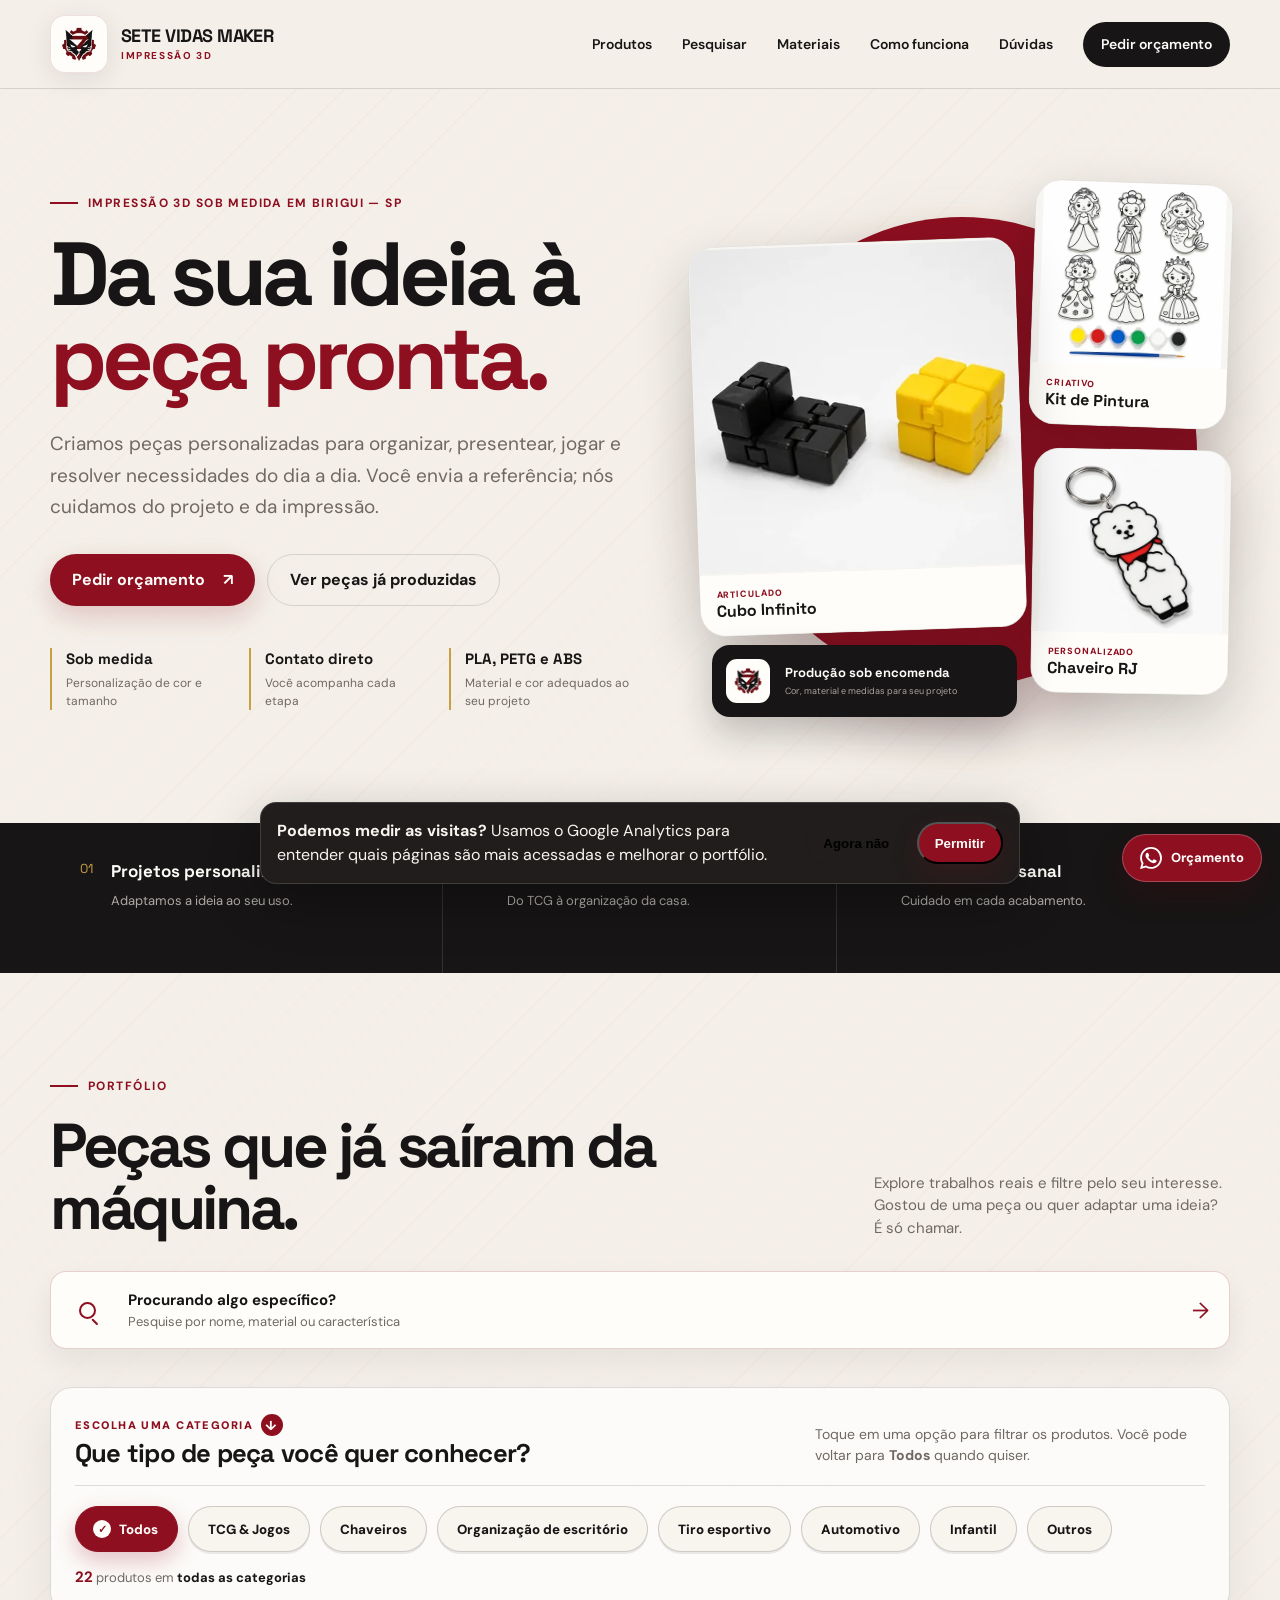
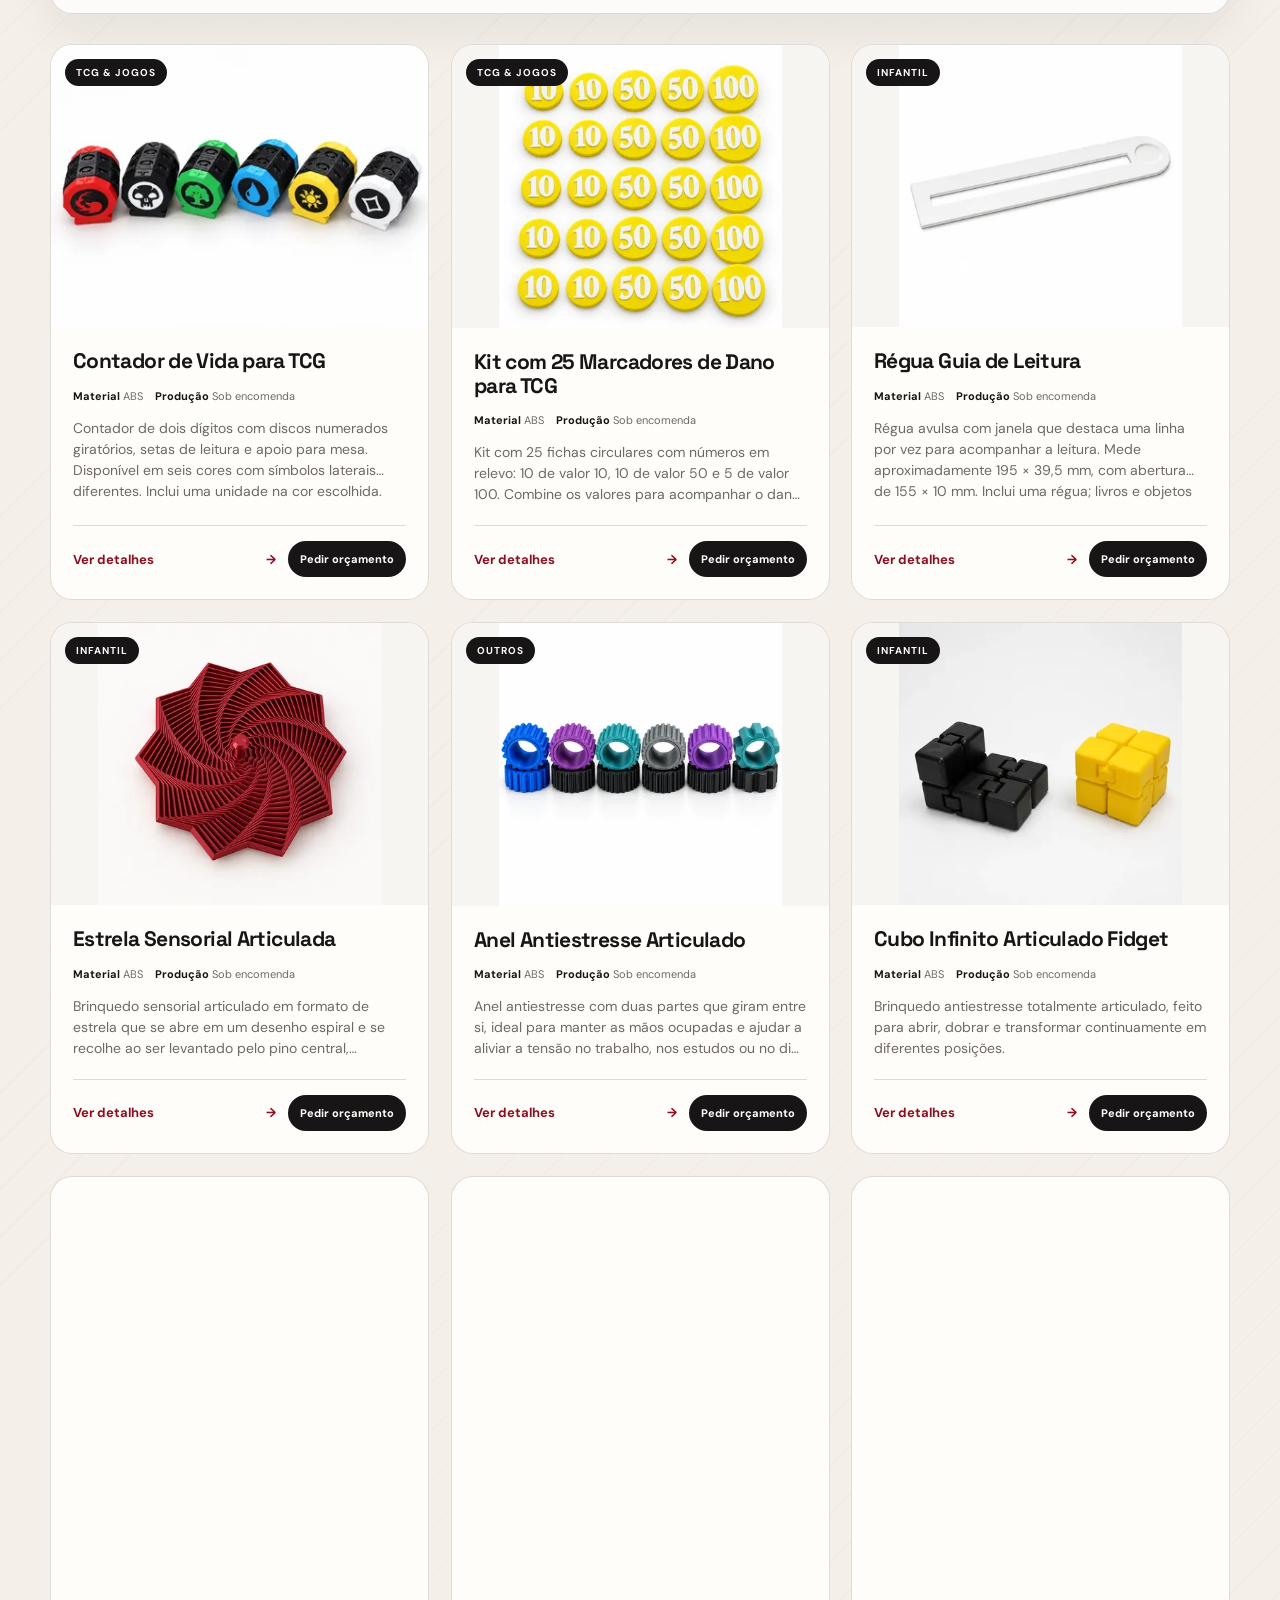
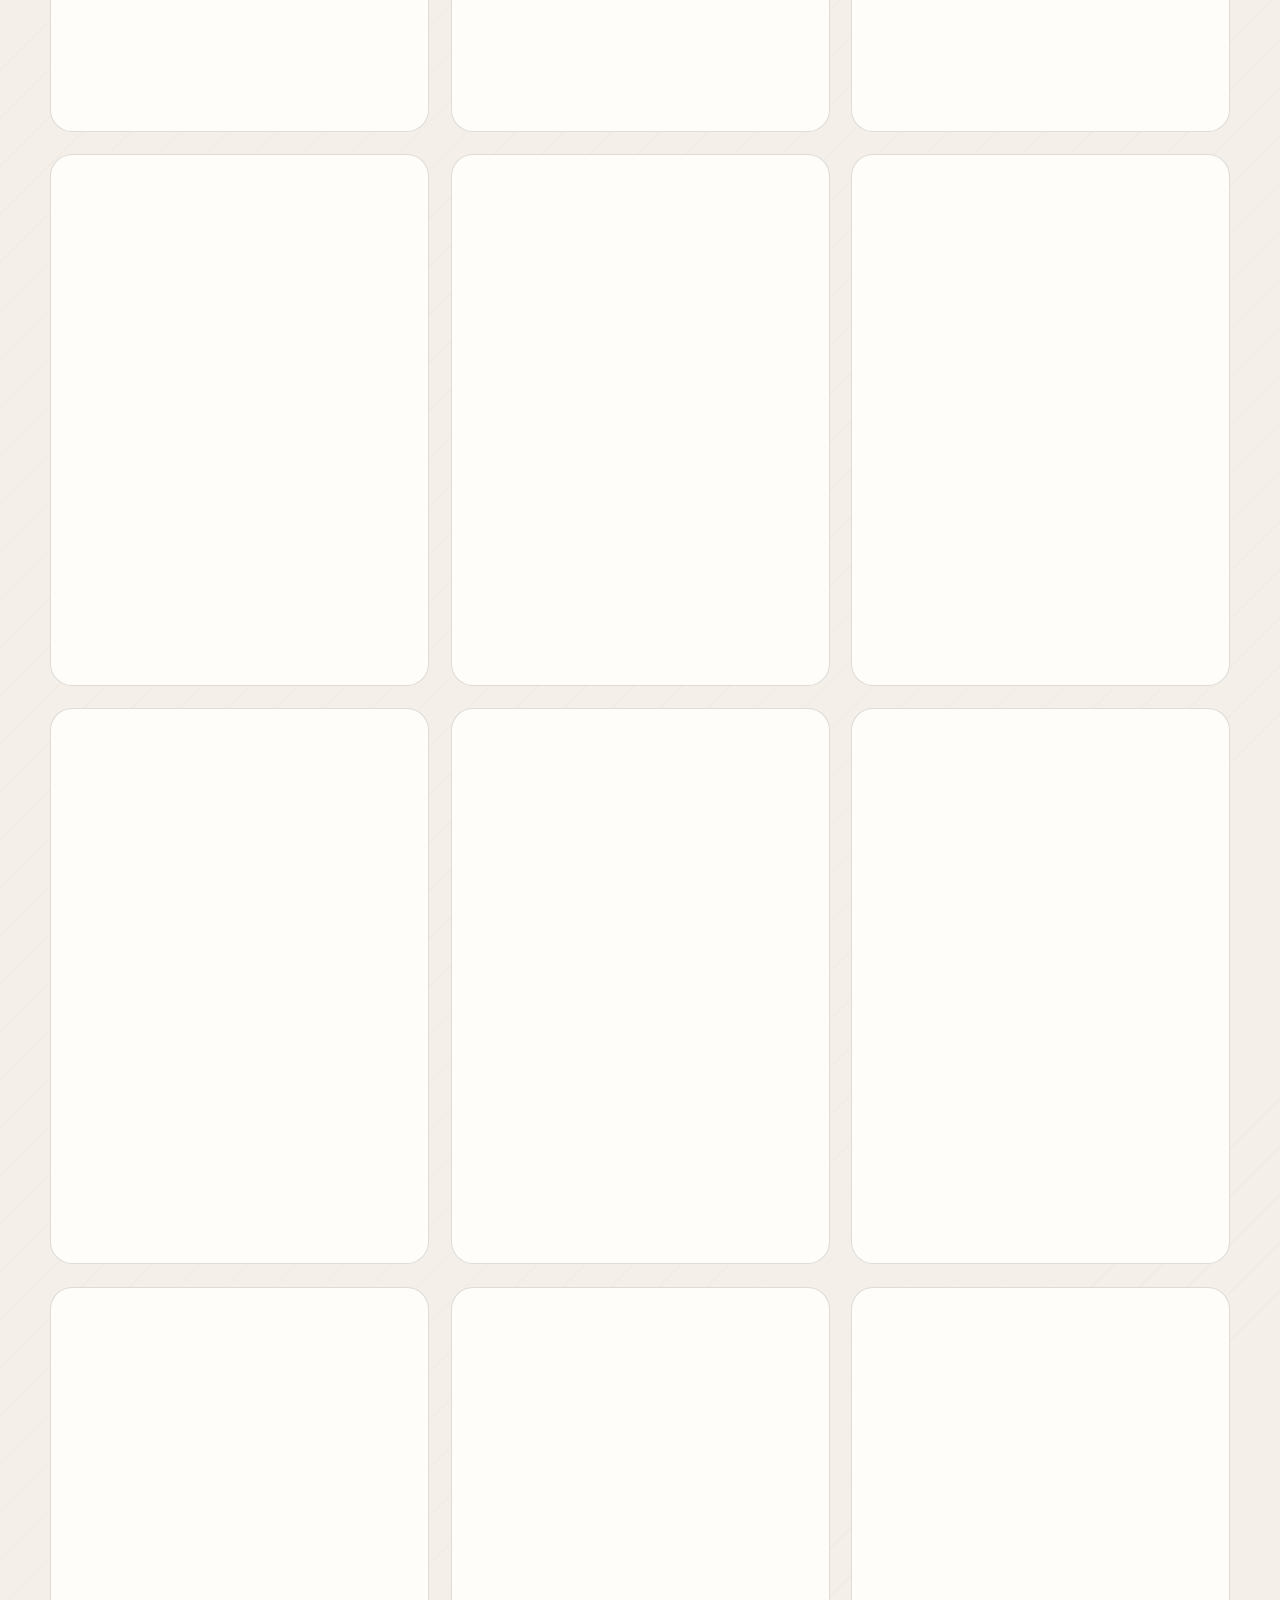
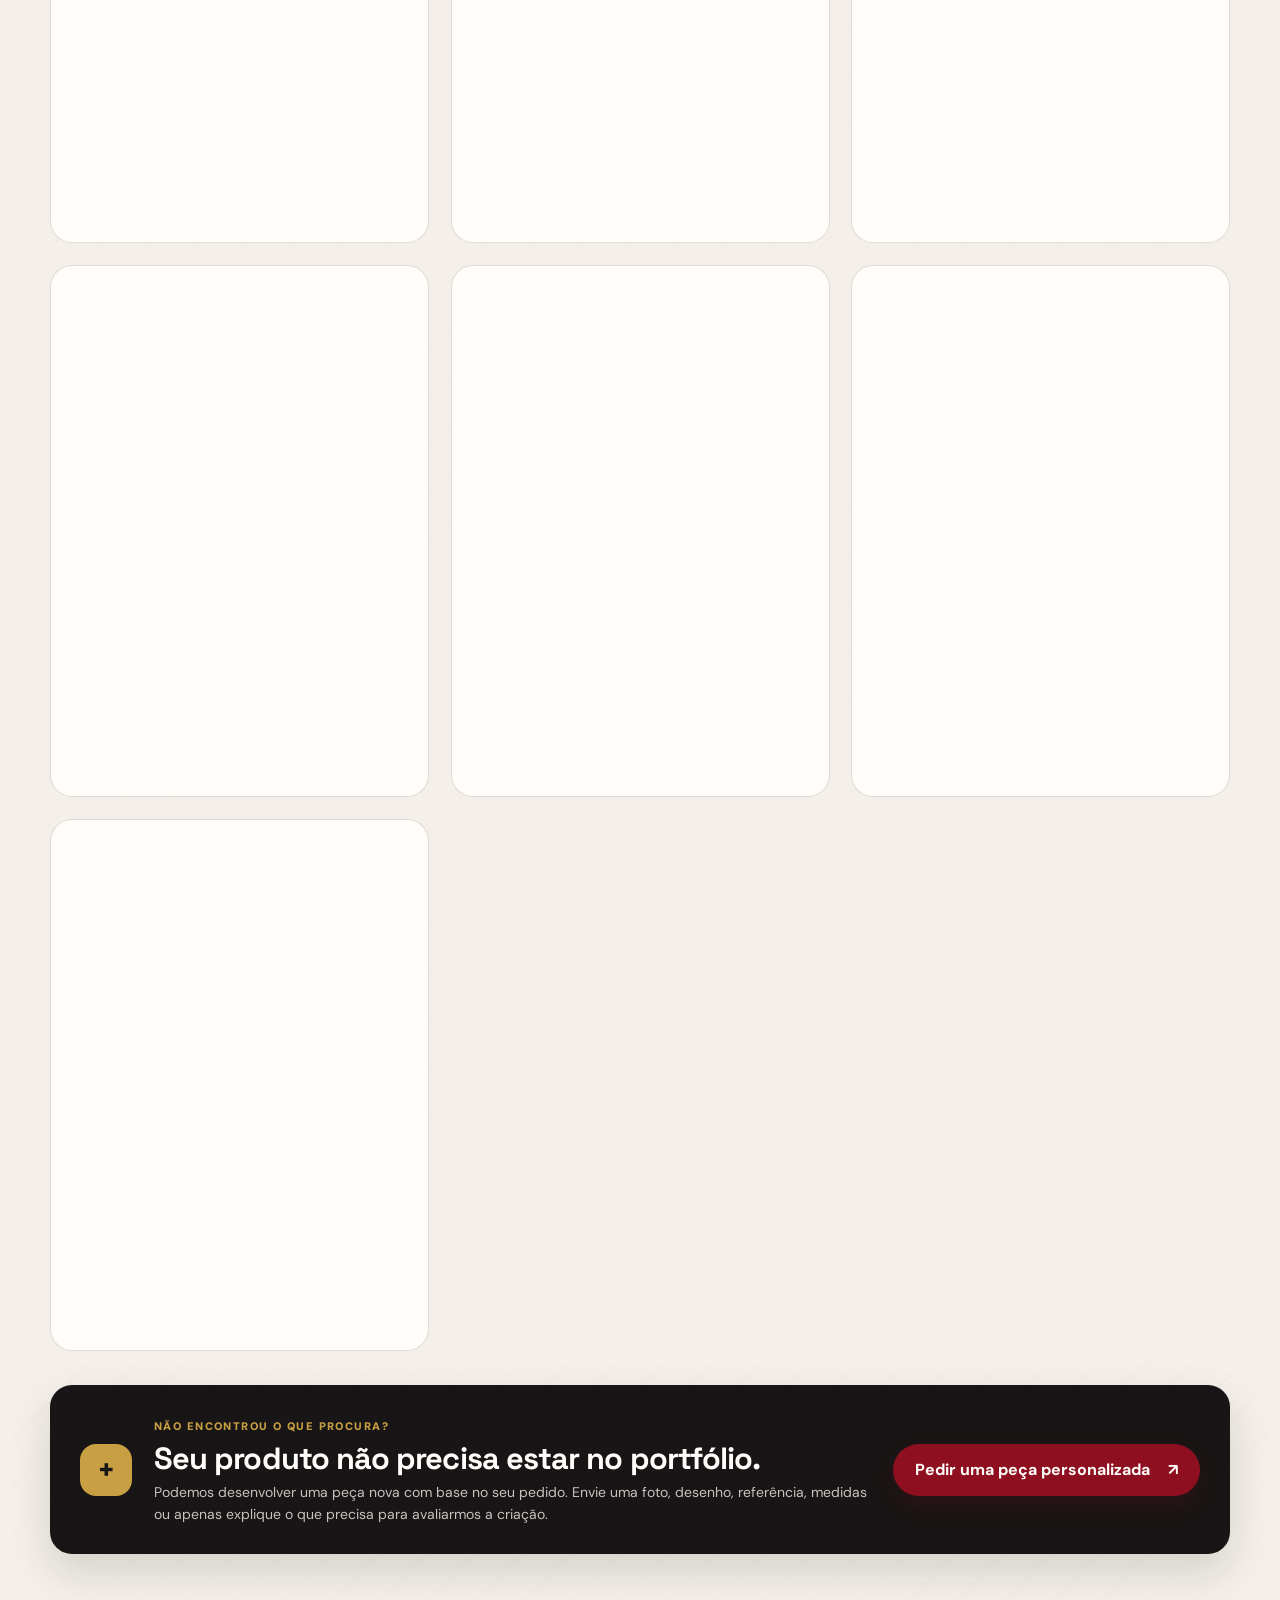
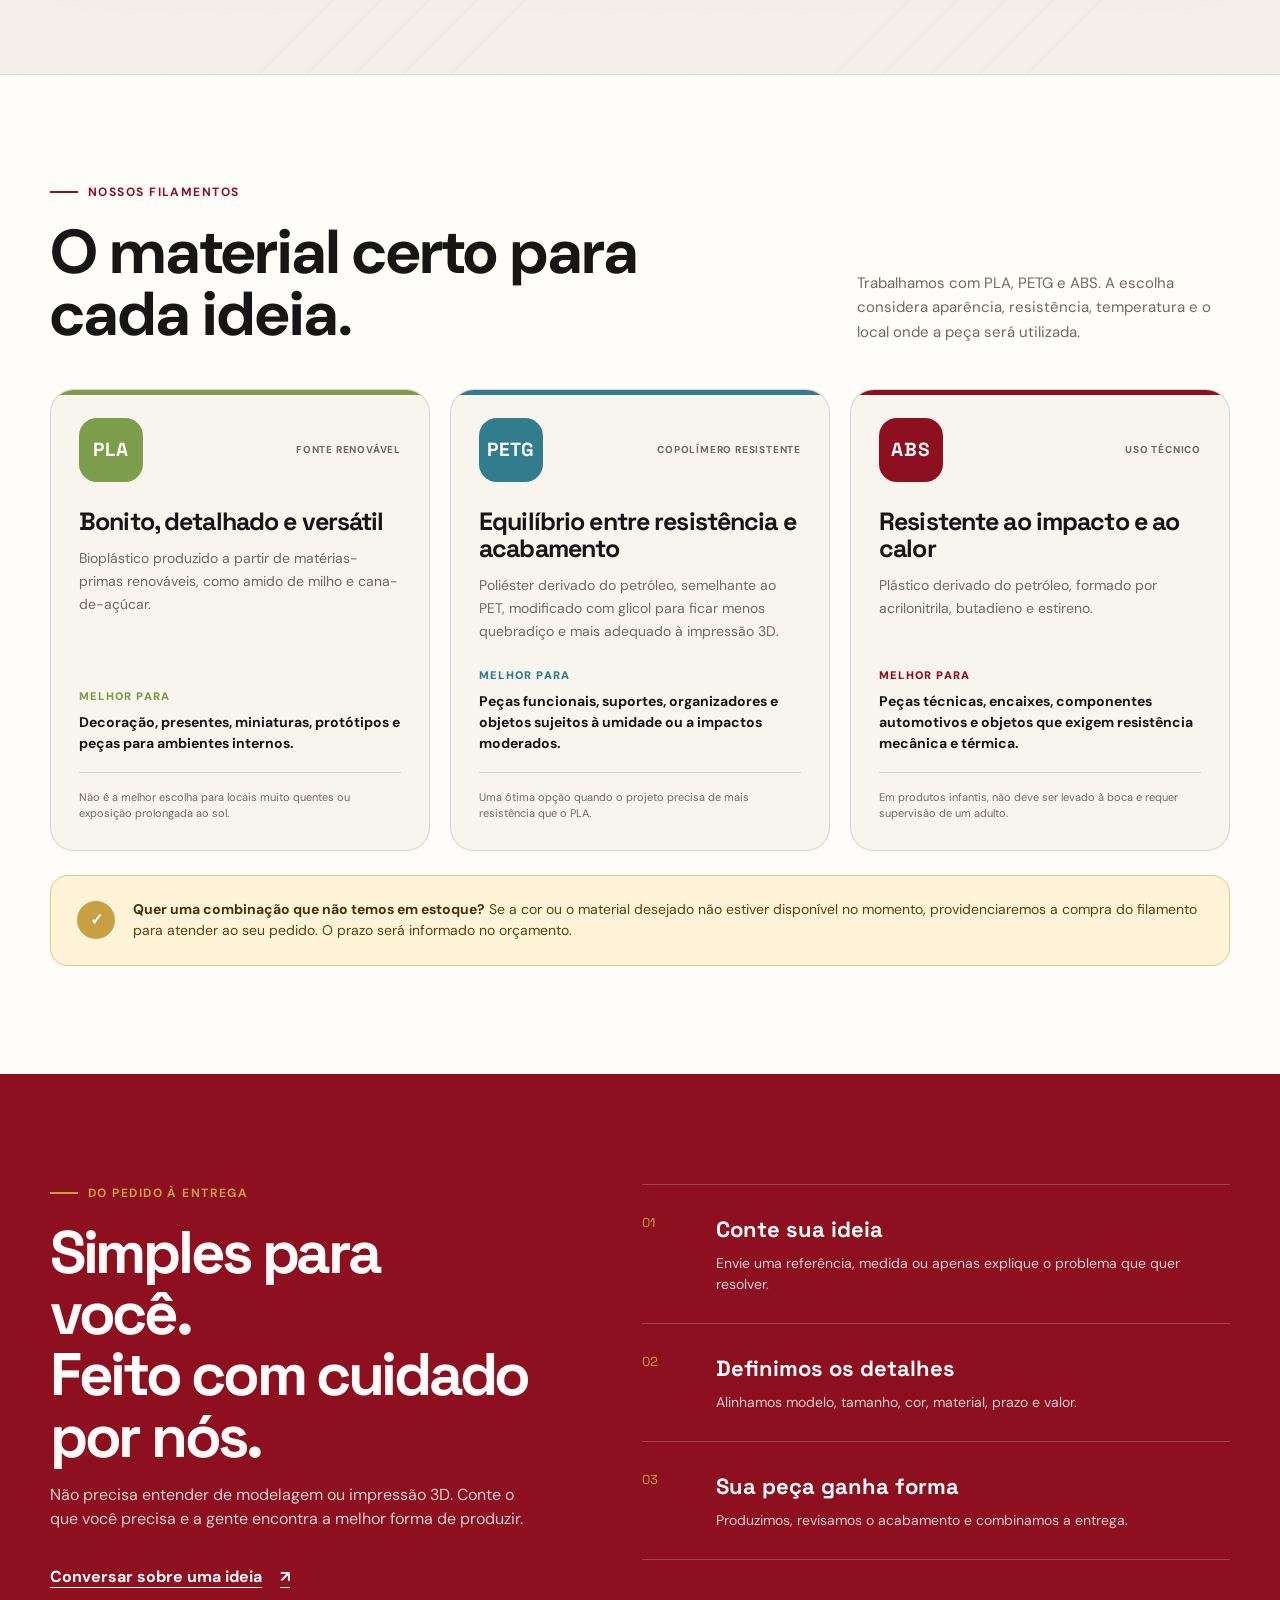
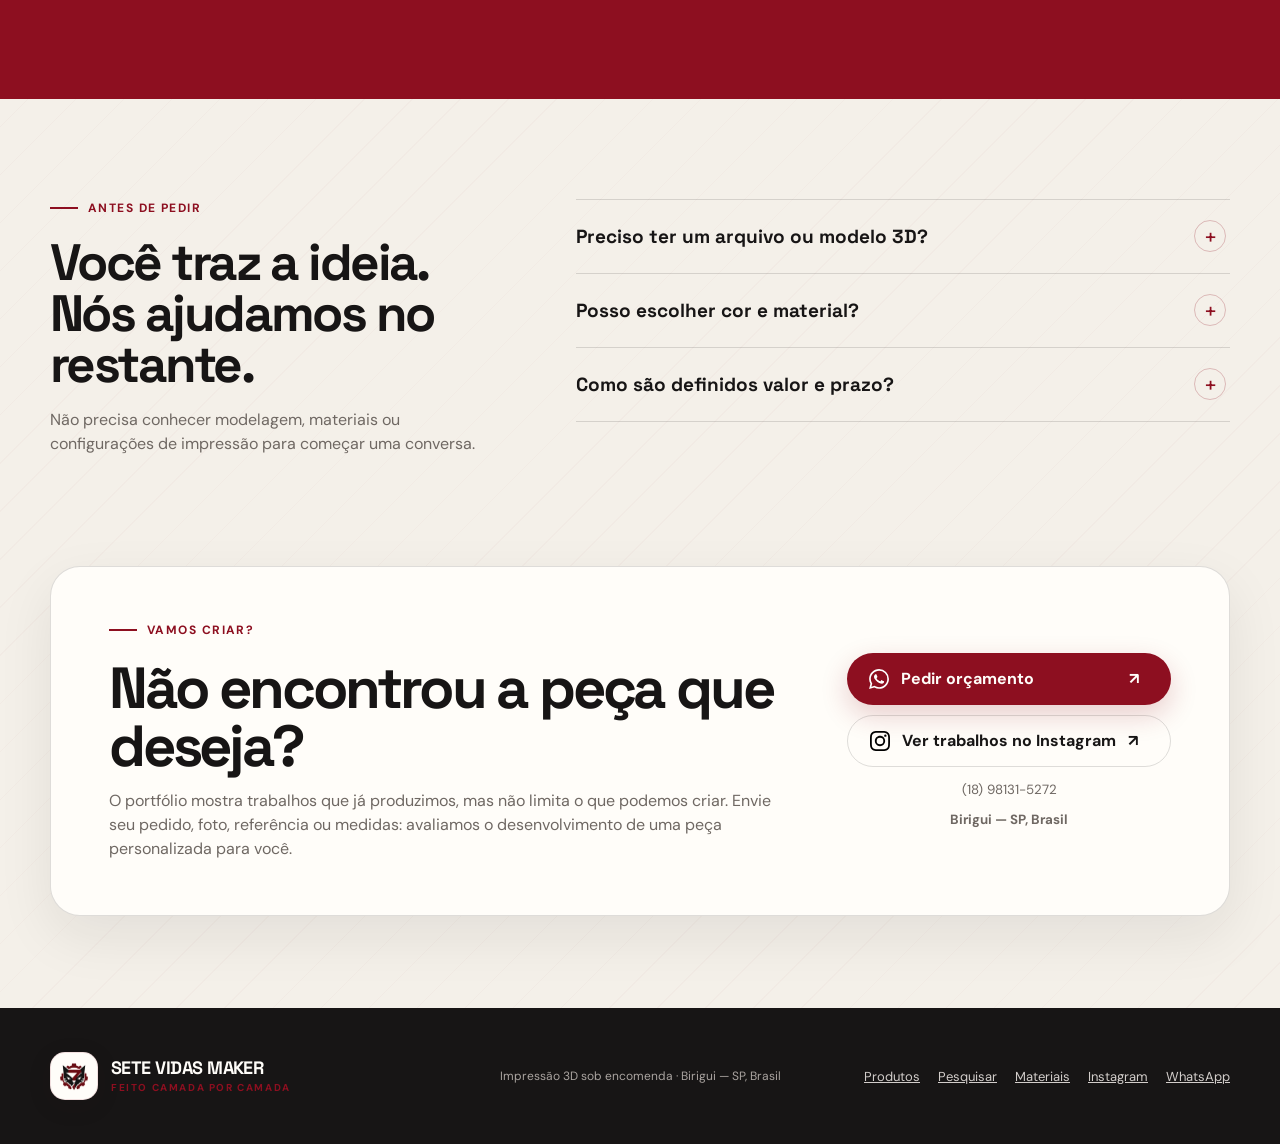
==== commit 76a200c4: "Otimiza imagens responsivas e carregamento do portfolio" ====
--- a/index.html
+++ b/index.html
@@ -25,7 +25,7 @@
   <link rel="preconnect" href="https://fonts.googleapis.com">
   <link rel="preconnect" href="https://fonts.gstatic.com" crossorigin>
   <link href="https://fonts.googleapis.com/css2?family=DM+Sans:wght@400;500;600;700&family=Space+Grotesk:wght@500;600;700&display=swap" rel="stylesheet">
-  <link rel="stylesheet" href="style.css?v=20260823-3">
+  <link rel="stylesheet" href="style.css?v=20261018-1">
   <script>
     window.dataLayer = window.dataLayer || [];
     function gtag(){dataLayer.push(arguments);}
@@ -37,11 +37,10 @@
     gtag("js", new Date());
     gtag("config", "G-SZGTYKNT2E");
   </script>
-  <script async src="https://www.googletagmanager.com/gtag/js?id=G-SZGTYKNT2E"></script>
-  <script src="analytics.js?v=20260823-2" defer></script>
+  <script src="analytics.js?v=20261018-1" defer></script>
   <script src="config.js?v=20260727-1" defer></script>
   <script src="navigation.js?v=20260823-1" defer></script>
-  <script src="app.js?v=20260823-1" defer></script>
+  <script src="app.js?v=20261018-1" defer></script>
   <script type="application/ld+json">
     {
       "@context": "https://schema.org",
@@ -66,7 +65,7 @@
   <header class="site-header">
     <div class="container header-inner">
       <a class="brand" href="#inicio" aria-label="Sete Vidas Maker — início">
-        <span class="brand-mark"><img src="images/logo-mark.png" alt="" width="954" height="700" decoding="async"></span>
+        <span class="brand-mark"><img src="images/logo-mark-small.webp" alt="" width="954" height="700" decoding="async"></span>
         <span class="brand-copy"><strong id="brand-name">Sete Vidas Maker</strong><small>Impressão 3D</small></span>
       </a>
       <nav class="site-nav" id="site-navigation" aria-label="Navegação principal">
@@ -104,18 +103,18 @@
         <div class="hero-visual" aria-label="Produtos produzidos pela Sete Vidas Maker">
           <div class="hero-product-stage">
             <a class="hero-product-card hero-product-main" href="produto.html?id=cubo-infinito-articulado" data-product-id="cubo-infinito-articulado" data-product-name="Cubo Infinito Articulado Fidget" data-product-category="Infantil" data-item-list-name="Destaques da página inicial">
-              <img src="images/products/cubo-infinito-articulado.webp" alt="Cubo Infinito Articulado Fidget" width="1254" height="1254" fetchpriority="high" decoding="async">
+              <picture><source media="(min-width: 601px)" srcset="images/products/thumbs/cubo-infinito-articulado-400.webp 400w, images/products/thumbs/cubo-infinito-articulado-800.webp 800w" sizes="350px"><img src="[data-uri]" alt="Cubo Infinito Articulado Fidget" width="1254" height="1254" fetchpriority="high" decoding="async"></picture>
               <span><small>Articulado</small>Cubo Infinito</span>
             </a>
             <a class="hero-product-card hero-product-top" href="produto.html?id=kit-pintura-princesas" data-product-id="kit-pintura-princesas" data-product-name="Kit de Pintura Infantil — 6 Princesas" data-product-category="Infantil" data-item-list-name="Destaques da página inicial">
-              <img src="images/products/kit-pintura-princesas.webp" alt="Kit de Pintura Infantil com seis princesas" width="1254" height="1254" decoding="async">
+              <picture><source media="(min-width: 601px)" srcset="images/products/thumbs/kit-pintura-princesas-400.webp 400w, images/products/thumbs/kit-pintura-princesas-800.webp 800w" sizes="350px"><img src="[data-uri]" alt="Kit de Pintura Infantil com seis princesas" width="1254" height="1254" decoding="async"></picture>
               <span><small>Criativo</small>Kit de Pintura</span>
             </a>
             <a class="hero-product-card hero-product-bottom" href="produto.html?id=chaveiro-rj-bt21" data-product-id="chaveiro-rj-bt21" data-product-name="Chaveiro RJ — BT21" data-product-category="Chaveiros" data-item-list-name="Destaques da página inicial">
-              <img src="images/products/chaveiro-rj-bt21.webp" alt="Chaveiro RJ — BT21" width="1254" height="1254" decoding="async">
+              <picture><source media="(min-width: 601px)" srcset="images/products/thumbs/chaveiro-rj-bt21-400.webp 400w, images/products/thumbs/chaveiro-rj-bt21-800.webp 800w" sizes="350px"><img src="[data-uri]" alt="Chaveiro RJ — BT21" width="1254" height="1254" decoding="async"></picture>
               <span><small>Personalizado</small>Chaveiro RJ</span>
             </a>
-            <div class="hero-showcase-badge"><img src="images/logo-mark.png" alt="" width="954" height="700"><span><strong>Produção sob encomenda</strong><small>Cor, material e medidas para seu projeto</small></span></div>
+            <div class="hero-showcase-badge"><img src="images/logo-mark-small.webp" alt="" width="954" height="700"><span><strong>Produção sob encomenda</strong><small>Cor, material e medidas para seu projeto</small></span></div>
           </div>
         </div>
       </div>
@@ -271,7 +270,7 @@
   <footer>
     <div class="container footer-inner">
       <a class="brand footer-brand" href="#inicio">
-        <span class="brand-mark"><img src="images/logo-mark.png" alt="" width="954" height="700" loading="lazy" decoding="async"></span>
+        <span class="brand-mark"><img src="images/logo-mark-small.webp" alt="" width="954" height="700" loading="lazy" decoding="async"></span>
         <span class="brand-copy"><strong id="brand-name-2">Sete Vidas Maker</strong><small>Feito camada por camada</small></span>
       </a>
       <p>Impressão 3D sob encomenda · Birigui — SP, Brasil</p>
--- a/style.css
+++ b/style.css
@@ -74,6 +74,7 @@
 .hero-product-card { position: absolute; display: block; overflow: hidden; color: var(--ink); background: var(--white); border: 1px solid rgba(23,21,21,.1); border-radius: 26px; box-shadow: 0 22px 55px rgba(23,21,21,.2); text-decoration: none; transition: transform .25s ease, box-shadow .25s ease; }
 .hero-product-card:hover { z-index: 5; transform: translateY(-6px) rotate(0); box-shadow: 0 30px 68px rgba(23,21,21,.27); }
 .hero-product-card img { width: 100%; height: calc(100% - 60px); object-fit: contain; display: block; background: #f7f5f1; }
+.hero-product-card picture { display: contents; }
 .hero-product-card > span { position: absolute; inset: auto 0 0; min-height: 60px; display: grid; align-content: center; padding: 10px 16px; background: var(--white); font: 700 16px/1.1 var(--display); }
 .hero-product-card small { display: block; margin-bottom: 3px; color: var(--wine); font: 800 9px/1 var(--body); letter-spacing: .1em; text-transform: uppercase; }
 .hero-product-main { z-index: 2; top: 60px; left: 0; width: 61%; height: 390px; transform: rotate(-2deg); }
